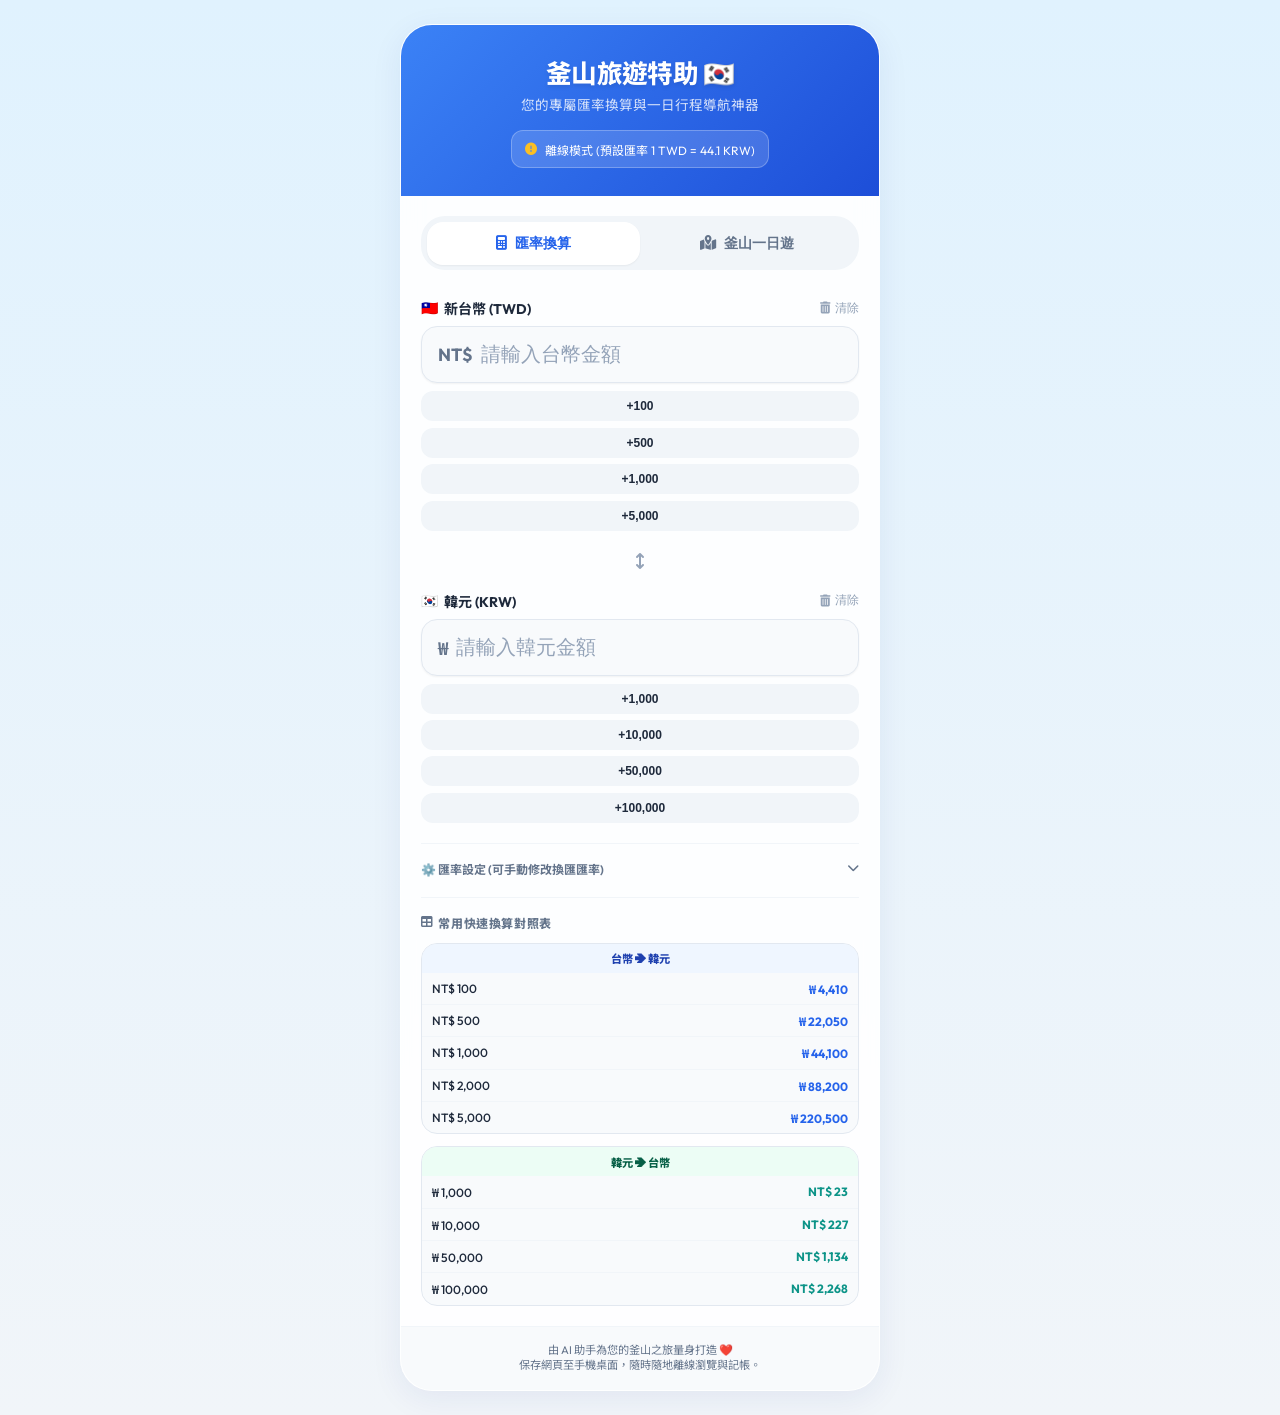
==== index.html @ 14b126e5 "Make itinerary tip box collapsible with expand/collapse toggle" ====
<!DOCTYPE html>
<html lang="zh-TW">
<head>
  <meta charset="UTF-8">
  <meta name="viewport" content="width=device-width, initial-scale=1.0">
  <title>釜山旅遊特助 ⇄ 即時匯率與行程規劃</title>
  <!-- Custom CSS Design System -->
  <link rel="stylesheet" href="index.css">
  <!-- FontAwesome for icons -->
  <link rel="stylesheet" href="https://cdnjs.cloudflare.com/ajax/libs/font-awesome/6.4.0/css/all.min.css">
  <!-- PWA & iOS Mobile Capability -->
  <meta name="apple-mobile-web-app-capable" content="yes">
  <meta name="apple-mobile-web-app-status-bar-style" content="black-translucent">
  <meta name="apple-mobile-web-app-title" content="釜山旅遊特助">
  <meta name="theme-color" content="#0ea5e9">
</head>
<body>

  <!-- App Container -->
  <div class="app-container">
    
    <!-- Header -->
    <header class="app-header">
      <h1>釜山旅遊特助 🇰🇷</h1>
      <p>您的專屬匯率換算與一日行程導航神器</p>
      
      <!-- Quick Info Rate Tag -->
      <div id="rate-status" class="rate-banner">
        <i class="fa-solid fa-spinner fa-spin"></i> 正在獲取即時匯率...
      </div>
    </header>

    <!-- Navigation Tabs -->
    <nav class="app-tabs">
      <button id="tab-calc" class="tab-btn active" onclick="switchTab('calc')">
        <i class="fa-solid fa-calculator"></i> 匯率換算
      </button>
      <button id="tab-itinerary" class="tab-btn" onclick="switchTab('itinerary')">
        <i class="fa-solid fa-map-location-dot"></i> 釜山一日遊
      </button>
    </nav>

    <!-- ================= TAB 1: CURRENCY CALCULATOR ================= -->
    <main id="content-calc" class="tab-content active">
      <!-- TWD Input -->
      <div class="form-group">
        <div class="form-label-row">
          <label for="twd-input" class="form-label">
            <span>🇹🇼</span> 新台幣 (TWD)
          </label>
          <button onclick="clearValue('twd')" class="clear-btn">
            <i class="fa-solid fa-trash-can"></i> 清除
          </button>
        </div>
        <div class="input-wrapper">
          <span class="input-prefix">NT$</span>
          <input 
            type="number" 
            id="twd-input" 
            placeholder="請輸入台幣金額" 
            oninput="updateCalculations('twd')"
            class="main-input"
          >
        </div>
        <!-- Quick add -->
        <div class="quick-btns">
          <button onclick="addValue('twd', 100)" class="quick-btn">+100</button>
          <button onclick="addValue('twd', 500)" class="quick-btn">+500</button>
          <button onclick="addValue('twd', 1000)" class="quick-btn">+1,000</button>
          <button onclick="addValue('twd', 5000)" class="quick-btn">+5,000</button>
        </div>
      </div>

      <!-- Arrow Divider -->
      <div style="text-align: center; margin: 1.25rem 0; color: var(--text-light);">
        <i class="fa-solid fa-arrows-up-down text-lg"></i>
      </div>

      <!-- KRW Input -->
      <div class="form-group">
        <div class="form-label-row">
          <label for="krw-input" class="form-label">
            <span>🇰🇷</span> 韓元 (KRW)
          </label>
          <button onclick="clearValue('krw')" class="clear-btn">
            <i class="fa-solid fa-trash-can"></i> 清除
          </button>
        </div>
        <div class="input-wrapper">
          <span class="input-prefix">₩</span>
          <input 
            type="number" 
            id="krw-input" 
            placeholder="請輸入韓元金額" 
            oninput="updateCalculations('krw')"
            class="main-input"
          >
        </div>
        <!-- Quick add -->
        <div class="quick-btns">
          <button onclick="addValue('krw', 1000)" class="quick-btn">+1,000</button>
          <button onclick="addValue('krw', 10000)" class="quick-btn">+10,000</button>
          <button onclick="addValue('krw', 50000)" class="quick-btn">+50,000</button>
          <button onclick="addValue('krw', 100000)" class="quick-btn">+100,000</button>
        </div>
      </div>

      <!-- Advanced Settings Accordion -->
      <details class="details-dropdown">
        <summary class="details-summary">
          <span>⚙️ 匯率設定 (可手動修改換匯匯率)</span>
          <i class="fa-solid fa-chevron-down"></i>
        </summary>
        <div class="details-content">
          <div class="rate-setter">
            <span>1 TWD = </span>
            <input 
              type="number" 
              step="0.01" 
              id="rate-input" 
              value="44.10" 
              oninput="onRateChange()"
            >
            <span>KRW</span>
          </div>
          <p style="font-size: 0.65rem; color: var(--text-muted); line-height: 1.4;">
            提示：釜山南浦洞民間換錢所（如友利、映真）匯率通常優於刷卡。您可以手動輸入在當地實際換到的匯率，讓計算更精準！
          </p>
        </div>
      </details>

      <!-- Reference Tables -->
      <div class="ref-tables-section">
        <h3 class="ref-section-title">
          <i class="fa-solid fa-table"></i> 常用快速換算對照表
        </h3>
        <div class="ref-tables-grid">
          <!-- TWD -> KRW -->
          <div class="ref-table-box">
            <div class="ref-table-header twd-krw">台幣 ➔ 韓元</div>
            <table class="ref-table">
              <tbody id="twd-ref-body">
                <!-- Dynamic TWD presets -->
              </tbody>
            </table>
          </div>
          <!-- KRW -> TWD -->
          <div class="ref-table-box">
            <div class="ref-table-header krw-twd">韓元 ➔ 台幣</div>
            <table class="ref-table">
              <tbody id="krw-ref-body">
                <!-- Dynamic KRW presets -->
              </tbody>
            </table>
          </div>
        </div>
      </div>
    </main>

    <!-- ================= TAB 2: ITINERARY PLANNER ================= -->
    <main id="content-itinerary" class="tab-content">
      
      <!-- Current Schedule Dashboard -->
      <section class="current-panel">
        <div class="current-tag">
          <span class="pulse-badge"></span> 目前行程狀態
        </div>
        <div id="current-title" class="current-title">載入中...</div>
        <div id="current-next" class="current-next">下個景點: 載入中...</div>
        <div class="progress-bar-container">
          <div id="current-progress" class="progress-bar-fill"></div>
        </div>
      </section>

      <!-- Time Simulation Controls -->
      <section class="sim-controls">
        <div class="sim-header">
          <div class="sim-title">
            <i class="fa-solid fa-clock"></i> 時間模式設定
          </div>
          <button id="sim-toggle-btn" onclick="toggleSimulation()" class="sim-toggle">
            切換模擬時間
          </button>
        </div>
        <div class="sim-slider-row">
          <input 
            type="range" 
            id="sim-slider" 
            min="420" 
            max="1290" 
            step="5" 
            value="480" 
            oninput="onSimulationSliderChange(this.value)"
            class="sim-slider"
            disabled
          >
          <div id="sim-time-display" class="sim-time-display">08:00</div>
        </div>
      </section>

      <!-- Scrollable Itinerary Timeline -->
      <div class="timeline" id="timeline-container">
        <!-- Dynamic timeline events will be generated here -->
      </div>

      <!-- Budget Aggregator Dashboard -->
      <section class="budget-summary-card">
        <h3 class="budget-summary-title">
          <i class="fa-solid fa-sack-dollar"></i> 今日預算執行分析 (KRW/TWD)
        </h3>
        <div class="budget-grid">
          <div class="budget-stat">
            <span class="budget-stat-label">預估總預算</span>
            <span id="budget-estimated" class="budget-stat-val krw">₩ 0</span>
            <span id="budget-estimated-twd" class="budget-stat-label" style="margin-top: 0.1rem;">(NT$ 0)</span>
          </div>
          <div class="budget-stat">
            <span class="budget-stat-label">實際總花費</span>
            <span id="budget-actual" class="budget-stat-val twd">₩ 0</span>
            <span id="budget-actual-twd" class="budget-stat-label" style="margin-top: 0.1rem; color: var(--secondary-color); font-weight: 700;">(NT$ 0)</span>
          </div>
        </div>
        <div class="budget-percentage-bar">
          <div id="budget-fill" class="budget-percentage-fill"></div>
        </div>
        <p class="budget-tips">
          💡 勾選行程右側的核取方塊可標記為「已完成」，輸入實際支出可即時更新帳本。
        </p>
      </section>

    </main>

    <!-- Footer -->
    <footer class="app-footer">
      由 AI 助手為您的釜山之旅量身打造 ❤️<br>
      保存網頁至手機桌面，隨時隨地離線瀏覽與記帳。
    </footer>
  </div>

  <!-- JavaScript Logic -->
  <script>
    // Constants & Global State
    let currentRate = 44.10;
    const apiURL = 'https://open.er-api.com/v6/latest/TWD';
    
    // DOM Elements
    const twdInput = document.getElementById('twd-input');
    const krwInput = document.getElementById('krw-input');
    const rateInput = document.getElementById('rate-input');
    const rateStatus = document.getElementById('rate-status');
    
    // Itinerary Data Array (Addresses sourced from 釜山Naver Map地址.docx)
    const itinerary = [
      {
        id: "spot-1",
        timeStart: "08:00",
        timeEnd: "09:00",
        title: "早餐：ALL SUNDAY 貝果 廣安店 🥯",
        desc: "廣安里必吃超人氣貝果，口感扎實Q彈，起司抹醬大推！",
        address: "부산 수영구 광안로61번길 28 1층",
        note: "【推薦】熱門口味容易完售，建議踩點或提早抵達挑選好口味。",
        mapLinkKakao: "https://map.kakao.com/?q=부산 수영구 광안로61번길 28",
        mapLinkNaver: "https://map.naver.com/v5/search/부산 수영구 광안로61번길 28 1층",
        estimatedCost: 10000,
        costLabel: "貝果早餐費"
      },
      {
        id: "spot-2",
        timeStart: "09:00",
        timeEnd: "09:35",
        title: "轉場：廣安里 ➔ 甘川洞 🚕",
        desc: "搭乘計程車，從廣安里直奔甘川洞文化村。",
        address: "부산廣域市 沙下區 甘內2路 203 (감천문화마을)",
        note: "【交通】建議直達計程車以節省體力 (車程約 35 分鐘，預估車資 ₩18,000)。",
        mapLinkKakao: "https://map.kakao.com/?q=부산광역시 사하구 감내2로 203",
        mapLinkNaver: "https://map.naver.com/v5/search/부산광역시 사하구 감내2로 203",
        estimatedCost: 18000,
        costLabel: "預估計程車資"
      },
      {
        id: "spot-3",
        timeStart: "09:35",
        timeEnd: "11:30",
        title: "景點：甘川洞文化村 🎨",
        desc: "探索彩色壁畫村，尋找小王子與狐狸合照，到景觀咖啡廳俯瞰村落。",
        address: "부산광역시 사하구 감내2로 203",
        note: "【體驗】甘川洞手翻書 Flipbook Studio - Busan pass<br>【提醒】手翻書：8秒鐘的連續動態錄影。建議事先想好 2至3個幅度大且連貫的動作(如：揮手 ➔ 比愛心 ➔ 親一下)，錄製效果最生動！",
        mapLinkKakao: "https://map.kakao.com/?q=부산광역시 사하구 감내2로 203",
        mapLinkNaver: "https://map.naver.com/v5/search/부산광역시 사하구 감내2로 203",
        estimatedCost: 0,
        costLabel: "手翻書 (Busan Pass 免費)"
      },
      {
        id: "spot-4",
        timeStart: "11:30",
        timeEnd: "11:45",
        title: "轉場：甘川洞 ➔ 松島 🚕",
        desc: "前往松島午餐餐廳「海底貝殼王國」。",
        address: "부산 서구 송도해변로 147-1 (바닷속조개왕국)",
        note: "【交通】計程車車程極短，約 12-15 分鐘。預估車資約 ₩6,000。",
        mapLinkKakao: "https://map.kakao.com/?q=부산 서구 송도해변로 147-1",
        mapLinkNaver: "https://map.naver.com/v5/search/부산 서구 송도해변로 147-1",
        estimatedCost: 6000,
        costLabel: "預估計程車資"
      },
      {
        id: "spot-5",
        timeStart: "11:45",
        timeEnd: "13:30",
        title: "午餐：海底貝殼王國（烤扇貝） 🦪",
        desc: "松島經典海邊美味！享用炭火現烤、放滿起司的新鮮扇貝。",
        address: "부산 서구 송도해변로 147-1",
        note: "【推薦】烤扇貝加上起司與洋蔥調味，最後配上海苔炒飯堪稱一絕！",
        mapLinkKakao: "https://map.kakao.com/?q=부산 서구 송도해변로 147-1",
        mapLinkNaver: "https://map.naver.com/v5/search/부산 서구 송도해변로 147-1",
        estimatedCost: 60000,
        costLabel: "雙人烤扇貝餐費"
      },
      {
        id: "spot-6",
        timeStart: "13:30",
        timeEnd: "13:40",
        title: "轉場：步行前往纜車站 🚶",
        desc: "從餐廳出發移動至「松島灣纜車站」。",
        address: "부산 서구 송도해변로 171",
        note: "【交通】可散步慢慢沿海岸走（約 10 分鐘）或搭計程車（3分鐘，基本車資）。",
        mapLinkKakao: "https://map.kakao.com/?q=부산 서구 송도해변로 171",
        mapLinkNaver: "https://map.naver.com/v5/search/부산 서구 송도해변로 171",
        estimatedCost: 0,
        costLabel: "步行前往"
      },
      {
        id: "spot-7",
        timeStart: "13:40",
        timeEnd: "14:20",
        title: "景點：松島開卡與搭纜車 🚠",
        desc: "使用 Busan Pass 兌換松島海上纜車門票，排隊搭乘水晶車廂跨海。",
        address: "부산 서구 송도해변로 171 (송도해상케이블카)",
        note: "【提醒】週日下午排隊搭乘水晶車廂（透明地板）人潮眾多，請務必預留足夠候車排隊時間。",
        mapLinkKakao: "https://map.kakao.com/?q=부산 서구 송도해변로 171",
        mapLinkNaver: "https://map.naver.com/v5/search/부산 서구 송도해변로 171",
        estimatedCost: 0,
        costLabel: "海上纜車 (Busan Pass 免費)"
      },
      {
        id: "spot-8",
        timeStart: "14:20",
        timeEnd: "14:50",
        title: "景點：朝聖松島龍宮雲橋 🌉",
        desc: "行走在網狀鏤空的雲橋上，感受海浪在腳下奔騰的震撼，眺望陡峭懸崖。",
        address: "부산광역시 서구 암남동 620-53",
        note: "【注意】需現場自費 ₩1,000 (不含在Pass)。此處海風強勁，請留意保暖與隨身物品。<br>【路線】纜車下站 (SkyPark站) 出口直走是岩南公園，順著右手邊下坡小路走 5 分鐘即達雲橋售票處。",
        mapLinkKakao: "https://map.kakao.com/?q=부산광역시 서구 암남동 620-53",
        mapLinkNaver: "https://map.naver.com/v5/search/부산광역시 서구 암남동 620-53",
        estimatedCost: 1000,
        costLabel: "雲橋門票 (需自費)"
      },
      {
        id: "spot-9",
        timeStart: "14:50",
        timeEnd: "15:10",
        title: "拍照：岩南公園海岸木棧道 📸",
        desc: "沿著雲橋旁的海岸懸崖木棧道漫步，拍攝極具張力的絕美海景合影。",
        address: "부산광역시 서구 암남동 620-53",
        note: "【推薦】這段路程海景最颯、最開闊！大約走 10 分鐘拍完精華照片後原路折返。",
        mapLinkKakao: "https://map.kakao.com/?q=부산광역시 서구 암남동 620-53",
        mapLinkNaver: "https://map.naver.com/v5/search/부산광역시 서구 암남동 620-53",
        estimatedCost: 0,
        costLabel: "免費參觀"
      },
      {
        id: "spot-10",
        timeStart: "15:10",
        timeEnd: "15:40",
        title: "景點：纜車站頂樓與恐龍廣場 🦖",
        desc: "回到纜車 SkyPark 站，上觀景台與小王子拍照，並在戶外看會發聲的動態恐龍。",
        address: "부산 서구 송도해변로 171",
        note: "【指南】直奔 SkyPark 站 3 樓觀景台拍小王子，之後到 1 樓廣場和高聳的巨大暴龍、翼龍合照。",
        mapLinkKakao: "https://map.kakao.com/?q=부산 서구 송도해변로 171",
        mapLinkNaver: "https://map.naver.com/v5/search/부산 서구 송도해변로 171",
        estimatedCost: 0,
        costLabel: "免費參觀"
      },
      {
        id: "spot-11",
        timeStart: "15:40",
        timeEnd: "16:00",
        title: "回程：搭乘回程纜車 🚠",
        desc: "搭纜車返回松島灣站。在海中央迎接斜陽，欣賞波光粼粼的夕陽海景。",
        address: "부산 서구 송도해변로 171",
        note: "【提醒】同樣需排隊，接近黃昏時的海景搭配落日非常美麗，相機不要收！",
        mapLinkKakao: "https://map.kakao.com/?q=부산 서구 송도해변로 171",
        mapLinkNaver: "https://map.naver.com/v5/search/부산 서구 송도해변로 171",
        estimatedCost: 0,
        costLabel: "回程纜車"
      },
      {
        id: "spot-12",
        timeStart: "16:00",
        timeEnd: "16:15",
        title: "轉場：松島 ➔ 南浦洞 🚕",
        desc: "從松島纜車站搭計程車移防南浦洞繁華商圈。",
        address: "부산광역시 중구 비프광장로 36",
        note: "【交通】計程車車程約 10-15 分鐘，預估車資 ₩7,000。",
        mapLinkKakao: "https://map.kakao.com/?q=부산광역시 중구 비프광장로 36",
        mapLinkNaver: "https://map.naver.com/v5/search/부산광역시 중구 비프광장로 36",
        estimatedCost: 7000,
        costLabel: "預估計程車資"
      },
      {
        id: "spot-13",
        timeStart: "16:20",
        timeEnd: "16:50",
        title: "點心：BIFF 廣場吃黑糖餅 🥞",
        desc: "朝聖釜山招牌點心「元祖黑糖餅」。",
        address: "부산광역시 중구 비프광장로 36",
        note: "【美食】現炸熱騰騰金黃酥脆的黑糖餅塞滿堅果，非常排隊，但速度很快。建議一拿到就熱熱吃，極度美味！",
        mapLinkKakao: "https://map.kakao.com/?q=부산광역시 중구 비프광장로 36",
        mapLinkNaver: "https://map.naver.com/v5/search/부산광역시 중구 비프광장로 36",
        estimatedCost: 4000,
        costLabel: "黑糖餅點心費 (2人份)"
      },
      {
        id: "spot-14",
        timeStart: "16:50",
        timeEnd: "20:00",
        title: "逛街與晚餐：南浦洞精華區 🛍️",
        desc: "大逛光復路、國際市場、樂天百貨光復店(狂逛大創與超市)。晚餐在南浦蔘雞湯享用熱騰騰的雞湯。",
        address: "부산광역시 중구 남포길 16-1 (남포삼계탕)",
        note: "【推薦】樂天百貨 11 樓頂樓有免費花園，是看「影島大橋」的絕佳私房景點！<br>【晚餐】南浦蔘雞湯 (남포삼계탕) 擁有數十年歷史，雞肉軟嫩、糯米香濃，附人蔘酒！",
        mapLinkKakao: "https://map.kakao.com/?q=부산광역시 중구 남포길 16-1",
        mapLinkNaver: "https://map.naver.com/v5/search/부산광역시 중구 남포길 16-1",
        estimatedCost: 45000,
        costLabel: "預估晚餐及逛街花費"
      },
      {
        id: "spot-15",
        timeStart: "20:00",
        timeEnd: "20:30",
        title: "回程：南浦洞 ➔ 廣安里 🚕",
        desc: "搭乘計程車返回廣安里住宿，為一日行程劃下句點。",
        address: "부산 수영구 광안해변로278번길 42 (H Avenue Hotel)",
        note: "【交通】強烈建議直接搭乘計程車直達廣安里 (約 25 分鐘，行經廣安大橋欣賞夜景，預估車資 ₩15,000)。",
        mapLinkKakao: "https://map.kakao.com/?q=부산 수영구 광안해변로278번길 42",
        mapLinkNaver: "https://map.naver.com/v5/search/부산 수영구 광안해변로278번길 42",
        estimatedCost: 15000,
        costLabel: "回程計程車資"
      }
    ];

    // Simulation variables
    let isSimulation = false;
    let simulatedMinutes = 480; // Start at 08:00 (8 * 60)
    let simulationInterval = null;
    let lastActiveSpotId = null;

    // Local Storage State Management
    let userExpenses = {};
    let completedSpots = {};

    // ------------------ INITIALIZE APP ------------------
    window.addEventListener('DOMContentLoaded', () => {
      // 1. Load data from LocalStorage
      loadSavedState();
      
      // 2. Fetch Currency Rate
      fetchLatestRate();
      
      // 3. Render Schedule
      renderItinerary();
      
      // 4. Start Time ticking loop
      startClockTicker();
    });

    // Load Local Storage State
    function loadSavedState() {
      try {
        const expenses = localStorage.getItem('busan_expenses');
        if (expenses) userExpenses = JSON.parse(expenses);

        const completed = localStorage.getItem('busan_completed');
        if (completed) completedSpots = JSON.parse(completed);

        const simSaved = localStorage.getItem('busan_is_sim');
        const simMinSaved = localStorage.getItem('busan_sim_min');
        if (simSaved === 'true') {
          isSimulation = true;
          simulatedMinutes = parseInt(simMinSaved) || 480;
          document.getElementById('sim-slider').disabled = false;
          document.getElementById('sim-slider').value = simulatedMinutes;
          document.getElementById('sim-toggle-btn').classList.add('active');
          document.getElementById('sim-toggle-btn').innerText = '實時時間模式';
        }
      } catch (err) {
        console.warn('LocalStorage error:', err);
      }
    }

    // ------------------ CURRENCY LOGIC ------------------
    async function fetchLatestRate() {
      try {
        const response = await fetch(apiURL);
        if (!response.ok) throw new Error('API request failed');
        const data = await response.json();
        
        if (data && data.rates && data.rates.KRW) {
          currentRate = data.rates.KRW;
          rateInput.value = currentRate.toFixed(2);
          
          const timeStr = new Date().toLocaleTimeString('zh-TW', { hour: '2-digit', minute: '2-digit' });
          rateStatus.innerHTML = `<i class="fa-solid fa-circle-check" style="color: #4ade80;"></i> 即時匯率 (1 TWD = ${currentRate.toFixed(2)} KRW) 更新於 ${timeStr}`;
          
          updateCalculations('twd');
        } else {
          throw new Error('Invalid rate format');
        }
      } catch (error) {
        console.warn('Rate fetch error, using offline default:', error);
        rateInput.value = currentRate.toFixed(2);
        rateStatus.innerHTML = `<i class="fa-solid fa-circle-exclamation" style="color: #fbbf24;"></i> 離線模式 (預設匯率 1 TWD = ${currentRate.toFixed(1)} KRW)`;
        updateCalculations('twd');
      }
    }

    // Tab Switcher
    function switchTab(tabName) {
      document.querySelectorAll('.tab-btn').forEach(btn => btn.classList.remove('active'));
      document.querySelectorAll('.tab-content').forEach(content => content.classList.remove('active'));

      if (tabName === 'calc') {
        document.getElementById('tab-calc').classList.add('active');
        document.getElementById('content-calc').classList.add('active');
      } else {
        document.getElementById('tab-itinerary').classList.add('active');
        document.getElementById('content-itinerary').classList.add('active');
        // Recalculate spending widgets based on current rate
        updateAllExpensesUI();
        recalculateTotals();
        scrollToCurrentActiveEvent();
      }
    }

    // Bidirectional Calculation
    function updateCalculations(source) {
      if (source === 'twd') {
        const twdVal = parseFloat(twdInput.value);
        if (!isNaN(twdVal)) {
          krwInput.value = Math.round(twdVal * currentRate);
        } else {
          krwInput.value = '';
        }
      } else if (source === 'krw') {
        const krwVal = parseFloat(krwInput.value);
        if (!isNaN(krwVal)) {
          twdInput.value = Math.round(krwVal / currentRate);
        } else {
          twdInput.value = '';
        }
      }
      updateReferenceTables();
    }

    // Quick Add TWD/KRW
    function addValue(currency, amount) {
      const input = currency === 'twd' ? twdInput : krwInput;
      const currentVal = parseFloat(input.value) || 0;
      input.value = currentVal + amount;
      updateCalculations(currency);
    }

    // Clear Inputs
    function clearValue(currency) {
      const input = currency === 'twd' ? twdInput : krwInput;
      input.value = '';
      updateCalculations(currency);
    }

    // Manual Rate Edit
    function onRateChange() {
      const manualRate = parseFloat(rateInput.value);
      if (!isNaN(manualRate) && manualRate > 0) {
        currentRate = manualRate;
        rateStatus.innerHTML = `<i class="fa-solid fa-pen-to-square" style="color: #60a5fa;"></i> 手動設定匯率 (1 TWD = ${currentRate.toFixed(4)} KRW)`;
        updateCalculations('twd');
      }
    }

    // Render Quick Exchange Reference Tables
    function updateReferenceTables() {
      const twdPresets = [100, 500, 1000, 2000, 5000];
      const krwPresets = [1000, 10000, 50000, 100000];

      // TWD to KRW table
      let twdHtml = '';
      twdPresets.forEach(amt => {
        twdHtml += `
          <tr>
            <td class="val-col">NT$ ${amt.toLocaleString()}</td>
            <td class="res-col blue">₩ ${(Math.round(amt * currentRate)).toLocaleString()}</td>
          </tr>
        `;
      });
      document.getElementById('twd-ref-body').innerHTML = twdHtml;

      // KRW to TWD table
      let krwHtml = '';
      krwPresets.forEach(amt => {
        krwHtml += `
          <tr>
            <td class="val-col">₩ ${amt.toLocaleString()}</td>
            <td class="res-col green">NT$ ${(Math.round(amt / currentRate)).toLocaleString()}</td>
          </tr>
        `;
      });
      document.getElementById('krw-ref-body').innerHTML = krwHtml;
    }

    // ------------------ ITINERARY RENDERING ------------------
    function renderItinerary() {
      const container = document.getElementById('timeline-container');
      let html = '';

      itinerary.forEach((spot) => {
        const isDone = completedSpots[spot.id] ? 'checked' : '';
        const savedCost = userExpenses[spot.id] !== undefined ? userExpenses[spot.id] : '';
        const cardClass = completedSpots[spot.id] ? 'completed' : '';

        // Clean Korean address & generate official Mobile Kakao/Naver Map search deep links
        const cleanAddr = spot.address ? spot.address.split('(')[0].trim() : '';
        const kakaoUrl = cleanAddr 
          ? `https://map.kakao.com/link/search/${encodeURIComponent(cleanAddr)}` 
          : spot.mapLinkKakao;
        const naverUrl = cleanAddr 
          ? `https://map.naver.com/v5/search/${encodeURIComponent(cleanAddr)}` 
          : spot.mapLinkNaver;

        html += `
          <div class="event-card ${cardClass}" id="card-${spot.id}">
            <div class="timeline-dot"></div>
            
            <div class="event-header">
              <span class="event-time">${spot.timeStart} - ${spot.timeEnd}</span>
              <input 
                type="checkbox" 
                class="event-complete-checkbox" 
                ${isDone} 
                onchange="toggleEventCompletion('${spot.id}', this.checked)"
                title="標記完成"
              >
            </div>
            
            <h4 class="event-title">${spot.title}</h4>
            <p class="event-meta">${spot.desc}</p>

            ${spot.address ? `
            <div class="event-address">
              <div>
                <i class="fa-solid fa-location-dot" style="color: #16a34a;"></i> <strong>韓文地址:</strong> 
                <span class="address-text">${spot.address}</span>
              </div>
              <button onclick="copyAddress('${spot.id}', this)" class="copy-addr-btn">
                <i class="fa-solid fa-copy"></i> 複製地址
              </button>
            </div>
            ` : ''}
            
            <details class="event-note-details">
              <summary class="event-note-summary">
                <span class="event-note-summary-title">
                  <i class="fa-solid fa-circle-info"></i> 景點貼士與提醒
                </span>
                <span class="event-note-toggle-tag">
                  展開貼士 <i class="fa-solid fa-chevron-down"></i>
                </span>
              </summary>
              <div class="event-note-content">
                ${spot.note}
              </div>
            </details>
            
            <div class="event-actions">
              <a href="${kakaoUrl}" target="_blank" class="action-link">
                <i class="fa-solid fa-map-pin"></i> Kakao Map
              </a>
              <a href="${naverUrl}" target="_blank" class="action-link">
                <i class="fa-solid fa-compass"></i> Naver Map
              </a>
            </div>
            
            <div class="expense-widget">
              <div class="expense-row">
                <span class="expense-label">
                  <i class="fa-solid fa-calculator"></i> 預算估計 (${spot.costLabel}):
                </span>
                <span class="expense-value">₩ ${spot.estimatedCost.toLocaleString()}</span>
              </div>
              <div class="expense-row">
                <span class="expense-label">
                  <i class="fa-solid fa-pen-to-square"></i> 實際花費:
                </span>
                <div class="expense-input-group">
                  <span class="expense-symbol">₩</span>
                  <input 
                    type="number" 
                    placeholder="輸入實際金額" 
                    id="cost-input-${spot.id}"
                    value="${savedCost}" 
                    oninput="logExpense('${spot.id}', this.value)"
                    class="expense-input"
                  >
                </div>
              </div>
              <div class="expense-converted" id="converted-twd-${spot.id}">
                折合新台幣: NT$ 0
              </div>
            </div>
          </div>
        `;
      });

      container.innerHTML = html;
      updateAllExpensesUI();
      recalculateTotals();
    }

    // Toggle event card completion state
    function toggleEventCompletion(id, checked) {
      const card = document.getElementById(`card-${id}`);
      if (checked) {
        card.classList.add('completed');
        completedSpots[id] = true;
      } else {
        card.classList.remove('completed');
        delete completedSpots[id];
      }
      localStorage.setItem('busan_completed', JSON.stringify(completedSpots));
    }

    // Copy Korean Address to clipboard with iOS Safari Fallback
    function copyAddress(id, btn) {
      const spot = itinerary.find(s => s.id === id);
      if (spot && spot.address) {
        const cleanAddr = spot.address.split('(')[0].trim();
        
        const showSuccess = () => {
          const originalHTML = btn.innerHTML;
          btn.innerHTML = '<i class="fa-solid fa-check"></i> 已複製!';
          btn.style.background = '#16a34a';
          btn.style.color = '#ffffff';
          setTimeout(() => {
            btn.innerHTML = originalHTML;
            btn.style.background = '';
            btn.style.color = '';
          }, 1500);
        };

        const fallbackCopy = () => {
          try {
            const tempInput = document.createElement('textarea');
            tempInput.value = cleanAddr;
            tempInput.style.position = 'fixed';
            tempInput.style.opacity = '0';
            document.body.appendChild(tempInput);
            tempInput.focus();
            tempInput.select();
            document.execCommand('copy');
            document.body.removeChild(tempInput);
            showSuccess();
          } catch (e) {
            console.error('Copy failed', e);
          }
        };

        if (navigator.clipboard && navigator.clipboard.writeText) {
          navigator.clipboard.writeText(cleanAddr).then(showSuccess).catch(fallbackCopy);
        } else {
          fallbackCopy();
        }
      }
    }

    // Input Actual Spent per spot
    function logExpense(id, val) {
      const cost = parseFloat(val);
      if (!isNaN(cost) && cost >= 0) {
        userExpenses[id] = cost;
      } else {
        delete userExpenses[id];
      }
      
      localStorage.setItem('busan_expenses', JSON.stringify(userExpenses));
      
      // Update specific converted item
      updateSingleExpenseUI(id);
      recalculateTotals();
    }

    // Update TWD conversion label inside single timeline item
    function updateSingleExpenseUI(id) {
      const spot = itinerary.find(s => s.id === id);
      if (!spot) return;

      const input = document.getElementById(`cost-input-${id}`);
      const convertedDisplay = document.getElementById(`converted-twd-${id}`);
      
      const krwVal = parseFloat(input.value);
      if (!isNaN(krwVal)) {
        const twdVal = Math.round(krwVal / currentRate);
        convertedDisplay.innerText = `折合新台幣: NT$ ${twdVal.toLocaleString()}`;
        convertedDisplay.style.visibility = 'visible';
      } else {
        convertedDisplay.innerText = '';
        convertedDisplay.style.visibility = 'hidden';
      }
    }

    // Update all conversions in timeline list
    function updateAllExpensesUI() {
      itinerary.forEach(spot => {
        updateSingleExpenseUI(spot.id);
      });
    }

    // Aggregate budgets vs spent totals
    function recalculateTotals() {
      let estTotalKrw = 0;
      let actTotalKrw = 0;

      itinerary.forEach(spot => {
        estTotalKrw += spot.estimatedCost;
        if (userExpenses[spot.id] !== undefined) {
          actTotalKrw += userExpenses[spot.id];
        }
      });

      const estTotalTwd = Math.round(estTotalKrw / currentRate);
      const actTotalTwd = Math.round(actTotalKrw / currentRate);

      document.getElementById('budget-estimated').innerText = `₩ ${estTotalKrw.toLocaleString()}`;
      document.getElementById('budget-estimated-twd').innerText = `(NT$ ${estTotalTwd.toLocaleString()})`;

      document.getElementById('budget-actual').innerText = `₩ ${actTotalKrw.toLocaleString()}`;
      document.getElementById('budget-actual-twd').innerText = `(NT$ ${actTotalTwd.toLocaleString()})`;

      // Fill budget percentage bar
      const fillBar = document.getElementById('budget-fill');
      if (estTotalKrw > 0) {
        let percent = (actTotalKrw / estTotalKrw) * 100;
        fillBar.style.width = `${Math.min(percent, 100)}%`;
        
        // Color shifts based on limits
        if (percent > 100) {
          fillBar.style.background = 'var(--accent-gradient)';
        } else if (percent > 85) {
          fillBar.style.background = 'var(--warning-gradient)';
        } else {
          fillBar.style.background = 'var(--success-gradient)';
        }
      } else {
        fillBar.style.width = '0%';
      }
    }

    // ------------------ TIME SCHEDULER & TICKER ------------------
    function startClockTicker() {
      // Refresh time checker loop
      setInterval(updateTimelineStates, 10000);
      updateTimelineStates();
    }

    // Get current minutes of day (e.g. 08:30 -> 8 * 60 + 30 = 510)
    function getMinutesOfDay(timeStr) {
      const parts = timeStr.split(':');
      return parseInt(parts[0]) * 60 + parseInt(parts[1]);
    }

    // Render active/completed highlights on timeline cards based on current time
    function updateTimelineStates() {
      let currentMin = 0;

      if (isSimulation) {
        currentMin = simulatedMinutes;
      } else {
        const now = new Date();
        currentMin = now.getHours() * 60 + now.getMinutes();
      }

      // Track active spot
      let activeSpot = null;
      let nextSpot = null;
      let activeCardElement = null;

      // Loop itinerary to classify spot states
      itinerary.forEach((spot, index) => {
        const startMin = getMinutesOfDay(spot.timeStart);
        const endMin = getMinutesOfDay(spot.timeEnd);
        const card = document.getElementById(`card-${spot.id}`);

        if (!card) return;

        card.classList.remove('active');

        if (currentMin >= startMin && currentMin < endMin) {
          // Inside this event
          card.classList.add('active');
          activeSpot = spot;
          activeCardElement = card;
          if (index < itinerary.length - 1) {
            nextSpot = itinerary[index + 1];
          }
        }
      });

      // Update Current Progress Dashboard Header
      const headerTitle = document.getElementById('current-title');
      const headerNext = document.getElementById('current-next');
      const headerProgressFill = document.getElementById('current-progress');

      if (activeSpot) {
        const startMin = getMinutesOfDay(activeSpot.timeStart);
        const endMin = getMinutesOfDay(activeSpot.timeEnd);
        const totalDuration = endMin - startMin;
        const progressMin = currentMin - startMin;
        const progressPercentage = (progressMin / totalDuration) * 100;

        // Render current title
        const minsLeft = endMin - currentMin;
        headerTitle.innerHTML = `<span style="font-weight:900;">進行中:</span> ${activeSpot.title.split('：')[1] || activeSpot.title} <span style="font-size:0.75rem; background:rgba(255,255,255,0.25); padding: 0.1rem 0.35rem; border-radius: 4px; font-weight:700;">剩餘 ${minsLeft} 分鐘</span>`;
        
        // Render next title
        if (nextSpot) {
          headerNext.innerText = `下一站 (${nextSpot.timeStart}): ${nextSpot.title.split('：')[1] || nextSpot.title}`;
        } else {
          headerNext.innerText = `這是今日最後一個行程囉！`;
        }

        headerProgressFill.style.width = `${progressPercentage}%`;

        // Check if active spot changed to perform smooth scroll
        if (activeSpot.id !== lastActiveSpotId) {
          lastActiveSpotId = activeSpot.id;
          scrollToCurrentActiveEvent();
        }
      } else {
        // Outside scheduled range
        const firstStart = getMinutesOfDay(itinerary[0].timeStart);
        const lastEnd = getMinutesOfDay(itinerary[itinerary.length - 1].timeEnd);

        if (currentMin < firstStart) {
          const minsToStart = firstStart - currentMin;
          const hoursToStart = Math.floor(minsToStart / 60);
          const remMins = minsToStart % 60;
          const waitStr = hoursToStart > 0 ? `${hoursToStart} 小時 ${remMins} 分鐘` : `${remMins} 分鐘`;
          
          headerTitle.innerText = `☀️ 今日行程尚未開始！`;
          headerNext.innerText = `首站早餐將在 08:00 開始 (距離還有 ${waitStr})`;
        } else {
          headerTitle.innerText = `🌙 今日行程已圓滿結束！`;
          headerNext.innerText = `願您在釜山玩得愉快，今晚做個好夢～`;
        }
        headerProgressFill.style.width = '0%';
        lastActiveSpotId = null;
      }
    }

    // Scroll to the active timeline item
    function scrollToCurrentActiveEvent() {
      if (lastActiveSpotId) {
        const activeCard = document.getElementById(`card-${lastActiveSpotId}`);
        if (activeCard) {
          // Add micro-delay for DOM tab switches to settle
          setTimeout(() => {
            activeCard.scrollIntoView({ behavior: 'smooth', block: 'center' });
          }, 150);
        }
      }
    }

    // ------------------ TIME SIMULATION ------------------
    function toggleSimulation() {
      isSimulation = !isSimulation;
      const slider = document.getElementById('sim-slider');
      const toggleBtn = document.getElementById('sim-toggle-btn');
      
      slider.disabled = !isSimulation;
      localStorage.setItem('busan_is_sim', isSimulation);

      if (isSimulation) {
        toggleBtn.classList.add('active');
        toggleBtn.innerText = '實時時間模式';
        // Read current slider val
        onSimulationSliderChange(slider.value);
      } else {
        toggleBtn.classList.remove('active');
        toggleBtn.innerText = '切換模擬時間';
        // Get actual system time
        const now = new Date();
        const curMin = now.getHours() * 60 + now.getMinutes();
        document.getElementById('sim-time-display').innerText = formatMinutesToTimeString(curMin);
        updateTimelineStates();
      }
    }

    // Triggered when slider moves
    function onSimulationSliderChange(val) {
      simulatedMinutes = parseInt(val);
      localStorage.setItem('busan_sim_min', simulatedMinutes);
      document.getElementById('sim-time-display').innerText = formatMinutesToTimeString(simulatedMinutes);
      updateTimelineStates();
    }

    // Helper format minutes to HH:MM
    function formatMinutesToTimeString(min) {
      const hh = Math.floor(min / 60).toString().padStart(2, '0');
      const mm = (min % 60).toString().padStart(2, '0');
      return `${hh}:${mm}`;
    }

    // Register Service Worker for Offline PWA Support
    if ('serviceWorker' in navigator) {
      window.addEventListener('load', () => {
        navigator.serviceWorker.register('./sw.js')
          .then(reg => console.log('Service Worker registered successfully:', reg.scope))
          .catch(err => console.log('Service Worker registration failed:', err));
      });
    }
  </script>
</body>
</html>
---- index.css ----
/* Design System & Custom Styles for Busan Travel Assistant */

@import url('https://fonts.googleapis.com/css2?family=Noto+Sans+TC:wght@300;400;500;700;900&family=Outfit:wght@300;400;500;600;700;800&display=swap');

:root {
  /* Colors */
  --primary-gradient: linear-gradient(135deg, #3b82f6 0%, #1d4ed8 100%); /* Ocean blue */
  --accent-gradient: linear-gradient(135deg, #ec4899 0%, #be185d 100%);  /* Sunset pink */
  --success-gradient: linear-gradient(135deg, #10b981 0%, #047857 100%); /* Emerald green */
  --warning-gradient: linear-gradient(135deg, #f59e0b 0%, #b45309 100%); /* Warm orange */
  
  --primary-color: #2563eb;
  --secondary-color: #0d9488;
  --accent-color: #db2777;
  
  --bg-color: #f0f4f8;
  --body-gradient: linear-gradient(180deg, #e0f2fe 0%, #f1f5f9 100%);
  
  --text-main: #1e293b;
  --text-muted: #64748b;
  --text-light: #94a3b8;
  
  --white: #ffffff;
  --card-bg: rgba(255, 255, 255, 0.9);
  --card-border: rgba(255, 255, 255, 0.6);
  --input-bg: #f8fafc;
  
  /* System font stack */
  --font-family: 'Outfit', 'Noto Sans TC', -apple-system, BlinkMacSystemFont, "Segoe UI", Roboto, Helvetica, Arial, sans-serif;
  
  /* Shadows & Effects */
  --shadow-sm: 0 1px 2px 0 rgba(0, 0, 0, 0.05);
  --shadow-md: 0 4px 6px -1px rgba(0, 0, 0, 0.1), 0 2px 4px -1px rgba(0, 0, 0, 0.06);
  --shadow-lg: 0 10px 15px -3px rgba(0, 0, 0, 0.1), 0 4px 6px -2px rgba(0, 0, 0, 0.05);
  --shadow-xl: 0 20px 25px -5px rgba(0, 0, 0, 0.1), 0 10px 10px -5px rgba(0, 0, 0, 0.04);
  --shadow-inner: inset 0 2px 4px 0 rgba(0, 0, 0, 0.06);
  
  --glass-shadow: 0 8px 32px 0 rgba(31, 38, 135, 0.07);
  --glass-border: 1px solid rgba(255, 255, 255, 0.18);
  
  --transition-fast: 0.15s ease;
  --transition-normal: 0.25s cubic-bezier(0.4, 0, 0.2, 1);
  
  --radius-sm: 0.5rem;
  --radius-md: 0.75rem;
  --radius-lg: 1rem;
  --radius-xl: 1.5rem;
  --radius-2xl: 2rem;
}

/* Custom Scrollbar */
::-webkit-scrollbar {
  width: 6px;
}
::-webkit-scrollbar-track {
  background: transparent;
}
::-webkit-scrollbar-thumb {
  background: var(--text-light);
  border-radius: 10px;
}
::-webkit-scrollbar-thumb:hover {
  background: var(--text-muted);
}

/* Base resets */
* {
  box-sizing: border-box;
  margin: 0;
  padding: 0;
}

body {
  font-family: var(--font-family);
  background: var(--body-gradient);
  color: var(--text-main);
  min-height: 100vh;
  display: flex;
  flex-direction: column;
  align-items: center;
  padding: 1.5rem 1rem;
  overflow-x: hidden;
}

/* App Container */
.app-container {
  width: 100%;
  max-width: 480px;
  background: var(--card-bg);
  backdrop-filter: blur(10px);
  -webkit-backdrop-filter: blur(10px);
  border: var(--glass-border);
  border-radius: var(--radius-2xl);
  box-shadow: var(--glass-shadow);
  overflow: hidden;
  display: flex;
  flex-direction: column;
  position: relative;
  transition: all var(--transition-normal);
}

/* Header */
.app-header {
  background: var(--primary-gradient);
  color: var(--white);
  padding: 1.75rem 1.5rem;
  text-align: center;
  position: relative;
}
.app-header h1 {
  font-size: 1.6rem;
  font-weight: 800;
  letter-spacing: -0.025em;
  margin-bottom: 0.25rem;
  text-shadow: 0 2px 4px rgba(0,0,0,0.1);
}
.app-header p {
  color: rgba(255, 255, 255, 0.8);
  font-size: 0.85rem;
  font-weight: 400;
}

/* Exchange Rate Banner */
.rate-banner {
  margin-top: 1rem;
  background: rgba(255, 255, 255, 0.15);
  border: 1px solid rgba(255, 255, 255, 0.25);
  padding: 0.6rem 0.8rem;
  border-radius: var(--radius-md);
  font-size: 0.75rem;
  display: inline-flex;
  align-items: center;
  justify-content: center;
  gap: 0.5rem;
  color: var(--white);
  backdrop-blur: 4px;
}

/* Navigation Tabs */
.app-tabs {
  display: flex;
  background: #f1f5f9;
  padding: 0.35rem;
  border-radius: var(--radius-xl);
  margin: 1.25rem 1.25rem 0.5rem 1.25rem;
  position: relative;
}
.tab-btn {
  flex: 1;
  border: none;
  background: transparent;
  padding: 0.75rem 1rem;
  font-size: 0.9rem;
  font-weight: 600;
  color: var(--text-muted);
  cursor: pointer;
  border-radius: var(--radius-lg);
  transition: all var(--transition-normal);
  display: flex;
  align-items: center;
  justify-content: center;
  gap: 0.5rem;
  z-index: 2;
}
.tab-btn.active {
  color: var(--primary-color);
  background: var(--white);
  box-shadow: var(--shadow-sm);
}

/* Content Sections */
.tab-content {
  display: none;
  padding: 1.25rem;
  flex: 1;
  animation: fadeIn var(--transition-normal) forwards;
}
.tab-content.active {
  display: block;
}

@keyframes fadeIn {
  from { opacity: 0; transform: translateY(8px); }
  to { opacity: 1; transform: translateY(0); }
}

/* Form Styles */
.form-group {
  margin-bottom: 1.25rem;
}
.form-label-row {
  display: flex;
  justify-content: space-between;
  align-items: center;
  margin-bottom: 0.5rem;
}
.form-label {
  font-size: 0.875rem;
  font-weight: 700;
  color: var(--text-main);
  display: flex;
  align-items: center;
  gap: 0.4rem;
}
.clear-btn {
  background: none;
  border: none;
  color: var(--text-light);
  font-size: 0.75rem;
  cursor: pointer;
  transition: color var(--transition-fast);
  display: flex;
  align-items: center;
  gap: 0.25rem;
}
.clear-btn:hover {
  color: var(--accent-color);
}
.input-wrapper {
  position: relative;
  border-radius: var(--radius-lg);
  box-shadow: var(--shadow-sm);
  background: var(--input-bg);
  border: 1px solid #e2e8f0;
  transition: all var(--transition-fast);
  display: flex;
  align-items: center;
}
.input-wrapper:focus-within {
  border-color: var(--primary-color);
  background: var(--white);
  box-shadow: 0 0 0 3px rgba(37, 99, 235, 0.15);
}
.input-prefix {
  padding-left: 1rem;
  font-weight: 700;
  color: var(--text-muted);
  font-size: 1.1rem;
  user-select: none;
}
.main-input {
  width: 100%;
  border: none;
  background: transparent;
  padding: 1rem 1rem 1rem 0.5rem;
  font-size: 1.25rem;
  font-weight: 700;
  color: var(--text-main);
  outline: none;
}
.main-input::placeholder {
  color: var(--text-light);
  font-weight: 400;
}

/* Quick Add Buttons */
.quick-btns {
  display: grid;
  grid-template-cols: repeat(4, 1fr);
  gap: 0.4rem;
  margin-top: 0.5rem;
}
.quick-btn {
  background: #f1f5f9;
  border: none;
  padding: 0.5rem 0.25rem;
  font-size: 0.75rem;
  font-weight: 600;
  color: var(--text-main);
  border-radius: var(--radius-md);
  cursor: pointer;
  transition: all var(--transition-fast);
}
.quick-btn:hover {
  background: #e2e8f0;
}
.quick-btn:active {
  transform: scale(0.95);
}

/* Exchange Rate Config */
.details-dropdown {
  border-top: 1px solid #f1f5f9;
  padding-top: 1rem;
  margin-top: 1.25rem;
}
.details-summary {
  display: flex;
  justify-content: space-between;
  align-items: center;
  font-size: 0.75rem;
  font-weight: 700;
  color: var(--text-muted);
  cursor: pointer;
  user-select: none;
  list-style: none;
}
.details-summary::-webkit-details-marker {
  display: none;
}
.details-summary i {
  transition: transform var(--transition-normal);
}
details[open] .details-summary i {
  transform: rotate(180deg);
}
.details-content {
  margin-top: 0.75rem;
  background: #f8fafc;
  padding: 1rem;
  border-radius: var(--radius-lg);
  border: 1px solid #e2e8f0;
}
.rate-setter {
  display: flex;
  align-items: center;
  gap: 0.5rem;
  margin-bottom: 0.5rem;
  font-size: 0.8rem;
  font-weight: 600;
  color: var(--text-muted);
}
.rate-setter input {
  width: 90px;
  padding: 0.35rem 0.5rem;
  border: 1px solid #e2e8f0;
  border-radius: var(--radius-sm);
  font-weight: 700;
  text-align: center;
  outline: none;
  color: var(--text-main);
}
.rate-setter input:focus {
  border-color: var(--primary-color);
}

/* Reference Tables */
.ref-tables-section {
  border-top: 1px solid #f1f5f9;
  padding-top: 1rem;
  margin-top: 1.25rem;
}
.ref-section-title {
  font-size: 0.75rem;
  font-weight: 800;
  color: var(--text-muted);
  letter-spacing: 0.05em;
  text-transform: uppercase;
  margin-bottom: 0.75rem;
  display: flex;
  align-items: center;
  gap: 0.3rem;
}
.ref-tables-grid {
  display: grid;
  grid-template-cols: 1fr 1fr;
  gap: 0.75rem;
}
.ref-table-box {
  background: #f8fafc;
  border-radius: var(--radius-lg);
  overflow: hidden;
  border: 1px solid #e2e8f0;
}
.ref-table-header {
  font-size: 0.7rem;
  font-weight: 800;
  text-align: center;
  padding: 0.4rem;
}
.ref-table-header.twd-krw {
  background: #eff6ff;
  color: #1e40af;
}
.ref-table-header.krw-twd {
  background: #ecfdf5;
  color: #065f46;
}
.ref-table {
  width: 100%;
  border-collapse: collapse;
  font-size: 0.75rem;
}
.ref-table tr {
  border-bottom: 1px solid #f1f5f9;
  transition: background-color var(--transition-fast);
}
.ref-table tr:hover {
  background-color: #f1f5f9;
}
.ref-table tr:last-child {
  border-bottom: none;
}
.ref-table td {
  padding: 0.45rem 0.6rem;
}
.ref-table td.val-col {
  font-weight: 500;
  color: var(--text-main);
}
.ref-table td.res-col {
  text-align: right;
  font-weight: 700;
}
.ref-table td.res-col.blue {
  color: var(--primary-color);
}
.ref-table td.res-col.green {
  color: var(--secondary-color);
}

/* footer */
.app-footer {
  text-align: center;
  padding: 1rem;
  background: #f8fafc;
  border-top: 1px solid #f1f5f9;
  font-size: 0.7rem;
  color: var(--text-muted);
  line-height: 1.4;
}

/* ======================================================== */
/* ITINERARY STYLES                                         */
/* ======================================================== */

/* Current Progress Panel */
.current-panel {
  background: var(--primary-gradient);
  color: var(--white);
  padding: 1.25rem;
  border-radius: var(--radius-xl);
  margin-bottom: 1.5rem;
  position: relative;
  box-shadow: var(--shadow-md);
  overflow: hidden;
}
.current-panel::before {
  content: '';
  position: absolute;
  top: -50%;
  right: -20%;
  width: 150px;
  height: 150px;
  background: rgba(255, 255, 255, 0.08);
  border-radius: 50%;
  pointer-events: none;
}
.current-tag {
  font-size: 0.65rem;
  font-weight: 800;
  text-transform: uppercase;
  background: rgba(255, 255, 255, 0.2);
  padding: 0.25rem 0.5rem;
  border-radius: 20px;
  display: inline-block;
  margin-bottom: 0.5rem;
  letter-spacing: 0.05em;
}
.current-title {
  font-size: 1.15rem;
  font-weight: 700;
  margin-bottom: 0.25rem;
}
.current-next {
  font-size: 0.75rem;
  color: rgba(255, 255, 255, 0.75);
  margin-bottom: 0.75rem;
}
.progress-bar-container {
  height: 6px;
  background: rgba(255, 255, 255, 0.2);
  border-radius: 10px;
  overflow: hidden;
}
.progress-bar-fill {
  height: 100%;
  background: #38bdf8;
  width: 0%;
  border-radius: 10px;
  transition: width 0.5s ease-out;
}

/* Time Simulation Bar */
.sim-controls {
  background: #f8fafc;
  border: 1px solid #e2e8f0;
  border-radius: var(--radius-lg);
  padding: 0.75rem 1rem;
  margin-bottom: 1.5rem;
}
.sim-header {
  display: flex;
  justify-content: space-between;
  align-items: center;
  margin-bottom: 0.5rem;
}
.sim-title {
  font-size: 0.75rem;
  font-weight: 700;
  color: var(--text-main);
  display: flex;
  align-items: center;
  gap: 0.25rem;
}
.sim-toggle {
  font-size: 0.7rem;
  font-weight: 700;
  color: var(--white);
  background: var(--text-muted);
  border: none;
  padding: 0.25rem 0.5rem;
  border-radius: var(--radius-sm);
  cursor: pointer;
  transition: all var(--transition-fast);
}
.sim-toggle.active {
  background: var(--secondary-color);
}
.sim-slider-row {
  display: flex;
  align-items: center;
  gap: 0.75rem;
}
.sim-slider {
  flex: 1;
  height: 6px;
  background: #cbd5e1;
  border-radius: 10px;
  outline: none;
  -webkit-appearance: none;
  cursor: pointer;
}
.sim-slider::-webkit-slider-thumb {
  -webkit-appearance: none;
  width: 16px;
  height: 16px;
  border-radius: 50%;
  background: var(--primary-color);
  box-shadow: var(--shadow-sm);
  cursor: pointer;
  transition: transform 0.1s ease;
}
.sim-slider::-webkit-slider-thumb:hover {
  transform: scale(1.2);
}
.sim-time-display {
  font-size: 0.85rem;
  font-weight: 700;
  color: var(--primary-color);
  min-width: 45px;
  text-align: right;
}

/* Timeline Container */
.timeline {
  position: relative;
  padding-left: 1.75rem;
  margin-bottom: 1.5rem;
}
.timeline::before {
  content: '';
  position: absolute;
  left: 6px;
  top: 8px;
  bottom: 8px;
  width: 2px;
  background: #cbd5e1;
  z-index: 1;
}

/* Timeline Event Card */
.event-card {
  position: relative;
  background: var(--white);
  border: 1px solid #e2e8f0;
  border-radius: var(--radius-lg);
  padding: 1rem;
  margin-bottom: 1.25rem;
  z-index: 2;
  transition: all var(--transition-normal);
  box-shadow: var(--shadow-sm);
}
.event-card:hover {
  transform: translateY(-2px);
  box-shadow: var(--shadow-md);
}
.event-card.active {
  border-color: var(--primary-color);
  box-shadow: 0 4px 15px rgba(37, 99, 235, 0.15);
  background: #fcfdfe;
}
.event-card.completed {
  border-color: #cbd5e1;
  background: #f8fafc;
}
.event-card.completed .event-title {
  text-decoration: line-through;
  color: var(--text-light);
}

/* Timeline Node Dot */
.timeline-dot {
  position: absolute;
  left: -26px;
  top: 14px;
  width: 14px;
  height: 14px;
  border-radius: 50%;
  background: #cbd5e1;
  border: 3px solid var(--white);
  box-shadow: var(--shadow-sm);
  z-index: 3;
  transition: all var(--transition-normal);
}
.event-card.active .timeline-dot {
  background: var(--primary-color);
  transform: scale(1.2);
  box-shadow: 0 0 0 4px rgba(37, 99, 235, 0.2);
}
.event-card.completed .timeline-dot {
  background: var(--secondary-color);
  content: '✓';
  display: flex;
  align-items: center;
  justify-content: center;
}

/* Event Info Layout */
.event-header {
  display: flex;
  justify-content: space-between;
  align-items: flex-start;
  margin-bottom: 0.5rem;
}
.event-time {
  font-size: 0.75rem;
  font-weight: 700;
  color: var(--text-muted);
  background: #f1f5f9;
  padding: 0.15rem 0.4rem;
  border-radius: var(--radius-sm);
}
.event-card.active .event-time {
  background: rgba(37, 99, 235, 0.1);
  color: var(--primary-color);
}
.event-complete-checkbox {
  cursor: pointer;
  width: 16px;
  height: 16px;
  border-radius: 4px;
  accent-color: var(--secondary-color);
}

.event-title {
  font-size: 0.95rem;
  font-weight: 700;
  color: var(--text-main);
  margin-bottom: 0.5rem;
  display: flex;
  align-items: center;
  gap: 0.35rem;
}

.event-meta {
  font-size: 0.75rem;
  color: var(--text-muted);
  margin-bottom: 0.75rem;
  line-height: 1.4;
}

/* Collapsible Special Note Alert inside Timeline Event */
.event-note-details {
  background: #fffbeb;
  border-left: 3px solid #f59e0b;
  border-radius: 0 var(--radius-md) var(--radius-md) 0;
  margin-bottom: 0.75rem;
  font-size: 0.7rem;
  color: #78350f;
  overflow: hidden;
  transition: all var(--transition-fast);
}

.event-note-summary {
  display: flex;
  justify-content: space-between;
  align-items: center;
  padding: 0.45rem 0.75rem;
  font-weight: 700;
  cursor: pointer;
  user-select: none;
  list-style: none;
}
.event-note-summary::-webkit-details-marker {
  display: none;
}

.event-note-summary-title {
  display: flex;
  align-items: center;
  gap: 0.35rem;
  color: #92400e;
}

.event-note-toggle-tag {
  font-size: 0.65rem;
  font-weight: 700;
  color: #d97706;
  background: #fef3c7;
  padding: 0.15rem 0.45rem;
  border-radius: 12px;
  display: inline-flex;
  align-items: center;
  gap: 0.25rem;
  transition: all 0.2s ease;
}

.event-note-details[open] .event-note-toggle-tag i {
  transform: rotate(180deg);
}

.event-note-content {
  padding: 0.5rem 0.75rem 0.6rem 0.75rem;
  border-top: 1px dashed #fde68a;
  line-height: 1.45;
  color: #78350f;
  background: #fffdf5;
}

/* Korean Address Block */
.event-address {
  background: #f0fdf4;
  border-left: 3px solid #16a34a;
  padding: 0.5rem 0.75rem;
  border-radius: 0 var(--radius-md) var(--radius-md) 0;
  font-size: 0.7rem;
  color: #14532d;
  margin-bottom: 0.75rem;
  display: flex;
  justify-content: space-between;
  align-items: center;
  gap: 0.5rem;
  flex-wrap: wrap;
}
.address-text {
  font-family: monospace, sans-serif;
  font-weight: 600;
  word-break: break-all;
}
.copy-addr-btn {
  font-size: 0.65rem;
  font-weight: 700;
  color: #15803d;
  background: #dcfce7;
  border: 1px solid #86efac;
  padding: 0.2rem 0.45rem;
  border-radius: var(--radius-sm);
  cursor: pointer;
  white-space: nowrap;
  transition: all var(--transition-fast);
}
.copy-addr-btn:hover {
  background: #16a34a;
  color: var(--white);
}

/* Map Action Buttons */
.event-actions {
  display: flex;
  gap: 0.5rem;
  margin-bottom: 0.5rem;
}
.action-link {
  font-size: 0.7rem;
  font-weight: 600;
  text-decoration: none;
  color: var(--primary-color);
  background: #eff6ff;
  padding: 0.35rem 0.6rem;
  border-radius: var(--radius-sm);
  display: inline-flex;
  align-items: center;
  gap: 0.25rem;
  transition: all var(--transition-fast);
}
.action-link:hover {
  background: var(--primary-color);
  color: var(--white);
}

/* Expense Card inside Timeline Item */
.expense-widget {
  background: #f8fafc;
  border: 1px dashed #cbd5e1;
  border-radius: var(--radius-md);
  padding: 0.6rem 0.75rem;
  margin-top: 0.5rem;
  display: flex;
  flex-direction: column;
  gap: 0.4rem;
}
.expense-row {
  display: flex;
  justify-content: space-between;
  align-items: center;
  font-size: 0.75rem;
}
.expense-label {
  color: var(--text-muted);
  font-weight: 500;
  display: flex;
  align-items: center;
  gap: 0.2;
}
.expense-value {
  font-weight: 700;
  color: var(--text-main);
}
.expense-input-group {
  display: flex;
  align-items: center;
  background: var(--white);
  border: 1px solid #cbd5e1;
  border-radius: var(--radius-sm);
  padding: 0.15rem 0.4rem;
  width: 120px;
}
.expense-symbol {
  font-size: 0.7rem;
  font-weight: 700;
  color: var(--text-muted);
  margin-right: 0.2rem;
}
.expense-input {
  width: 100%;
  border: none;
  background: transparent;
  outline: none;
  font-size: 0.75rem;
  font-weight: 700;
  text-align: right;
  color: var(--text-main);
}
.expense-input::-webkit-inner-spin-button,
.expense-input::-webkit-outer-spin-button {
  -webkit-appearance: none;
  margin: 0;
}
.expense-converted {
  font-size: 0.65rem;
  color: var(--accent-color);
  text-align: right;
  font-weight: 600;
  margin-top: -0.2rem;
}

/* Budget Aggregator Card (Floating/Sticky Summary) */
.budget-summary-card {
  background: var(--white);
  border: 1px solid #cbd5e1;
  border-radius: var(--radius-xl);
  padding: 1.25rem;
  box-shadow: var(--shadow-lg);
  margin-top: 1.5rem;
  border-top: 4px solid var(--secondary-color);
}
.budget-summary-title {
  font-size: 0.85rem;
  font-weight: 800;
  color: var(--text-main);
  margin-bottom: 0.75rem;
  display: flex;
  align-items: center;
  gap: 0.35rem;
}
.budget-grid {
  display: grid;
  grid-template-cols: 1fr 1fr;
  gap: 1rem;
  margin-bottom: 0.75rem;
}
.budget-stat {
  display: flex;
  flex-direction: column;
}
.budget-stat-label {
  font-size: 0.65rem;
  color: var(--text-muted);
  font-weight: 600;
  margin-bottom: 0.15rem;
}
.budget-stat-val {
  font-size: 1.1rem;
  font-weight: 800;
}
.budget-stat-val.krw {
  color: var(--text-main);
}
.budget-stat-val.twd {
  color: var(--secondary-color);
}
.budget-percentage-bar {
  height: 5px;
  background: #f1f5f9;
  border-radius: 10px;
  overflow: hidden;
}
.budget-percentage-fill {
  height: 100%;
  background: var(--secondary-color);
  width: 0%;
  transition: width 0.5s ease-out;
}
.budget-tips {
  font-size: 0.65rem;
  color: var(--text-muted);
  margin-top: 0.5rem;
  text-align: center;
  border-top: 1px solid #f1f5f9;
  padding-top: 0.5rem;
}

/* Micro-animations */
.pulse-badge {
  display: inline-block;
  width: 8px;
  height: 8px;
  background-color: #38bdf8;
  border-radius: 50%;
  position: relative;
  margin-right: 0.25rem;
}
.pulse-badge::after {
  content: '';
  width: 100%;
  height: 100%;
  background-color: #38bdf8;
  border-radius: 50%;
  position: absolute;
  left: 0;
  top: 0;
  animation: pulse 1.5s infinite;
}
@keyframes pulse {
  0% { transform: scale(1); opacity: 0.8; }
  100% { transform: scale(2.5); opacity: 0; }
}
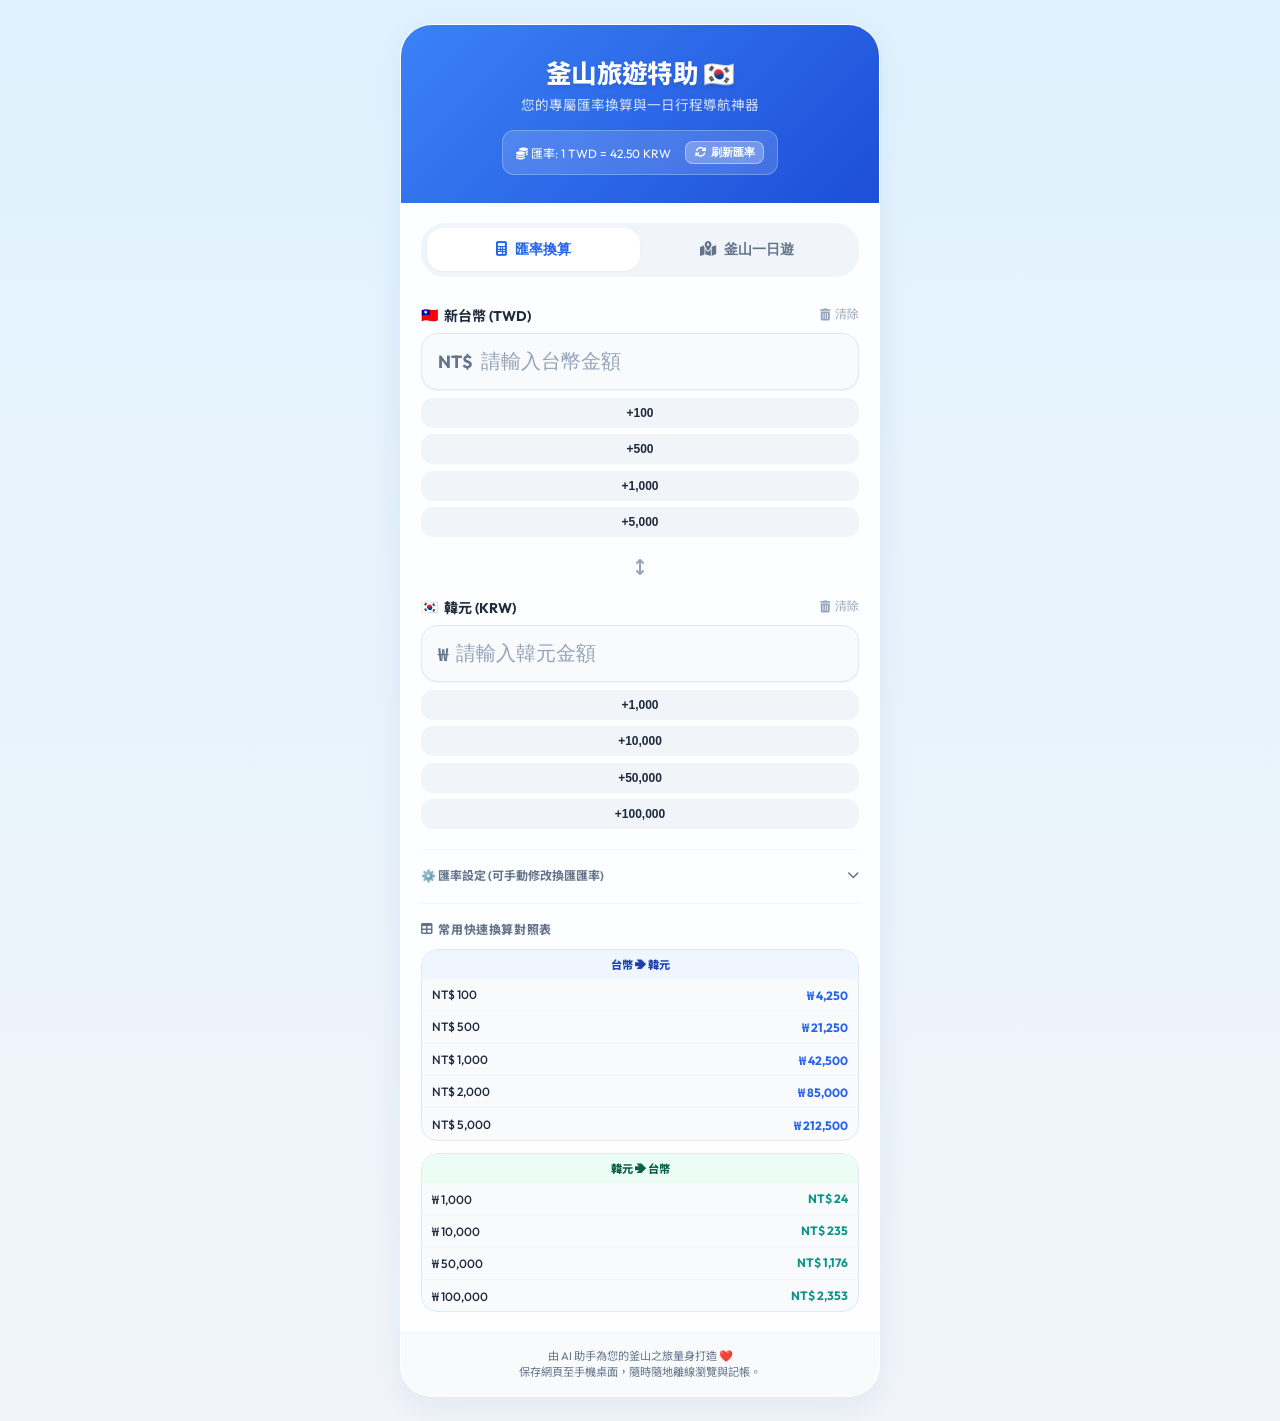
==== commit 2386f3c4: "Add 6-day itinerary, hotel cards, total budget aggregator, and manual exchange rate refresh button" ====
--- a/index.html
+++ b/index.html
@@ -26,7 +26,10 @@
       
       <!-- Quick Info Rate Tag -->
       <div id="rate-status" class="rate-banner">
-        <i class="fa-solid fa-spinner fa-spin"></i> 正在獲取即時匯率...
+        <span><i class="fa-solid fa-coins"></i> 匯率: 1 TWD = <span id="banner-rate-display">42.50</span> KRW</span>
+        <button id="refresh-rate-btn" onclick="fetchLatestRate()" class="refresh-rate-btn" title="點擊手動刷新最新即時匯率">
+          <i class="fa-solid fa-rotate"></i> 刷新匯率
+        </button>
       </div>
     </header>
 
@@ -160,6 +163,28 @@
     <!-- ================= TAB 2: ITINERARY PLANNER ================= -->
     <main id="content-itinerary" class="tab-content">
       
+      <!-- Day Selector Dropdown Bar -->
+      <section class="day-selector-panel">
+        <div class="day-selector-header">
+          <label for="day-select-dropdown" class="day-selector-label">
+            <i class="fa-solid fa-calendar-days"></i> 選擇釜山行程天數 (9/11 ~ 9/16):
+          </label>
+          <select id="day-select-dropdown" onchange="switchDay(this.value)" class="day-select-dropdown">
+            <option value="day1">9/11 (週四) Day 1: 西面商圈 & 馬鈴薯排骨湯</option>
+            <option value="day2">9/12 (週五) Day 2: 影島海女村 & 白淺灘文化村</option>
+            <option value="day3" selected>9/13 (週六) Day 3: 甘川洞、松島纜車 & 南浦洞</option>
+            <option value="day4">9/14 (週日) Day 4: 海東龍宮寺、Luge & 海雲台</option>
+            <option value="day5">9/15 (週一) Day 5: 膠囊列車、青沙浦 & 汗蒸幕</option>
+            <option value="day6">9/16 (週二) Day 6: 廣安里海鮮釜飯 & 歸賦</option>
+          </select>
+        </div>
+      </section>
+
+      <!-- Hotel Accommodation Card (Dynamic per day) -->
+      <section id="hotel-card-container" class="hotel-card">
+        <!-- Rendered dynamically -->
+      </section>
+
       <!-- Current Schedule Dashboard -->
       <section class="current-panel">
         <div class="current-tag">
@@ -203,19 +228,19 @@
         <!-- Dynamic timeline events will be generated here -->
       </div>
 
-      <!-- Budget Aggregator Dashboard -->
+      <!-- Daily Budget Summary Card -->
       <section class="budget-summary-card">
         <h3 class="budget-summary-title">
-          <i class="fa-solid fa-sack-dollar"></i> 今日預算執行分析 (KRW/TWD)
+          <i class="fa-solid fa-sack-dollar"></i> 當日預算執行分析 (KRW/TWD)
         </h3>
         <div class="budget-grid">
           <div class="budget-stat">
-            <span class="budget-stat-label">預估總預算</span>
+            <span class="budget-stat-label">當日預估預算</span>
             <span id="budget-estimated" class="budget-stat-val krw">₩ 0</span>
             <span id="budget-estimated-twd" class="budget-stat-label" style="margin-top: 0.1rem;">(NT$ 0)</span>
           </div>
           <div class="budget-stat">
-            <span class="budget-stat-label">實際總花費</span>
+            <span class="budget-stat-label">當日實際花費</span>
             <span id="budget-actual" class="budget-stat-val twd">₩ 0</span>
             <span id="budget-actual-twd" class="budget-stat-label" style="margin-top: 0.1rem; color: var(--secondary-color); font-weight: 700;">(NT$ 0)</span>
           </div>
@@ -227,6 +252,28 @@
           💡 勾選行程右側的核取方塊可標記為「已完成」，輸入實際支出可即時更新帳本。
         </p>
       </section>
+
+      <!-- Collapsible 6-Day Accumulated Budget Dashboard -->
+      <details class="total-budget-details">
+        <summary class="total-budget-summary">
+          <span><i class="fa-solid fa-calculator"></i> 📊 查看 6 天整趟旅程累積總帳本</span>
+          <i class="fa-solid fa-chevron-down"></i>
+        </summary>
+        <div class="total-budget-content">
+          <div class="budget-grid">
+            <div class="budget-stat">
+              <span class="budget-stat-label">6天 總預算</span>
+              <span id="trip-estimated" class="budget-stat-val krw">₩ 0</span>
+              <span id="trip-estimated-twd" class="budget-stat-label" style="margin-top: 0.1rem;">(NT$ 0)</span>
+            </div>
+            <div class="budget-stat">
+              <span class="budget-stat-label">6天 累積實際花費</span>
+              <span id="trip-actual" class="budget-stat-val twd">₩ 0</span>
+              <span id="trip-actual-twd" class="budget-stat-label" style="margin-top: 0.1rem; color: var(--secondary-color); font-weight: 700;">(NT$ 0)</span>
+            </div>
+          </div>
+        </div>
+      </details>
 
     </main>
 
@@ -239,224 +286,481 @@
 
   <!-- JavaScript Logic -->
   <script>
-    // Constants & Global State
-    let currentRate = 44.10;
+    // Current Selected Day State
+    let currentDay = 'day3';
+
+    // Hotel Accommodation Data per day (sourced from 釜山Naver Map地址.docx)
+    const hotelData = {
+      day1: {
+        name: "西面：Arban Hotel 阿班飯店 🏨",
+        address: "부산 부산진구 중앙대로691번길 32",
+        note: "【住宿提醒】9/11 入住 1 晚。位於西面站 6/7 號出口步行 3-5 分鐘，生活機能極佳！"
+      },
+      day2: {
+        name: "廣安里：H Avenue Gwangalli Beach 廣安里海灘飯店 🏨",
+        address: "부산 수영구 광안해변로278번길 42 B동 9층",
+        note: "【換飯店提醒】今日從西面 Arban 退房，移防至廣安里海灘飯店（連住 4 晚至 9/16）！"
+      },
+      day3: {
+        name: "廣安里：H Avenue Gwangalli Beach 廣安里海灘飯店 🏨",
+        address: "부산 수영구 광안해변로278번길 42 B동 9층",
+        note: "【住宿】連住第 2 晚。飯店位於廣安海灘旁，出門即達水邊公園與沙灘。"
+      },
+      day4: {
+        name: "廣安里：H Avenue Gwangalli Beach 廣安里海灘飯店 🏨",
+        address: "부산 수영구 광안해변로278번길 42 B동 9층",
+        note: "【住宿】連住第 3 晚。今日遊覽海東龍宮寺與海雲台，晚間返回廣安里。"
+      },
+      day5: {
+        name: "廣安里：H Avenue Gwangalli Beach 廣安里海灘飯店 🏨",
+        address: "부산 수영구 광안해변로278번길 42 B동 9층",
+        note: "【住宿】連住第 4 晚（最後一晚）。今日體驗海雲台膠囊列車與 Club D Oasis 汗蒸幕。"
+      },
+      day6: {
+        name: "廣安里 ➔ 韓國金海國際機場 ✈️",
+        address: "부산광역시 강서구 공항진입로 108",
+        note: "【歸賦】辦理退房歸賦前往金海機場，搭機返台結束美好行程！"
+      }
+    };
+
+    // Full 6-Day Itinerary Data Object (9/11 ~ 9/16)
+    const itineraryData = {
+      day1: [
+        {
+          id: "d1-spot-1",
+          timeStart: "15:00",
+          timeEnd: "17:30",
+          title: "飯店 Check-in：西面 Arban Hotel 🏨",
+          desc: "辦理飯店入住放置行李，在西面商圈稍微休整漫步。",
+          address: "부산 부산진구 중앙대로691번길 32",
+          note: "【生活機能】周邊有便利商店、換錢所與地鐵站出口，地理位置極為方便。",
+          mapLinkKakao: "https://map.kakao.com/?q=부산 부산진구 중앙대로691번길 32",
+          mapLinkNaver: "https://map.naver.com/v5/search/부산 부산진구 중앙대로691번길 32",
+          estimatedCost: 0,
+          costLabel: "飯店辦理入住"
+        },
+        {
+          id: "d1-spot-2",
+          timeStart: "17:30",
+          timeEnd: "19:00",
+          title: "晚餐：山莊 1988 서면본점 (馬鈴薯排骨湯) 🍲",
+          desc: "享用釜山西面人氣名店「馬鈴薯排骨湯」，湯頭濃郁香辣！",
+          address: "부산 부산진구 동천로 97-6",
+          note: "【推薦】肉質燉煮至軟嫩一撥即離骨，吸飽湯汁的馬鈴薯與大骨令人大呼過癮！",
+          mapLinkKakao: "https://map.kakao.com/?q=부산 부산진구 동천로 97-6",
+          mapLinkNaver: "https://map.naver.com/v5/search/부산 부산진구 동천로 97-6",
+          estimatedCost: 35000,
+          costLabel: "雙人馬鈴薯排骨湯餐費"
+        },
+        {
+          id: "d1-spot-3",
+          timeStart: "19:00",
+          timeEnd: "21:00",
+          title: "購物：Olive Young 西面總店 🛍️",
+          desc: "大逛西面兩層樓超大 Olive Young 旗艦店採買美妝與護膚品。",
+          address: "부산광역시 부산진구 중앙대로 704-1 1층-2층",
+          note: "【營業時間】10:00～23:00。出示護照可直接現場辦理免稅退稅！",
+          mapLinkKakao: "https://map.kakao.com/?q=부산광역시 부산진구 중앙대로 704-1",
+          mapLinkNaver: "https://map.naver.com/v5/search/부산광역시 부산진구 중앙대로 704-1",
+          estimatedCost: 50000,
+          costLabel: "預估購物採買花費"
+        }
+      ],
+
+      day2: [
+        {
+          id: "d2-spot-1",
+          timeStart: "08:30",
+          timeEnd: "09:30",
+          title: "早餐：Egg Drop 西面樂天後門店 🥪",
+          desc: "享用經典現烤奶油吐司，搭配爆漿滑嫩歐姆蛋與火腿起司。",
+          address: "부산 부산진구 부전로66번길 12",
+          note: "【推薦】熱騰騰的蒜香培根起司吐司非常推，搭配冰美式咖啡超讚！",
+          mapLinkKakao: "https://map.kakao.com/?q=부산 부산진구 부전로66번길 12",
+          mapLinkNaver: "https://map.naver.com/v5/search/부산 부산진구 부전로66번길 12",
+          estimatedCost: 12000,
+          costLabel: "Egg Drop 早餐費"
+        },
+        {
+          id: "d2-spot-2",
+          timeStart: "09:30",
+          timeEnd: "10:30",
+          title: "換飯店：西面 Arban 退房 ➔ 影島/廣安里 🚕",
+          desc: "辦理退房，準備移防至廣安里飯店 Check-in 或寄放行李。",
+          address: "부산 수영구 광안해변로278번길 42",
+          note: "【交通】搭計程車移防（預估車資 ₩15,000），輕鬆開啟影島海景之旅。",
+          mapLinkKakao: "https://map.kakao.com/?q=부산 수영구 광안해변로278번길 42",
+          mapLinkNaver: "https://map.naver.com/v5/search/부산 수영구 광안해변로278번길 42",
+          estimatedCost: 15000,
+          costLabel: "移防計程車資"
+        },
+        {
+          id: "d2-spot-3",
+          timeStart: "10:30",
+          timeEnd: "12:00",
+          title: "景點：影島海女村 (영도해녀촌) 🌊",
+          desc: "坐在海邊海岸岩石上，享用海女現撈新鮮海膽、拉麵與紫菜飯捲。",
+          address: "부산광역시 영도구 중리남로 2-36",
+          note: "【美味秘訣】一定要點海膽＋海膽拉麵＋飯捲！把新鮮海膽放在飯捲上一口吞下，極致鮮美！",
+          mapLinkKakao: "https://map.kakao.com/?q=부산광역시 영도구 중리남로 2-36",
+          mapLinkNaver: "https://map.naver.com/v5/search/부산광역시 영도구 중리남로 2-36",
+          estimatedCost: 35000,
+          costLabel: "海鮮海膽拉麵餐費"
+        },
+        {
+          id: "d2-spot-4",
+          timeStart: "12:00",
+          timeEnd: "13:30",
+          title: "景點：國立海洋博物館 (국립해양박물관) 🏛️",
+          desc: "免門票參觀超壯觀國家級海洋博物館，裡面有巨大圓柱海底隧道水族館！",
+          address: "부산광역시 영도구 해양로301번길 45",
+          note: "【亮點】冷氣涼爽，可近距離觀賞企鵝、魟魚與各式海龜，免費參觀！",
+          mapLinkKakao: "https://map.kakao.com/?q=부산광역시 영도구 해양로301번길 45",
+          mapLinkNaver: "https://map.naver.com/v5/search/부산광역시 영도구 해양로301번길 45",
+          estimatedCost: 0,
+          costLabel: "免費參觀"
+        },
+        {
+          id: "d2-spot-5",
+          timeStart: "13:30",
+          timeEnd: "15:30",
+          title: "景點：影島海景咖啡廳 P.ARK (피아크) ☕",
+          desc: "朝聖超巨型海景複合式咖啡廳，享受無敵面海大草皮與精緻甜點麵包。",
+          address: "부산광역시 영도구 해양로195번길 180",
+          note: "【體驗】4樓景色最開闊，採光極佳，看大船進出釜山港非常療癒。",
+          mapLinkKakao: "https://map.kakao.com/?q=부산광역시 영도구 해양로195번길 180",
+          mapLinkNaver: "https://map.naver.com/v5/search/부산광역시 영도구 해양로195번길 180",
+          estimatedCost: 20000,
+          costLabel: "海景下午茶點心"
+        },
+        {
+          id: "d2-spot-6",
+          timeStart: "15:30",
+          timeEnd: "17:30",
+          title: "景點：白淺灘文化村 (흰여울문화마을) 🎨",
+          desc: "沿海邊懸崖步道漫步藍白彩繪村落，拍海景隧道與幾何階梯大片。",
+          address: "부산광역시 영도구 절영로 194",
+          note: "【路線】順著彩虹階梯向下可走到絕壁海岸隧道，傍晚海景夕陽超迷人！",
+          mapLinkKakao: "https://map.kakao.com/?q=부산광역시 영도구 절영로 194",
+          mapLinkNaver: "https://map.naver.com/v5/search/부산광역시 영도구 절영로 194",
+          estimatedCost: 10000,
+          costLabel: "文化村文創小物"
+        },
+        {
+          id: "d2-spot-7",
+          timeStart: "17:30",
+          timeEnd: "19:00",
+          title: "晚餐：水邊最高豬肉湯飯 (수변최고돼지국밥) 🍲",
+          desc: "朝聖釜山豬肉湯飯排名第一名名店！鮮美濃郁無腥味。",
+          address: "부산 수영구 광안해변로370번길 9-32",
+          note: "【美食】加入韭菜、蝦醬調味，搭配金黃酥脆的抗生素豬五花，湯頭濃郁令人回味無窮。",
+          mapLinkKakao: "https://map.kakao.com/?q=부산 수영구 광안해변로370번길 9-32",
+          mapLinkNaver: "https://map.naver.com/v5/search/부산 수영구 광안해변로370번길 9-32",
+          estimatedCost: 24000,
+          costLabel: "豬肉湯飯晚餐費"
+        },
+        {
+          id: "d2-spot-8",
+          timeStart: "19:00",
+          timeEnd: "20:00",
+          title: "飯店 Check-in：H Avenue 廣安里海灘飯店 🏨",
+          desc: "辦理入住（廣安里連住 4 晚），在房間與海灘欣賞廣安大橋浪漫夜景。",
+          address: "부산 수영구 광안해변로278번길 42 B동 9층",
+          note: "【飯店】房間面海第一排，晚上放鬆欣賞海灘與燈光秀。",
+          mapLinkKakao: "https://map.kakao.com/?q=부산 수영구 광안해변로278번길 42",
+          mapLinkNaver: "https://map.naver.com/v5/search/부산 수영구 광안해변로278번길 42",
+          estimatedCost: 0,
+          costLabel: "入住 Check-in"
+        }
+      ],
+
+      day3: [
+        {
+          id: "spot-1",
+          timeStart: "08:00",
+          timeEnd: "09:00",
+          title: "早餐：ALL SUNDAY 貝果 廣安店 🥯",
+          desc: "廣安里必吃超人氣貝果，口感扎實Q彈，起司抹醬大推！",
+          address: "부산 수영구 광안로61번길 28 1층",
+          note: "【推薦】熱門口味容易完售，建議踩點或提早抵達挑選好口味。",
+          mapLinkKakao: "https://map.kakao.com/?q=부산 수영구 광안로61번길 28",
+          mapLinkNaver: "https://map.naver.com/v5/search/부산 수영구 광안로61번길 28 1층",
+          estimatedCost: 10000,
+          costLabel: "貝果早餐費"
+        },
+        {
+          id: "spot-2",
+          timeStart: "09:00",
+          timeEnd: "09:35",
+          title: "轉場：廣安里 ➔ 甘川洞 🚕",
+          desc: "搭乘計程車，從廣安里直奔甘川洞文化村。",
+          address: "부산광역시 사하구 감내2로 203 (감천문화마을)",
+          note: "【交通】建議直達計程車以節省體力 (車程約 35 分鐘，預估車資 ₩18,000)。",
+          mapLinkKakao: "https://map.kakao.com/?q=부산광역시 사하구 감내2로 203",
+          mapLinkNaver: "https://map.naver.com/v5/search/부산광역시 사하구 감내2로 203",
+          estimatedCost: 18000,
+          costLabel: "預估計程車資"
+        },
+        {
+          id: "spot-3",
+          timeStart: "09:35",
+          timeEnd: "11:30",
+          title: "景點：甘川洞文化村 🎨",
+          desc: "探索彩色壁畫村，尋找小王子與狐狸合照，到景觀咖啡廳俯瞰村落。",
+          address: "부산광역시 사하구 감내2로 203",
+          note: "【體驗】甘川洞手翻書 Flipbook Studio - Busan pass<br>【提醒】手翻書：8秒鐘的連續動態錄影。建議事先想好 2至3個動作(如：揮手 ➔ 比愛心 ➔ 親一下)，錄製效果最生動！",
+          mapLinkKakao: "https://map.kakao.com/?q=부산광역시 사하구 감내2로 203",
+          mapLinkNaver: "https://map.naver.com/v5/search/부산광역시 사하구 감내2로 203",
+          estimatedCost: 0,
+          costLabel: "手翻書 (Busan Pass 免費)"
+        },
+        {
+          id: "spot-4",
+          timeStart: "11:30",
+          timeEnd: "11:45",
+          title: "轉場：甘川洞 ➔ 松島 🚕",
+          desc: "前往松島午餐餐廳「海底貝殼王國」。",
+          address: "부산 서구 송도해변로 147-1 (바닷속조개왕국)",
+          note: "【交通】計程車車程極短，約 12-15 分鐘。預估車資約 ₩6,000。",
+          mapLinkKakao: "https://map.kakao.com/?q=부산 서구 송도해변로 147-1",
+          mapLinkNaver: "https://map.naver.com/v5/search/부산 서구 송도해변로 147-1",
+          estimatedCost: 6000,
+          costLabel: "預估計程車資"
+        },
+        {
+          id: "spot-5",
+          timeStart: "11:45",
+          timeEnd: "13:30",
+          title: "午餐：海底貝殼王國（烤扇貝） 🦪",
+          desc: "松島經典海邊美味！享用炭火現烤、放滿起司的新鮮扇貝。",
+          address: "부산 서구 송도해변로 147-1",
+          note: "【推薦】烤扇貝加上起司與洋蔥調味，最後配上海苔炒飯堪稱一絕！",
+          mapLinkKakao: "https://map.kakao.com/?q=부산 서구 송도해변로 147-1",
+          mapLinkNaver: "https://map.naver.com/v5/search/부산 서구 송도해변로 147-1",
+          estimatedCost: 60000,
+          costLabel: "雙人烤扇貝餐費"
+        },
+        {
+          id: "spot-6",
+          timeStart: "13:30",
+          timeEnd: "13:40",
+          title: "轉場：步行前往纜車站 🚶",
+          desc: "從餐廳出發移動至「松島灣纜車站」。",
+          address: "부산 서구 송도해변로 171",
+          note: "【交通】可散步慢慢沿海岸走（約 10 分鐘）或搭計程車（3分鐘，基本車資）。",
+          mapLinkKakao: "https://map.kakao.com/?q=부산 서구 송도해변로 171",
+          mapLinkNaver: "https://map.naver.com/v5/search/부산 서구 송도해변로 171",
+          estimatedCost: 0,
+          costLabel: "步行前往"
+        },
+        {
+          id: "spot-7",
+          timeStart: "13:40",
+          timeEnd: "14:20",
+          title: "景點：松島開卡與搭纜車 🚠",
+          desc: "使用 Busan Pass 兌換松島海上纜車門票，排隊搭乘水晶車廂跨海。",
+          address: "부산 서구 송도해변로 171 (송도해상케이블카)",
+          note: "【提醒】週日下午排隊搭乘水晶車廂（透明地板）人潮眾多，請務必預留足夠候車排隊時間。",
+          mapLinkKakao: "https://map.kakao.com/?q=부산 서구 송도해변로 171",
+          mapLinkNaver: "https://map.naver.com/v5/search/부산 서구 송도해변로 171",
+          estimatedCost: 0,
+          costLabel: "海上纜車 (Busan Pass 免費)"
+        },
+        {
+          id: "spot-8",
+          timeStart: "14:20",
+          timeEnd: "14:50",
+          title: "景點：朝聖松島龍宮雲橋 🌉",
+          desc: "行走在網狀鏤空的雲橋上，感受海浪在腳下奔騰的震撼，眺望陡峭懸崖。",
+          address: "부산광역시 서구 암남동 620-53",
+          note: "【注意】需現場自費 ₩1,000 (不含在Pass)。此處海風強勁，請留意保暖與隨身物品。<br>【路線】纜車下站 (SkyPark站) 出口直走是岩南公園，順著右手邊下坡小路走 5 分鐘即達雲橋售票處。",
+          mapLinkKakao: "https://map.kakao.com/?q=부산광역시 서구 암남동 620-53",
+          mapLinkNaver: "https://map.naver.com/v5/search/부산광역시 서구 암남동 620-53",
+          estimatedCost: 1000,
+          costLabel: "雲橋門票 (需自費)"
+        },
+        {
+          id: "spot-9",
+          timeStart: "14:50",
+          timeEnd: "15:10",
+          title: "拍照：岩南公園海岸木棧道 📸",
+          desc: "沿著雲橋旁的海岸懸崖木棧道漫步，拍攝極具張力的絕美海景合影。",
+          address: "부산광역시 서구 암남동 620-53",
+          note: "【推薦】這段路程海景最颯、最開闊！大約走 10 分鐘拍完精華照片後原路折返。",
+          mapLinkKakao: "https://map.kakao.com/?q=부산광역시 서구 암남동 620-53",
+          mapLinkNaver: "https://map.naver.com/v5/search/부산광역시 서구 암남동 620-53",
+          estimatedCost: 0,
+          costLabel: "免費參觀"
+        },
+        {
+          id: "spot-10",
+          timeStart: "15:10",
+          timeEnd: "15:40",
+          title: "景點：纜車站頂樓與恐龍廣場 🦖",
+          desc: "回到纜車 SkyPark 站，上觀景台與小王子拍照，並在戶外看會發聲的動態恐龍。",
+          address: "부산 서구 송도해변로 171",
+          note: "【指南】直奔 SkyPark 站 3 樓觀景台拍小王子，之後到 1 樓廣場和高聳的巨大暴龍、翼龍合照。",
+          mapLinkKakao: "https://map.kakao.com/?q=부산 서구 송도해변로 171",
+          mapLinkNaver: "https://map.naver.com/v5/search/부산 서구 송도해변로 171",
+          estimatedCost: 0,
+          costLabel: "免費參觀"
+        },
+        {
+          id: "spot-11",
+          timeStart: "15:40",
+          timeEnd: "16:00",
+          title: "回程：搭乘回程纜車 🚠",
+          desc: "搭纜車返回松島灣站。在海中央迎接斜陽，欣賞波光粼粼的夕陽海景。",
+          address: "부산 서구 송도해변로 171",
+          note: "【提醒】同樣需排隊，接近黃昏時的海景搭配落日非常美麗，相機不要收！",
+          mapLinkKakao: "https://map.kakao.com/?q=부산 서구 송도해변로 171",
+          mapLinkNaver: "https://map.naver.com/v5/search/부산 서구 송도해변로 171",
+          estimatedCost: 0,
+          costLabel: "回程纜車"
+        },
+        {
+          id: "spot-12",
+          timeStart: "16:00",
+          timeEnd: "16:15",
+          title: "轉場：松島 ➔ 南浦洞 🚕",
+          desc: "從松島纜車站搭計程車移防南浦洞繁華商圈。",
+          address: "부산광역시 중구 비프광장로 36",
+          note: "【交通】計程車車程約 10-15 分鐘，預估車資 ₩7,000。",
+          mapLinkKakao: "https://map.kakao.com/?q=부산광역시 중구 비프광장로 36",
+          mapLinkNaver: "https://map.naver.com/v5/search/부산광역시 중구 비프광장로 36",
+          estimatedCost: 7000,
+          costLabel: "預估計程車資"
+        },
+        {
+          id: "spot-13",
+          timeStart: "16:20",
+          timeEnd: "16:50",
+          title: "點心：BIFF 廣場吃黑糖餅 🥞",
+          desc: "朝聖釜山招牌點心「元祖黑糖餅」。",
+          address: "부산광역시 중구 비프광장로 36",
+          note: "【美食】現炸熱騰騰金黃酥脆的黑糖餅塞滿堅果，非常排隊，但速度很快。建議一拿到就熱熱吃，極度美味！",
+          mapLinkKakao: "https://map.kakao.com/?q=부산광역시 중구 비프광장로 36",
+          mapLinkNaver: "https://map.naver.com/v5/search/부산광역시 중구 비프광장로 36",
+          estimatedCost: 4000,
+          costLabel: "黑糖餅點心費 (2人份)"
+        },
+        {
+          id: "spot-14",
+          timeStart: "16:50",
+          timeEnd: "20:00",
+          title: "逛街與晚餐：南浦洞精華區 🛍️",
+          desc: "大逛光復路、國際市場、樂天百貨光復店(狂逛大創與超市)。晚餐在南浦蔘雞湯享用熱騰騰的雞湯。",
+          address: "부산광역시 중구 남포길 16-1 (남포삼계탕)",
+          note: "【推薦】樂天百貨 11 樓頂樓有免費花園，是看「影島大橋」的絕佳私房景點！<br>【晚餐】南浦蔘雞湯 (남포삼계탕) 擁有數十年歷史，雞肉軟嫩、糯米香濃，附人蔘酒！",
+          mapLinkKakao: "https://map.kakao.com/?q=부산광역시 중구 남포길 16-1",
+          mapLinkNaver: "https://map.naver.com/v5/search/부산광역시 중구 남포길 16-1",
+          estimatedCost: 45000,
+          costLabel: "預估晚餐及逛街花費"
+        },
+        {
+          id: "spot-15",
+          timeStart: "20:00",
+          timeEnd: "20:30",
+          title: "回程：南浦洞 ➔ 廣安里 🚕",
+          desc: "搭乘計程車返回廣安里住宿，為一日行程劃下句點。",
+          address: "부산 수영구 광안해변로278번길 42 (H Avenue Hotel)",
+          note: "【交通】強烈建議直接搭乘計程車直達廣安里 (約 25 分鐘，行經廣安大橋欣賞夜景，預估車資 ₩15,000)。",
+          mapLinkKakao: "https://map.kakao.com/?q=부산 수영구 광안해변로278번길 42",
+          mapLinkNaver: "https://map.naver.com/v5/search/부산 수영구 광안해변로278번길 42",
+          estimatedCost: 15000,
+          costLabel: "回程計程車資"
+        }
+      ],
+
+      day4: [
+        {
+          id: "d4-spot-1",
+          timeStart: "08:30",
+          timeEnd: "11:00",
+          title: "景點：海東龍宮寺 (해동 용궁사) 🐉",
+          desc: "朝聖韓國唯一建在海邊海蝕崖上的古剎，聽濤觀海景致氣勢磅礡！",
+          address: "부산광역시 기장군 기장읍 용궁길 86",
+          note: "【注意事項】入口處有十二生肖雕像，寺內洗手間設備完善。",
+          mapLinkKakao: "https://map.kakao.com/?q=부산광역시 기장군 기장읍 용궁길 86",
+          mapLinkNaver: "https://map.naver.com/v5/search/부산광역시 기장군 기장읍 용궁길 86",
+          estimatedCost: 0,
+          costLabel: "免費參觀"
+        },
+        {
+          id: "d4-spot-2",
+          timeStart: "11:00",
+          timeEnd: "12:30",
+          title: "午餐：龍宮海鮮托盤炸醬 (용궁해물야채쟁반짜장) 🍜",
+          desc: "享用滿滿魷魚、蝦仁與蔬菜現炒的超狂托盤海鮮炸醬麵。",
+          address: "부산광역시 기장군 기장읍 시랑리 393-6",
+          note: "【美食】大份量炸醬麵微辣香濃，搭配海鮮糖醋肉簡直絕配！",
+          mapLinkKakao: "https://map.kakao.com/?q=부산광역시 기장군 기장읍 시랑리 393-6",
+          mapLinkNaver: "https://map.naver.com/v5/search/부산광역시 기장군 기장읍 시랑리 393-6",
+          estimatedCost: 22000,
+          costLabel: "海鮮托盤炸醬麵餐費"
+        },
+        {
+          id: "d4-spot-3",
+          timeStart: "12:30",
+          timeEnd: "15:30",
+          title: "體驗：釜山 Skyline Luge 斜坡滑車 🏎️",
+          desc: "搭乘纜車攻頂，駕駛無動力賽車從蜿蜒斜坡賽道一路俯衝疾馳！",
+          address: "부산 기장군 기장읍 기장해안로 205",
+          note: "【重要提醒】換好的實體門票請務必妥善收好！每次玩都需要出示掃 QR Code。<br>自備拋棄式浴帽戴在頭盔內更乾淨衛生。",
+          mapLinkKakao: "https://map.kakao.com/?q=부산 기장군 기장읍 기장해안로 205",
+          mapLinkNaver: "https://map.naver.com/v5/search/부산 기장군 기장읍 기장해안로 205",
+          estimatedCost: 35000,
+          costLabel: "Luge 滑車門票 (Busan Pass)"
+        },
+        {
+          id: "d4-spot-4",
+          timeStart: "16:00",
+          timeEnd: "18:00",
+          title: "景點：海雲台傳統市場 (해운대시장) 🍢",
+          desc: "漫步海雲台熱鬧老街市場，品嚐炸物、辣炒年糕與炭烤盲鰻。",
+          address: "부산광역시 해운대구 구남로41번길 22-1",
+          note: "【美食推薦】尚浩家辣炒年糕、炭烤盲鰻一條街美食雲集！",
+          mapLinkKakao: "https://map.kakao.com/?q=부산광역시 해운대구 구남로41번길 22-1",
+          mapLinkNaver: "https://map.naver.com/v5/search/부산광역시 해운대구 구남로41번길 22-1",
+          estimatedCost: 15000,
+          costLabel: "海雲台市場小吃費"
+        },
+        {
+          id: "d4-spot-5",
+          timeStart: "18:00",
+          timeEnd: "19:30",
+          title: "晚餐：名品海雲台蔘雞湯 (해운대소문난삼계탕) 🍲",
+          desc: "品嚐海雲台知名數十年古法蔘雞湯，雞肉嫩滑、糯米綿密。",
+          address: "부산광역시 해운대구 중동2로 6",
+          note: "【營業時間】10:30~21:00 (最後點餐 20:20)。隨湯附贈人蔘酒小瓶，可直接飲用或加入湯中提味！",
+          mapLinkKakao: "https://map.kakao.com/?q=부산광역시 해운대구 중동2로 6",
+          mapLinkNaver: "https://map.naver.com/v5/search/부산광역시 해운대구 중동2로 6",
+          estimatedCost: 36000,
+          costLabel: "雙人蔘雞湯晚餐費"
+        },
+        {
+          id: "d4-spot-6",
+          timeStart: "19:30",
+          timeEnd: "21:00",
+          title: "夜景：The Bay 101 (더베이101) 🌃",
+          desc: "拍攝釜山最著名稱霸 IG 的「摩天大樓海面倒影夢幻夜景」。",
+          address: "부산광역시 해운대구 동백로 52",
+          note: "【打卡攻略】在旁邊空地倒水創造鏡面倒影，搭配身後海雲台高樓群燈光極具張力！",
+          mapLinkKakao: "https://map.kakao.com/?q=부산광역시 해운대구 동백로 52",
+          mapLinkNaver: "https://map.naver.com/v5/search/부산광역시 해운대구 동백로 52",
+          estimatedCost: 10000,
+          costLabel: "夜景飲料點心"
+        }
+      ]
+    };
+
+    let currentRate = 42.50;
     const apiURL = 'https://open.er-api.com/v6/latest/TWD';
-    
+
     // DOM Elements
     const twdInput = document.getElementById('twd-input');
     const krwInput = document.getElementById('krw-input');
     const rateInput = document.getElementById('rate-input');
-    const rateStatus = document.getElementById('rate-status');
-    
-    // Itinerary Data Array (Addresses sourced from 釜山Naver Map地址.docx)
-    const itinerary = [
-      {
-        id: "spot-1",
-        timeStart: "08:00",
-        timeEnd: "09:00",
-        title: "早餐：ALL SUNDAY 貝果 廣安店 🥯",
-        desc: "廣安里必吃超人氣貝果，口感扎實Q彈，起司抹醬大推！",
-        address: "부산 수영구 광안로61번길 28 1층",
-        note: "【推薦】熱門口味容易完售，建議踩點或提早抵達挑選好口味。",
-        mapLinkKakao: "https://map.kakao.com/?q=부산 수영구 광안로61번길 28",
-        mapLinkNaver: "https://map.naver.com/v5/search/부산 수영구 광안로61번길 28 1층",
-        estimatedCost: 10000,
-        costLabel: "貝果早餐費"
-      },
-      {
-        id: "spot-2",
-        timeStart: "09:00",
-        timeEnd: "09:35",
-        title: "轉場：廣安里 ➔ 甘川洞 🚕",
-        desc: "搭乘計程車，從廣安里直奔甘川洞文化村。",
-        address: "부산廣域市 沙下區 甘內2路 203 (감천문화마을)",
-        note: "【交通】建議直達計程車以節省體力 (車程約 35 分鐘，預估車資 ₩18,000)。",
-        mapLinkKakao: "https://map.kakao.com/?q=부산광역시 사하구 감내2로 203",
-        mapLinkNaver: "https://map.naver.com/v5/search/부산광역시 사하구 감내2로 203",
-        estimatedCost: 18000,
-        costLabel: "預估計程車資"
-      },
-      {
-        id: "spot-3",
-        timeStart: "09:35",
-        timeEnd: "11:30",
-        title: "景點：甘川洞文化村 🎨",
-        desc: "探索彩色壁畫村，尋找小王子與狐狸合照，到景觀咖啡廳俯瞰村落。",
-        address: "부산광역시 사하구 감내2로 203",
-        note: "【體驗】甘川洞手翻書 Flipbook Studio - Busan pass<br>【提醒】手翻書：8秒鐘的連續動態錄影。建議事先想好 2至3個幅度大且連貫的動作(如：揮手 ➔ 比愛心 ➔ 親一下)，錄製效果最生動！",
-        mapLinkKakao: "https://map.kakao.com/?q=부산광역시 사하구 감내2로 203",
-        mapLinkNaver: "https://map.naver.com/v5/search/부산광역시 사하구 감내2로 203",
-        estimatedCost: 0,
-        costLabel: "手翻書 (Busan Pass 免費)"
-      },
-      {
-        id: "spot-4",
-        timeStart: "11:30",
-        timeEnd: "11:45",
-        title: "轉場：甘川洞 ➔ 松島 🚕",
-        desc: "前往松島午餐餐廳「海底貝殼王國」。",
-        address: "부산 서구 송도해변로 147-1 (바닷속조개왕국)",
-        note: "【交通】計程車車程極短，約 12-15 分鐘。預估車資約 ₩6,000。",
-        mapLinkKakao: "https://map.kakao.com/?q=부산 서구 송도해변로 147-1",
-        mapLinkNaver: "https://map.naver.com/v5/search/부산 서구 송도해변로 147-1",
-        estimatedCost: 6000,
-        costLabel: "預估計程車資"
-      },
-      {
-        id: "spot-5",
-        timeStart: "11:45",
-        timeEnd: "13:30",
-        title: "午餐：海底貝殼王國（烤扇貝） 🦪",
-        desc: "松島經典海邊美味！享用炭火現烤、放滿起司的新鮮扇貝。",
-        address: "부산 서구 송도해변로 147-1",
-        note: "【推薦】烤扇貝加上起司與洋蔥調味，最後配上海苔炒飯堪稱一絕！",
-        mapLinkKakao: "https://map.kakao.com/?q=부산 서구 송도해변로 147-1",
-        mapLinkNaver: "https://map.naver.com/v5/search/부산 서구 송도해변로 147-1",
-        estimatedCost: 60000,
-        costLabel: "雙人烤扇貝餐費"
-      },
-      {
-        id: "spot-6",
-        timeStart: "13:30",
-        timeEnd: "13:40",
-        title: "轉場：步行前往纜車站 🚶",
-        desc: "從餐廳出發移動至「松島灣纜車站」。",
-        address: "부산 서구 송도해변로 171",
-        note: "【交通】可散步慢慢沿海岸走（約 10 分鐘）或搭計程車（3分鐘，基本車資）。",
-        mapLinkKakao: "https://map.kakao.com/?q=부산 서구 송도해변로 171",
-        mapLinkNaver: "https://map.naver.com/v5/search/부산 서구 송도해변로 171",
-        estimatedCost: 0,
-        costLabel: "步行前往"
-      },
-      {
-        id: "spot-7",
-        timeStart: "13:40",
-        timeEnd: "14:20",
-        title: "景點：松島開卡與搭纜車 🚠",
-        desc: "使用 Busan Pass 兌換松島海上纜車門票，排隊搭乘水晶車廂跨海。",
-        address: "부산 서구 송도해변로 171 (송도해상케이블카)",
-        note: "【提醒】週日下午排隊搭乘水晶車廂（透明地板）人潮眾多，請務必預留足夠候車排隊時間。",
-        mapLinkKakao: "https://map.kakao.com/?q=부산 서구 송도해변로 171",
-        mapLinkNaver: "https://map.naver.com/v5/search/부산 서구 송도해변로 171",
-        estimatedCost: 0,
-        costLabel: "海上纜車 (Busan Pass 免費)"
-      },
-      {
-        id: "spot-8",
-        timeStart: "14:20",
-        timeEnd: "14:50",
-        title: "景點：朝聖松島龍宮雲橋 🌉",
-        desc: "行走在網狀鏤空的雲橋上，感受海浪在腳下奔騰的震撼，眺望陡峭懸崖。",
-        address: "부산광역시 서구 암남동 620-53",
-        note: "【注意】需現場自費 ₩1,000 (不含在Pass)。此處海風強勁，請留意保暖與隨身物品。<br>【路線】纜車下站 (SkyPark站) 出口直走是岩南公園，順著右手邊下坡小路走 5 分鐘即達雲橋售票處。",
-        mapLinkKakao: "https://map.kakao.com/?q=부산광역시 서구 암남동 620-53",
-        mapLinkNaver: "https://map.naver.com/v5/search/부산광역시 서구 암남동 620-53",
-        estimatedCost: 1000,
-        costLabel: "雲橋門票 (需自費)"
-      },
-      {
-        id: "spot-9",
-        timeStart: "14:50",
-        timeEnd: "15:10",
-        title: "拍照：岩南公園海岸木棧道 📸",
-        desc: "沿著雲橋旁的海岸懸崖木棧道漫步，拍攝極具張力的絕美海景合影。",
-        address: "부산광역시 서구 암남동 620-53",
-        note: "【推薦】這段路程海景最颯、最開闊！大約走 10 分鐘拍完精華照片後原路折返。",
-        mapLinkKakao: "https://map.kakao.com/?q=부산광역시 서구 암남동 620-53",
-        mapLinkNaver: "https://map.naver.com/v5/search/부산광역시 서구 암남동 620-53",
-        estimatedCost: 0,
-        costLabel: "免費參觀"
-      },
-      {
-        id: "spot-10",
-        timeStart: "15:10",
-        timeEnd: "15:40",
-        title: "景點：纜車站頂樓與恐龍廣場 🦖",
-        desc: "回到纜車 SkyPark 站，上觀景台與小王子拍照，並在戶外看會發聲的動態恐龍。",
-        address: "부산 서구 송도해변로 171",
-        note: "【指南】直奔 SkyPark 站 3 樓觀景台拍小王子，之後到 1 樓廣場和高聳的巨大暴龍、翼龍合照。",
-        mapLinkKakao: "https://map.kakao.com/?q=부산 서구 송도해변로 171",
-        mapLinkNaver: "https://map.naver.com/v5/search/부산 서구 송도해변로 171",
-        estimatedCost: 0,
-        costLabel: "免費參觀"
-      },
-      {
-        id: "spot-11",
-        timeStart: "15:40",
-        timeEnd: "16:00",
-        title: "回程：搭乘回程纜車 🚠",
-        desc: "搭纜車返回松島灣站。在海中央迎接斜陽，欣賞波光粼粼的夕陽海景。",
-        address: "부산 서구 송도해변로 171",
-        note: "【提醒】同樣需排隊，接近黃昏時的海景搭配落日非常美麗，相機不要收！",
-        mapLinkKakao: "https://map.kakao.com/?q=부산 서구 송도해변로 171",
-        mapLinkNaver: "https://map.naver.com/v5/search/부산 서구 송도해변로 171",
-        estimatedCost: 0,
-        costLabel: "回程纜車"
-      },
-      {
-        id: "spot-12",
-        timeStart: "16:00",
-        timeEnd: "16:15",
-        title: "轉場：松島 ➔ 南浦洞 🚕",
-        desc: "從松島纜車站搭計程車移防南浦洞繁華商圈。",
-        address: "부산광역시 중구 비프광장로 36",
-        note: "【交通】計程車車程約 10-15 分鐘，預估車資 ₩7,000。",
-        mapLinkKakao: "https://map.kakao.com/?q=부산광역시 중구 비프광장로 36",
-        mapLinkNaver: "https://map.naver.com/v5/search/부산광역시 중구 비프광장로 36",
-        estimatedCost: 7000,
-        costLabel: "預估計程車資"
-      },
-      {
-        id: "spot-13",
-        timeStart: "16:20",
-        timeEnd: "16:50",
-        title: "點心：BIFF 廣場吃黑糖餅 🥞",
-        desc: "朝聖釜山招牌點心「元祖黑糖餅」。",
-        address: "부산광역시 중구 비프광장로 36",
-        note: "【美食】現炸熱騰騰金黃酥脆的黑糖餅塞滿堅果，非常排隊，但速度很快。建議一拿到就熱熱吃，極度美味！",
-        mapLinkKakao: "https://map.kakao.com/?q=부산광역시 중구 비프광장로 36",
-        mapLinkNaver: "https://map.naver.com/v5/search/부산광역시 중구 비프광장로 36",
-        estimatedCost: 4000,
-        costLabel: "黑糖餅點心費 (2人份)"
-      },
-      {
-        id: "spot-14",
-        timeStart: "16:50",
-        timeEnd: "20:00",
-        title: "逛街與晚餐：南浦洞精華區 🛍️",
-        desc: "大逛光復路、國際市場、樂天百貨光復店(狂逛大創與超市)。晚餐在南浦蔘雞湯享用熱騰騰的雞湯。",
-        address: "부산광역시 중구 남포길 16-1 (남포삼계탕)",
-        note: "【推薦】樂天百貨 11 樓頂樓有免費花園，是看「影島大橋」的絕佳私房景點！<br>【晚餐】南浦蔘雞湯 (남포삼계탕) 擁有數十年歷史，雞肉軟嫩、糯米香濃，附人蔘酒！",
-        mapLinkKakao: "https://map.kakao.com/?q=부산광역시 중구 남포길 16-1",
-        mapLinkNaver: "https://map.naver.com/v5/search/부산광역시 중구 남포길 16-1",
-        estimatedCost: 45000,
-        costLabel: "預估晚餐及逛街花費"
-      },
-      {
-        id: "spot-15",
-        timeStart: "20:00",
-        timeEnd: "20:30",
-        title: "回程：南浦洞 ➔ 廣安里 🚕",
-        desc: "搭乘計程車返回廣安里住宿，為一日行程劃下句點。",
-        address: "부산 수영구 광안해변로278번길 42 (H Avenue Hotel)",
-        note: "【交通】強烈建議直接搭乘計程車直達廣安里 (約 25 分鐘，行經廣安大橋欣賞夜景，預估車資 ₩15,000)。",
-        mapLinkKakao: "https://map.kakao.com/?q=부산 수영구 광안해변로278번길 42",
-        mapLinkNaver: "https://map.naver.com/v5/search/부산 수영구 광안해변로278번길 42",
-        estimatedCost: 15000,
-        costLabel: "回程計程車資"
-      }
-    ];
-
-    // Simulation variables
-    let isSimulation = false;
-    let simulatedMinutes = 480; // Start at 08:00 (8 * 60)
-    let simulationInterval = null;
-    let lastActiveSpotId = null;
-
-    // Local Storage State Management
-    let userExpenses = {};
-    let completedSpots = {};
 
     // ------------------ INITIALIZE APP ------------------
     window.addEventListener('DOMContentLoaded', () => {
@@ -466,7 +770,8 @@
       // 2. Fetch Currency Rate
       fetchLatestRate();
       
-      // 3. Render Schedule
+      // 3. Render Hotel Card & Schedule
+      renderHotelCard();
       renderItinerary();
       
       // 4. Start Time ticking loop
@@ -476,6 +781,13 @@
     // Load Local Storage State
     function loadSavedState() {
       try {
+        const savedDay = localStorage.getItem('busan_current_day');
+        if (savedDay && itineraryData[savedDay]) {
+          currentDay = savedDay;
+          const selectElem = document.getElementById('day-select-dropdown');
+          if (selectElem) selectElem.value = currentDay;
+        }
+
         const expenses = localStorage.getItem('busan_expenses');
         if (expenses) userExpenses = JSON.parse(expenses);
 
@@ -497,8 +809,93 @@
       }
     }
 
+    // Switch Itinerary Day
+    function switchDay(dayKey) {
+      if (!itineraryData[dayKey]) return;
+      currentDay = dayKey;
+      localStorage.setItem('busan_current_day', dayKey);
+      
+      renderHotelCard();
+      renderItinerary();
+      updateTimelineStates();
+      scrollToCurrentActiveEvent();
+    }
+
+    // Render Hotel Accommodation Card
+    function renderHotelCard() {
+      const container = document.getElementById('hotel-card-container');
+      const hotel = hotelData[currentDay];
+      if (!hotel) {
+        container.style.display = 'none';
+        return;
+      }
+      container.style.display = 'block';
+      const cleanAddr = hotel.address ? hotel.address.split('(')[0].trim() : '';
+      const kakaoUrl = `https://map.kakao.com/link/search/${encodeURIComponent(cleanAddr)}`;
+      const naverUrl = `https://map.naver.com/v5/search/${encodeURIComponent(cleanAddr)}`;
+
+      container.innerHTML = `
+        <div class="hotel-card-title">
+          <span><i class="fa-solid fa-hotel"></i> ${hotel.name}</span>
+          <span style="font-size: 0.68rem; font-weight: normal; opacity: 0.85;">住宿資訊</span>
+        </div>
+        <div class="hotel-card-body">
+          <div>${hotel.note}</div>
+          <div class="hotel-addr-box">
+            <span style="font-weight: 700; color: #1e40af;"><i class="fa-solid fa-location-dot"></i> ${hotel.address}</span>
+            <div style="display: flex; gap: 0.35rem; align-items: center;">
+              <button onclick="copyAddressText('${cleanAddr}', this)" class="copy-addr-btn" style="padding: 0.15rem 0.4rem; font-size: 0.65rem;">
+                <i class="fa-solid fa-copy"></i> 複製
+              </button>
+              <a href="${kakaoUrl}" target="_blank" class="action-link" style="padding: 0.15rem 0.4rem; font-size: 0.65rem;">Kakao</a>
+              <a href="${naverUrl}" target="_blank" class="action-link" style="padding: 0.15rem 0.4rem; font-size: 0.65rem;">Naver</a>
+            </div>
+          </div>
+        </div>
+      `;
+    }
+
+    // Helper for direct address text copying
+    function copyAddressText(addrText, btn) {
+      const showSuccess = () => {
+        const originalHTML = btn.innerHTML;
+        btn.innerHTML = '<i class="fa-solid fa-check"></i> 已複製!';
+        btn.style.background = '#16a34a';
+        btn.style.color = '#ffffff';
+        setTimeout(() => {
+          btn.innerHTML = originalHTML;
+          btn.style.background = '';
+          btn.style.color = '';
+        }, 1500);
+      };
+      const fallbackCopy = () => {
+        try {
+          const tempInput = document.createElement('textarea');
+          tempInput.value = addrText;
+          tempInput.style.position = 'fixed';
+          tempInput.style.opacity = '0';
+          document.body.appendChild(tempInput);
+          tempInput.focus();
+          tempInput.select();
+          document.execCommand('copy');
+          document.body.removeChild(tempInput);
+          showSuccess();
+        } catch (e) {
+          console.error('Copy failed', e);
+        }
+      };
+      if (navigator.clipboard && navigator.clipboard.writeText) {
+        navigator.clipboard.writeText(addrText).then(showSuccess).catch(fallbackCopy);
+      } else {
+        fallbackCopy();
+      }
+    }
+
     // ------------------ CURRENCY LOGIC ------------------
     async function fetchLatestRate() {
+      const btn = document.getElementById('refresh-rate-btn');
+      if (btn) btn.innerHTML = '<i class="fa-solid fa-spinner fa-spin"></i> 刷新中...';
+
       try {
         const response = await fetch(apiURL);
         if (!response.ok) throw new Error('API request failed');
@@ -508,18 +905,29 @@
           currentRate = data.rates.KRW;
           rateInput.value = currentRate.toFixed(2);
           
-          const timeStr = new Date().toLocaleTimeString('zh-TW', { hour: '2-digit', minute: '2-digit' });
-          rateStatus.innerHTML = `<i class="fa-solid fa-circle-check" style="color: #4ade80;"></i> 即時匯率 (1 TWD = ${currentRate.toFixed(2)} KRW) 更新於 ${timeStr}`;
+          const bannerVal = document.getElementById('banner-rate-display');
+          if (bannerVal) bannerVal.innerText = currentRate.toFixed(2);
           
           updateCalculations('twd');
+
+          if (btn) {
+            btn.innerHTML = '<i class="fa-solid fa-check"></i> 已更新!';
+            setTimeout(() => {
+              btn.innerHTML = '<i class="fa-solid fa-rotate"></i> 刷新匯率';
+            }, 1500);
+          }
         } else {
           throw new Error('Invalid rate format');
         }
       } catch (error) {
-        console.warn('Rate fetch error, using offline default:', error);
+        console.warn('Rate fetch error, using current rate:', error);
         rateInput.value = currentRate.toFixed(2);
-        rateStatus.innerHTML = `<i class="fa-solid fa-circle-exclamation" style="color: #fbbf24;"></i> 離線模式 (預設匯率 1 TWD = ${currentRate.toFixed(1)} KRW)`;
+        const bannerVal = document.getElementById('banner-rate-display');
+        if (bannerVal) bannerVal.innerText = currentRate.toFixed(2);
         updateCalculations('twd');
+        if (btn) {
+          btn.innerHTML = '<i class="fa-solid fa-rotate"></i> 刷新匯率';
+        }
       }
     }
 
@@ -534,7 +942,6 @@
       } else {
         document.getElementById('tab-itinerary').classList.add('active');
         document.getElementById('content-itinerary').classList.add('active');
-        // Recalculate spending widgets based on current rate
         updateAllExpensesUI();
         recalculateTotals();
         scrollToCurrentActiveEvent();
@@ -620,8 +1027,9 @@
     function renderItinerary() {
       const container = document.getElementById('timeline-container');
       let html = '';
-
-      itinerary.forEach((spot) => {
+      const currentList = itineraryData[currentDay] || [];
+
+      currentList.forEach((spot) => {
         const isDone = completedSpots[spot.id] ? 'checked' : '';
         const savedCost = userExpenses[spot.id] !== undefined ? userExpenses[spot.id] : '';
         const cardClass = completedSpots[spot.id] ? 'completed' : '';
@@ -739,44 +1147,11 @@
 
     // Copy Korean Address to clipboard with iOS Safari Fallback
     function copyAddress(id, btn) {
-      const spot = itinerary.find(s => s.id === id);
+      const currentList = itineraryData[currentDay] || [];
+      const spot = currentList.find(s => s.id === id);
       if (spot && spot.address) {
         const cleanAddr = spot.address.split('(')[0].trim();
-        
-        const showSuccess = () => {
-          const originalHTML = btn.innerHTML;
-          btn.innerHTML = '<i class="fa-solid fa-check"></i> 已複製!';
-          btn.style.background = '#16a34a';
-          btn.style.color = '#ffffff';
-          setTimeout(() => {
-            btn.innerHTML = originalHTML;
-            btn.style.background = '';
-            btn.style.color = '';
-          }, 1500);
-        };
-
-        const fallbackCopy = () => {
-          try {
-            const tempInput = document.createElement('textarea');
-            tempInput.value = cleanAddr;
-            tempInput.style.position = 'fixed';
-            tempInput.style.opacity = '0';
-            document.body.appendChild(tempInput);
-            tempInput.focus();
-            tempInput.select();
-            document.execCommand('copy');
-            document.body.removeChild(tempInput);
-            showSuccess();
-          } catch (e) {
-            console.error('Copy failed', e);
-          }
-        };
-
-        if (navigator.clipboard && navigator.clipboard.writeText) {
-          navigator.clipboard.writeText(cleanAddr).then(showSuccess).catch(fallbackCopy);
-        } else {
-          fallbackCopy();
-        }
+        copyAddressText(cleanAddr, btn);
       }
     }
 
@@ -790,20 +1165,20 @@
       }
       
       localStorage.setItem('busan_expenses', JSON.stringify(userExpenses));
-      
-      // Update specific converted item
       updateSingleExpenseUI(id);
       recalculateTotals();
     }
 
     // Update TWD conversion label inside single timeline item
     function updateSingleExpenseUI(id) {
-      const spot = itinerary.find(s => s.id === id);
+      const currentList = itineraryData[currentDay] || [];
+      const spot = currentList.find(s => s.id === id);
       if (!spot) return;
 
       const input = document.getElementById(`cost-input-${id}`);
       const convertedDisplay = document.getElementById(`converted-twd-${id}`);
-      
+      if (!input || !convertedDisplay) return;
+
       const krwVal = parseFloat(input.value);
       if (!isNaN(krwVal)) {
         const twdVal = Math.round(krwVal / currentRate);
@@ -817,49 +1192,81 @@
 
     // Update all conversions in timeline list
     function updateAllExpensesUI() {
-      itinerary.forEach(spot => {
+      const currentList = itineraryData[currentDay] || [];
+      currentList.forEach(spot => {
         updateSingleExpenseUI(spot.id);
       });
     }
 
-    // Aggregate budgets vs spent totals
+    // Aggregate budgets vs spent totals (for currentDay AND for entire 6-day trip)
     function recalculateTotals() {
-      let estTotalKrw = 0;
-      let actTotalKrw = 0;
-
-      itinerary.forEach(spot => {
-        estTotalKrw += spot.estimatedCost;
+      // 1. Current Day Totals
+      const currentList = itineraryData[currentDay] || [];
+      let dayEstKrw = 0;
+      let dayActKrw = 0;
+
+      currentList.forEach(spot => {
+        dayEstKrw += spot.estimatedCost;
         if (userExpenses[spot.id] !== undefined) {
-          actTotalKrw += userExpenses[spot.id];
+          dayActKrw += userExpenses[spot.id];
         }
       });
 
-      const estTotalTwd = Math.round(estTotalKrw / currentRate);
-      const actTotalTwd = Math.round(actTotalKrw / currentRate);
-
-      document.getElementById('budget-estimated').innerText = `₩ ${estTotalKrw.toLocaleString()}`;
-      document.getElementById('budget-estimated-twd').innerText = `(NT$ ${estTotalTwd.toLocaleString()})`;
-
-      document.getElementById('budget-actual').innerText = `₩ ${actTotalKrw.toLocaleString()}`;
-      document.getElementById('budget-actual-twd').innerText = `(NT$ ${actTotalTwd.toLocaleString()})`;
-
-      // Fill budget percentage bar
+      const dayEstTwd = Math.round(dayEstKrw / currentRate);
+      const dayActTwd = Math.round(dayActKrw / currentRate);
+
+      const budgetEstElem = document.getElementById('budget-estimated');
+      const budgetEstTwdElem = document.getElementById('budget-estimated-twd');
+      const budgetActElem = document.getElementById('budget-actual');
+      const budgetActTwdElem = document.getElementById('budget-actual-twd');
+
+      if (budgetEstElem) budgetEstElem.innerText = `₩ ${dayEstKrw.toLocaleString()}`;
+      if (budgetEstTwdElem) budgetEstTwdElem.innerText = `(NT$ ${dayEstTwd.toLocaleString()})`;
+      if (budgetActElem) budgetActElem.innerText = `₩ ${dayActKrw.toLocaleString()}`;
+      if (budgetActTwdElem) budgetActTwdElem.innerText = `(NT$ ${dayActTwd.toLocaleString()})`;
+
       const fillBar = document.getElementById('budget-fill');
-      if (estTotalKrw > 0) {
-        let percent = (actTotalKrw / estTotalKrw) * 100;
-        fillBar.style.width = `${Math.min(percent, 100)}%`;
-        
-        // Color shifts based on limits
-        if (percent > 100) {
-          fillBar.style.background = 'var(--accent-gradient)';
-        } else if (percent > 85) {
-          fillBar.style.background = 'var(--warning-gradient)';
+      if (fillBar) {
+        if (dayEstKrw > 0) {
+          let percent = (dayActKrw / dayEstKrw) * 100;
+          fillBar.style.width = `${Math.min(percent, 100)}%`;
+          if (percent > 100) {
+            fillBar.style.background = 'var(--accent-gradient)';
+          } else if (percent > 85) {
+            fillBar.style.background = 'var(--warning-gradient)';
+          } else {
+            fillBar.style.background = 'var(--success-gradient)';
+          }
         } else {
-          fillBar.style.background = 'var(--success-gradient)';
-        }
-      } else {
-        fillBar.style.width = '0%';
-      }
+          fillBar.style.width = '0%';
+        }
+      }
+
+      // 2. 6-Day Entire Trip Totals
+      let tripEstKrw = 0;
+      let tripActKrw = 0;
+
+      Object.values(itineraryData).forEach(daySpots => {
+        daySpots.forEach(spot => {
+          tripEstKrw += spot.estimatedCost;
+          if (userExpenses[spot.id] !== undefined) {
+            tripActKrw += userExpenses[spot.id];
+          }
+        });
+      });
+
+      const tripEstTwd = Math.round(tripEstKrw / currentRate);
+      const tripActTwd = Math.round(tripActKrw / currentRate);
+
+      const tripEstElem = document.getElementById('trip-estimated');
+      const tripEstTwdElem = document.getElementById('trip-estimated-twd');
+      const tripActElem = document.getElementById('trip-actual');
+      const tripActTwdElem = document.getElementById('trip-actual-twd');
+
+      if (tripEstElem) tripEstElem.innerText = `₩ ${tripEstKrw.toLocaleString()}`;
+      if (tripEstTwdElem) tripEstTwdElem.innerText = `(NT$ ${tripEstTwd.toLocaleString()})`;
+      if (tripActElem) tripActElem.innerText = `₩ ${tripActKrw.toLocaleString()}`;
+      if (tripActTwdElem) tripActTwdElem.innerText = `(NT$ ${tripActTwd.toLocaleString()})`;
     }
 
     // ------------------ TIME SCHEDULER & TICKER ------------------
@@ -886,13 +1293,16 @@
         currentMin = now.getHours() * 60 + now.getMinutes();
       }
 
+      const currentList = itineraryData[currentDay] || [];
+      if (currentList.length === 0) return;
+
       // Track active spot
       let activeSpot = null;
       let nextSpot = null;
       let activeCardElement = null;
 
-      // Loop itinerary to classify spot states
-      itinerary.forEach((spot, index) => {
+      // Loop current day itinerary to classify spot states
+      currentList.forEach((spot, index) => {
         const startMin = getMinutesOfDay(spot.timeStart);
         const endMin = getMinutesOfDay(spot.timeEnd);
         const card = document.getElementById(`card-${spot.id}`);
@@ -906,8 +1316,8 @@
           card.classList.add('active');
           activeSpot = spot;
           activeCardElement = card;
-          if (index < itinerary.length - 1) {
-            nextSpot = itinerary[index + 1];
+          if (index < currentList.length - 1) {
+            nextSpot = currentList[index + 1];
           }
         }
       });
@@ -916,6 +1326,7 @@
       const headerTitle = document.getElementById('current-title');
       const headerNext = document.getElementById('current-next');
       const headerProgressFill = document.getElementById('current-progress');
+      if (!headerTitle || !headerNext || !headerProgressFill) return;
 
       if (activeSpot) {
         const startMin = getMinutesOfDay(activeSpot.timeStart);
@@ -924,11 +1335,9 @@
         const progressMin = currentMin - startMin;
         const progressPercentage = (progressMin / totalDuration) * 100;
 
-        // Render current title
         const minsLeft = endMin - currentMin;
         headerTitle.innerHTML = `<span style="font-weight:900;">進行中:</span> ${activeSpot.title.split('：')[1] || activeSpot.title} <span style="font-size:0.75rem; background:rgba(255,255,255,0.25); padding: 0.1rem 0.35rem; border-radius: 4px; font-weight:700;">剩餘 ${minsLeft} 分鐘</span>`;
         
-        // Render next title
         if (nextSpot) {
           headerNext.innerText = `下一站 (${nextSpot.timeStart}): ${nextSpot.title.split('：')[1] || nextSpot.title}`;
         } else {
@@ -937,15 +1346,13 @@
 
         headerProgressFill.style.width = `${progressPercentage}%`;
 
-        // Check if active spot changed to perform smooth scroll
         if (activeSpot.id !== lastActiveSpotId) {
           lastActiveSpotId = activeSpot.id;
           scrollToCurrentActiveEvent();
         }
       } else {
-        // Outside scheduled range
-        const firstStart = getMinutesOfDay(itinerary[0].timeStart);
-        const lastEnd = getMinutesOfDay(itinerary[itinerary.length - 1].timeEnd);
+        const firstStart = getMinutesOfDay(currentList[0].timeStart);
+        const lastEnd = getMinutesOfDay(currentList[currentList.length - 1].timeEnd);
 
         if (currentMin < firstStart) {
           const minsToStart = firstStart - currentMin;
@@ -953,10 +1360,10 @@
           const remMins = minsToStart % 60;
           const waitStr = hoursToStart > 0 ? `${hoursToStart} 小時 ${remMins} 分鐘` : `${remMins} 分鐘`;
           
-          headerTitle.innerText = `☀️ 今日行程尚未開始！`;
-          headerNext.innerText = `首站早餐將在 08:00 開始 (距離還有 ${waitStr})`;
+          headerTitle.innerText = `☀️ 當日行程尚未開始！`;
+          headerNext.innerText = `首站將在 ${currentList[0].timeStart} 開始 (距離還有 ${waitStr})`;
         } else {
-          headerTitle.innerText = `🌙 今日行程已圓滿結束！`;
+          headerTitle.innerText = `🌙 當日行程已圓滿結束！`;
           headerNext.innerText = `願您在釜山玩得愉快，今晚做個好夢～`;
         }
         headerProgressFill.style.width = '0%';
--- a/index.css
+++ b/index.css
@@ -135,6 +135,24 @@
   color: var(--white);
   backdrop-blur: 4px;
 }
+.refresh-rate-btn {
+  background: rgba(255, 255, 255, 0.25);
+  border: 1px solid rgba(255, 255, 255, 0.4);
+  color: var(--white);
+  padding: 0.2rem 0.55rem;
+  border-radius: var(--radius-sm);
+  font-size: 0.7rem;
+  font-weight: 700;
+  cursor: pointer;
+  display: inline-flex;
+  align-items: center;
+  gap: 0.3rem;
+  transition: all var(--transition-fast);
+  margin-left: 0.4rem;
+}
+.refresh-rate-btn:hover {
+  background: rgba(255, 255, 255, 0.45);
+}
 
 /* Navigation Tabs */
 .app-tabs {
@@ -479,6 +497,104 @@
   width: 0%;
   border-radius: 10px;
   transition: width 0.5s ease-out;
+}
+
+/* Day Selector Panel & Dropdown */
+.day-selector-panel {
+  background: var(--white);
+  border: 2px solid var(--primary-color);
+  border-radius: var(--radius-lg);
+  padding: 0.75rem 1rem;
+  margin-bottom: 1rem;
+  box-shadow: 0 4px 12px rgba(37, 99, 235, 0.1);
+}
+.day-selector-header {
+  display: flex;
+  flex-direction: column;
+  gap: 0.4rem;
+}
+.day-selector-label {
+  font-size: 0.8rem;
+  font-weight: 700;
+  color: var(--primary-color);
+  display: flex;
+  align-items: center;
+  gap: 0.35rem;
+}
+.day-select-dropdown {
+  width: 100%;
+  padding: 0.5rem 0.75rem;
+  font-size: 0.85rem;
+  font-weight: 700;
+  color: var(--text-main);
+  background: #f0f9ff;
+  border: 1.5px solid #0284c7;
+  border-radius: var(--radius-md);
+  outline: none;
+  cursor: pointer;
+  appearance: auto;
+}
+
+/* Hotel Accommodation Card */
+.hotel-card {
+  background: linear-gradient(135deg, #eff6ff 0%, #dbeafe 100%);
+  border: 1px solid #bfdbfe;
+  border-radius: var(--radius-lg);
+  padding: 0.75rem 1rem;
+  margin-bottom: 1.25rem;
+  color: #1e3a8a;
+  box-shadow: var(--shadow-sm);
+}
+.hotel-card-title {
+  font-size: 0.85rem;
+  font-weight: 700;
+  margin-bottom: 0.35rem;
+  display: flex;
+  align-items: center;
+  justify-content: space-between;
+}
+.hotel-card-body {
+  font-size: 0.72rem;
+  line-height: 1.4;
+}
+.hotel-addr-box {
+  display: flex;
+  align-items: center;
+  justify-content: space-between;
+  background: rgba(255, 255, 255, 0.75);
+  padding: 0.35rem 0.6rem;
+  border-radius: var(--radius-sm);
+  margin-top: 0.35rem;
+  gap: 0.5rem;
+}
+
+/* Total 6-Day Budget Details */
+.total-budget-details {
+  background: var(--white);
+  border: 1px solid #cbd5e1;
+  border-radius: var(--radius-lg);
+  margin-top: 1rem;
+  overflow: hidden;
+}
+.total-budget-summary {
+  padding: 0.65rem 1rem;
+  font-size: 0.8rem;
+  font-weight: 700;
+  color: var(--text-main);
+  cursor: pointer;
+  display: flex;
+  justify-content: space-between;
+  align-items: center;
+  user-select: none;
+  list-style: none;
+  background: #f8fafc;
+}
+.total-budget-summary::-webkit-details-marker {
+  display: none;
+}
+.total-budget-content {
+  padding: 0.75rem 1rem 1rem 1rem;
+  border-top: 1px dashed #cbd5e1;
 }
 
 /* Time Simulation Bar */
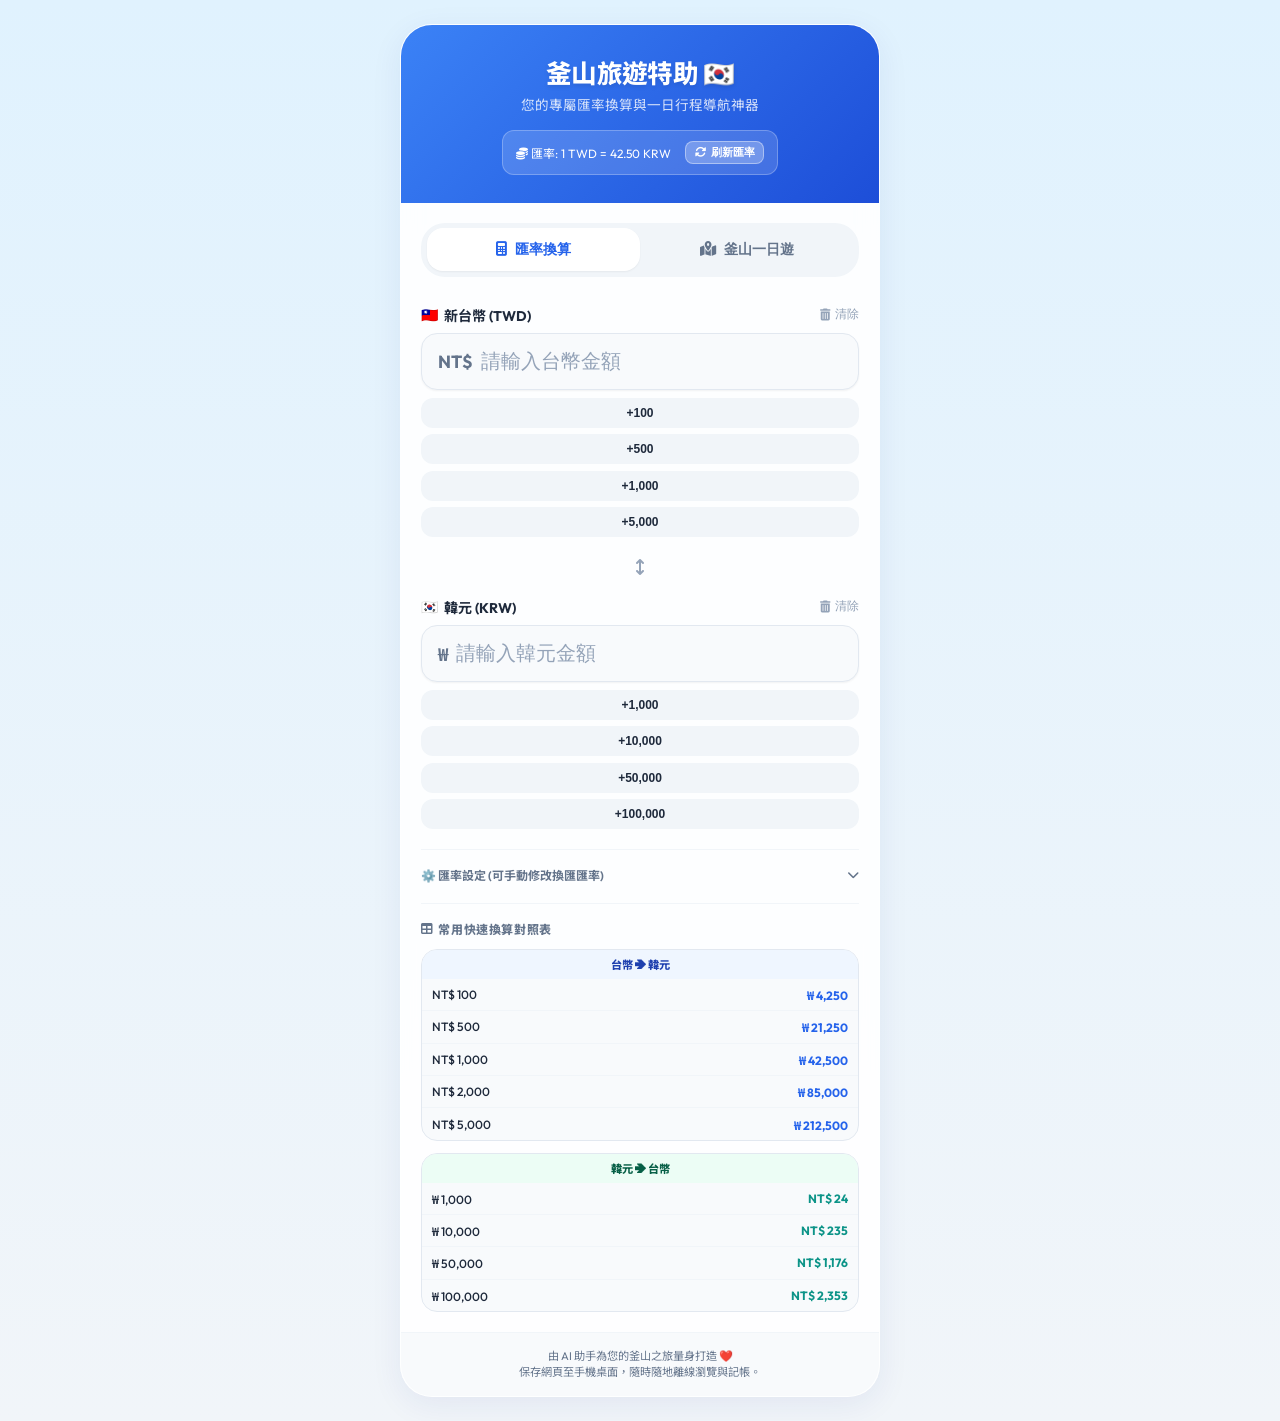
==== commit 1a43417d: "fix: replace tips wording with proper terms, simplify day selector + bump SW cache to v9" ====
--- a/index.html
+++ b/index.html
@@ -170,12 +170,12 @@
             <i class="fa-solid fa-calendar-days"></i> 選擇釜山行程天數 (9/11 ~ 9/16):
           </label>
           <select id="day-select-dropdown" onchange="switchDay(this.value)" class="day-select-dropdown">
-            <option value="day1">9/11 (週四) Day 1: 西面商圈 & 馬鈴薯排骨湯</option>
-            <option value="day2">9/12 (週五) Day 2: 影島海女村 & 白淺灘文化村</option>
-            <option value="day3" selected>9/13 (週六) Day 3: 甘川洞、松島纜車 & 南浦洞</option>
-            <option value="day4">9/14 (週日) Day 4: 海東龍宮寺、Luge & 海雲台</option>
-            <option value="day5">9/15 (週一) Day 5: 膠囊列車、青沙浦 & 汗蒸幕</option>
-            <option value="day6">9/16 (週二) Day 6: 廣安里海鮮釜飯 & 歸賦</option>
+            <option value="day1">9/11 (週四) Day 1</option>
+            <option value="day2">9/12 (週五) Day 2</option>
+            <option value="day3" selected>9/13 (週六) Day 3</option>
+            <option value="day4">9/14 (週日) Day 4</option>
+            <option value="day5">9/15 (週一) Day 5</option>
+            <option value="day6">9/16 (週二) Day 6</option>
           </select>
         </div>
       </section>
@@ -288,6 +288,13 @@
   <script>
     // Current Selected Day State
     let currentDay = 'day3';
+
+    // User State (must be declared before DOMContentLoaded runs, so renderItinerary() never gets a ReferenceError)
+    let userExpenses = {};
+    let completedSpots = {};
+    let isSimulation = false;
+    let simulatedMinutes = 480;
+    let lastActiveSpotId = null;
 
     // Hotel Accommodation Data per day (sourced from 釜山Naver Map地址.docx)
     const hotelData = {
@@ -325,434 +332,696 @@
 
     // Full 6-Day Itinerary Data Object (9/11 ~ 9/16)
     const itineraryData = {
-      day1: [
-        {
-          id: "d1-spot-1",
-          timeStart: "15:00",
-          timeEnd: "17:30",
-          title: "飯店 Check-in：西面 Arban Hotel 🏨",
-          desc: "辦理飯店入住放置行李，在西面商圈稍微休整漫步。",
-          address: "부산 부산진구 중앙대로691번길 32",
-          note: "【生活機能】周邊有便利商店、換錢所與地鐵站出口，地理位置極為方便。",
-          mapLinkKakao: "https://map.kakao.com/?q=부산 부산진구 중앙대로691번길 32",
-          mapLinkNaver: "https://map.naver.com/v5/search/부산 부산진구 중앙대로691번길 32",
-          estimatedCost: 0,
-          costLabel: "飯店辦理入住"
-        },
-        {
-          id: "d1-spot-2",
-          timeStart: "17:30",
-          timeEnd: "19:00",
-          title: "晚餐：山莊 1988 서면본점 (馬鈴薯排骨湯) 🍲",
-          desc: "享用釜山西面人氣名店「馬鈴薯排骨湯」，湯頭濃郁香辣！",
-          address: "부산 부산진구 동천로 97-6",
-          note: "【推薦】肉質燉煮至軟嫩一撥即離骨，吸飽湯汁的馬鈴薯與大骨令人大呼過癮！",
-          mapLinkKakao: "https://map.kakao.com/?q=부산 부산진구 동천로 97-6",
-          mapLinkNaver: "https://map.naver.com/v5/search/부산 부산진구 동천로 97-6",
-          estimatedCost: 35000,
-          costLabel: "雙人馬鈴薯排骨湯餐費"
-        },
-        {
-          id: "d1-spot-3",
-          timeStart: "19:00",
-          timeEnd: "21:00",
-          title: "購物：Olive Young 西面總店 🛍️",
-          desc: "大逛西面兩層樓超大 Olive Young 旗艦店採買美妝與護膚品。",
-          address: "부산광역시 부산진구 중앙대로 704-1 1층-2층",
-          note: "【營業時間】10:00～23:00。出示護照可直接現場辦理免稅退稅！",
-          mapLinkKakao: "https://map.kakao.com/?q=부산광역시 부산진구 중앙대로 704-1",
-          mapLinkNaver: "https://map.naver.com/v5/search/부산광역시 부산진구 중앙대로 704-1",
-          estimatedCost: 50000,
-          costLabel: "預估購物採買花費"
-        }
-      ],
-
-      day2: [
-        {
-          id: "d2-spot-1",
-          timeStart: "08:30",
-          timeEnd: "09:30",
-          title: "早餐：Egg Drop 西面樂天後門店 🥪",
-          desc: "享用經典現烤奶油吐司，搭配爆漿滑嫩歐姆蛋與火腿起司。",
-          address: "부산 부산진구 부전로66번길 12",
-          note: "【推薦】熱騰騰的蒜香培根起司吐司非常推，搭配冰美式咖啡超讚！",
-          mapLinkKakao: "https://map.kakao.com/?q=부산 부산진구 부전로66번길 12",
-          mapLinkNaver: "https://map.naver.com/v5/search/부산 부산진구 부전로66번길 12",
-          estimatedCost: 12000,
-          costLabel: "Egg Drop 早餐費"
-        },
-        {
-          id: "d2-spot-2",
-          timeStart: "09:30",
-          timeEnd: "10:30",
-          title: "換飯店：西面 Arban 退房 ➔ 影島/廣安里 🚕",
-          desc: "辦理退房，準備移防至廣安里飯店 Check-in 或寄放行李。",
-          address: "부산 수영구 광안해변로278번길 42",
-          note: "【交通】搭計程車移防（預估車資 ₩15,000），輕鬆開啟影島海景之旅。",
-          mapLinkKakao: "https://map.kakao.com/?q=부산 수영구 광안해변로278번길 42",
-          mapLinkNaver: "https://map.naver.com/v5/search/부산 수영구 광안해변로278번길 42",
-          estimatedCost: 15000,
-          costLabel: "移防計程車資"
-        },
-        {
-          id: "d2-spot-3",
-          timeStart: "10:30",
-          timeEnd: "12:00",
-          title: "景點：影島海女村 (영도해녀촌) 🌊",
-          desc: "坐在海邊海岸岩石上，享用海女現撈新鮮海膽、拉麵與紫菜飯捲。",
-          address: "부산광역시 영도구 중리남로 2-36",
-          note: "【美味秘訣】一定要點海膽＋海膽拉麵＋飯捲！把新鮮海膽放在飯捲上一口吞下，極致鮮美！",
-          mapLinkKakao: "https://map.kakao.com/?q=부산광역시 영도구 중리남로 2-36",
-          mapLinkNaver: "https://map.naver.com/v5/search/부산광역시 영도구 중리남로 2-36",
-          estimatedCost: 35000,
-          costLabel: "海鮮海膽拉麵餐費"
-        },
-        {
-          id: "d2-spot-4",
-          timeStart: "12:00",
-          timeEnd: "13:30",
-          title: "景點：國立海洋博物館 (국립해양박물관) 🏛️",
-          desc: "免門票參觀超壯觀國家級海洋博物館，裡面有巨大圓柱海底隧道水族館！",
-          address: "부산광역시 영도구 해양로301번길 45",
-          note: "【亮點】冷氣涼爽，可近距離觀賞企鵝、魟魚與各式海龜，免費參觀！",
-          mapLinkKakao: "https://map.kakao.com/?q=부산광역시 영도구 해양로301번길 45",
-          mapLinkNaver: "https://map.naver.com/v5/search/부산광역시 영도구 해양로301번길 45",
-          estimatedCost: 0,
-          costLabel: "免費參觀"
-        },
-        {
-          id: "d2-spot-5",
-          timeStart: "13:30",
-          timeEnd: "15:30",
-          title: "景點：影島海景咖啡廳 P.ARK (피아크) ☕",
-          desc: "朝聖超巨型海景複合式咖啡廳，享受無敵面海大草皮與精緻甜點麵包。",
-          address: "부산광역시 영도구 해양로195번길 180",
-          note: "【體驗】4樓景色最開闊，採光極佳，看大船進出釜山港非常療癒。",
-          mapLinkKakao: "https://map.kakao.com/?q=부산광역시 영도구 해양로195번길 180",
-          mapLinkNaver: "https://map.naver.com/v5/search/부산광역시 영도구 해양로195번길 180",
-          estimatedCost: 20000,
-          costLabel: "海景下午茶點心"
-        },
-        {
-          id: "d2-spot-6",
-          timeStart: "15:30",
-          timeEnd: "17:30",
-          title: "景點：白淺灘文化村 (흰여울문화마을) 🎨",
-          desc: "沿海邊懸崖步道漫步藍白彩繪村落，拍海景隧道與幾何階梯大片。",
-          address: "부산광역시 영도구 절영로 194",
-          note: "【路線】順著彩虹階梯向下可走到絕壁海岸隧道，傍晚海景夕陽超迷人！",
-          mapLinkKakao: "https://map.kakao.com/?q=부산광역시 영도구 절영로 194",
-          mapLinkNaver: "https://map.naver.com/v5/search/부산광역시 영도구 절영로 194",
-          estimatedCost: 10000,
-          costLabel: "文化村文創小物"
-        },
-        {
-          id: "d2-spot-7",
-          timeStart: "17:30",
-          timeEnd: "19:00",
-          title: "晚餐：水邊最高豬肉湯飯 (수변최고돼지국밥) 🍲",
-          desc: "朝聖釜山豬肉湯飯排名第一名名店！鮮美濃郁無腥味。",
-          address: "부산 수영구 광안해변로370번길 9-32",
-          note: "【美食】加入韭菜、蝦醬調味，搭配金黃酥脆的抗生素豬五花，湯頭濃郁令人回味無窮。",
-          mapLinkKakao: "https://map.kakao.com/?q=부산 수영구 광안해변로370번길 9-32",
-          mapLinkNaver: "https://map.naver.com/v5/search/부산 수영구 광안해변로370번길 9-32",
-          estimatedCost: 24000,
-          costLabel: "豬肉湯飯晚餐費"
-        },
-        {
-          id: "d2-spot-8",
-          timeStart: "19:00",
-          timeEnd: "20:00",
-          title: "飯店 Check-in：H Avenue 廣安里海灘飯店 🏨",
-          desc: "辦理入住（廣安里連住 4 晚），在房間與海灘欣賞廣安大橋浪漫夜景。",
-          address: "부산 수영구 광안해변로278번길 42 B동 9층",
-          note: "【飯店】房間面海第一排，晚上放鬆欣賞海灘與燈光秀。",
-          mapLinkKakao: "https://map.kakao.com/?q=부산 수영구 광안해변로278번길 42",
-          mapLinkNaver: "https://map.naver.com/v5/search/부산 수영구 광안해변로278번길 42",
-          estimatedCost: 0,
-          costLabel: "入住 Check-in"
-        }
-      ],
-
-      day3: [
-        {
-          id: "spot-1",
-          timeStart: "08:00",
-          timeEnd: "09:00",
-          title: "早餐：ALL SUNDAY 貝果 廣安店 🥯",
-          desc: "廣安里必吃超人氣貝果，口感扎實Q彈，起司抹醬大推！",
-          address: "부산 수영구 광안로61번길 28 1층",
-          note: "【推薦】熱門口味容易完售，建議踩點或提早抵達挑選好口味。",
-          mapLinkKakao: "https://map.kakao.com/?q=부산 수영구 광안로61번길 28",
-          mapLinkNaver: "https://map.naver.com/v5/search/부산 수영구 광안로61번길 28 1층",
-          estimatedCost: 10000,
-          costLabel: "貝果早餐費"
-        },
-        {
-          id: "spot-2",
-          timeStart: "09:00",
-          timeEnd: "09:35",
-          title: "轉場：廣安里 ➔ 甘川洞 🚕",
-          desc: "搭乘計程車，從廣安里直奔甘川洞文化村。",
-          address: "부산광역시 사하구 감내2로 203 (감천문화마을)",
-          note: "【交通】建議直達計程車以節省體力 (車程約 35 分鐘，預估車資 ₩18,000)。",
-          mapLinkKakao: "https://map.kakao.com/?q=부산광역시 사하구 감내2로 203",
-          mapLinkNaver: "https://map.naver.com/v5/search/부산광역시 사하구 감내2로 203",
-          estimatedCost: 18000,
-          costLabel: "預估計程車資"
-        },
-        {
-          id: "spot-3",
-          timeStart: "09:35",
-          timeEnd: "11:30",
-          title: "景點：甘川洞文化村 🎨",
-          desc: "探索彩色壁畫村，尋找小王子與狐狸合照，到景觀咖啡廳俯瞰村落。",
-          address: "부산광역시 사하구 감내2로 203",
-          note: "【體驗】甘川洞手翻書 Flipbook Studio - Busan pass<br>【提醒】手翻書：8秒鐘的連續動態錄影。建議事先想好 2至3個動作(如：揮手 ➔ 比愛心 ➔ 親一下)，錄製效果最生動！",
-          mapLinkKakao: "https://map.kakao.com/?q=부산광역시 사하구 감내2로 203",
-          mapLinkNaver: "https://map.naver.com/v5/search/부산광역시 사하구 감내2로 203",
-          estimatedCost: 0,
-          costLabel: "手翻書 (Busan Pass 免費)"
-        },
-        {
-          id: "spot-4",
-          timeStart: "11:30",
-          timeEnd: "11:45",
-          title: "轉場：甘川洞 ➔ 松島 🚕",
-          desc: "前往松島午餐餐廳「海底貝殼王國」。",
-          address: "부산 서구 송도해변로 147-1 (바닷속조개왕국)",
-          note: "【交通】計程車車程極短，約 12-15 分鐘。預估車資約 ₩6,000。",
-          mapLinkKakao: "https://map.kakao.com/?q=부산 서구 송도해변로 147-1",
-          mapLinkNaver: "https://map.naver.com/v5/search/부산 서구 송도해변로 147-1",
-          estimatedCost: 6000,
-          costLabel: "預估計程車資"
-        },
-        {
-          id: "spot-5",
-          timeStart: "11:45",
-          timeEnd: "13:30",
-          title: "午餐：海底貝殼王國（烤扇貝） 🦪",
-          desc: "松島經典海邊美味！享用炭火現烤、放滿起司的新鮮扇貝。",
-          address: "부산 서구 송도해변로 147-1",
-          note: "【推薦】烤扇貝加上起司與洋蔥調味，最後配上海苔炒飯堪稱一絕！",
-          mapLinkKakao: "https://map.kakao.com/?q=부산 서구 송도해변로 147-1",
-          mapLinkNaver: "https://map.naver.com/v5/search/부산 서구 송도해변로 147-1",
-          estimatedCost: 60000,
-          costLabel: "雙人烤扇貝餐費"
-        },
-        {
-          id: "spot-6",
-          timeStart: "13:30",
-          timeEnd: "13:40",
-          title: "轉場：步行前往纜車站 🚶",
-          desc: "從餐廳出發移動至「松島灣纜車站」。",
-          address: "부산 서구 송도해변로 171",
-          note: "【交通】可散步慢慢沿海岸走（約 10 分鐘）或搭計程車（3分鐘，基本車資）。",
-          mapLinkKakao: "https://map.kakao.com/?q=부산 서구 송도해변로 171",
-          mapLinkNaver: "https://map.naver.com/v5/search/부산 서구 송도해변로 171",
-          estimatedCost: 0,
-          costLabel: "步行前往"
-        },
-        {
-          id: "spot-7",
-          timeStart: "13:40",
-          timeEnd: "14:20",
-          title: "景點：松島開卡與搭纜車 🚠",
-          desc: "使用 Busan Pass 兌換松島海上纜車門票，排隊搭乘水晶車廂跨海。",
-          address: "부산 서구 송도해변로 171 (송도해상케이블카)",
-          note: "【提醒】週日下午排隊搭乘水晶車廂（透明地板）人潮眾多，請務必預留足夠候車排隊時間。",
-          mapLinkKakao: "https://map.kakao.com/?q=부산 서구 송도해변로 171",
-          mapLinkNaver: "https://map.naver.com/v5/search/부산 서구 송도해변로 171",
-          estimatedCost: 0,
-          costLabel: "海上纜車 (Busan Pass 免費)"
-        },
-        {
-          id: "spot-8",
-          timeStart: "14:20",
-          timeEnd: "14:50",
-          title: "景點：朝聖松島龍宮雲橋 🌉",
-          desc: "行走在網狀鏤空的雲橋上，感受海浪在腳下奔騰的震撼，眺望陡峭懸崖。",
-          address: "부산광역시 서구 암남동 620-53",
-          note: "【注意】需現場自費 ₩1,000 (不含在Pass)。此處海風強勁，請留意保暖與隨身物品。<br>【路線】纜車下站 (SkyPark站) 出口直走是岩南公園，順著右手邊下坡小路走 5 分鐘即達雲橋售票處。",
-          mapLinkKakao: "https://map.kakao.com/?q=부산광역시 서구 암남동 620-53",
-          mapLinkNaver: "https://map.naver.com/v5/search/부산광역시 서구 암남동 620-53",
-          estimatedCost: 1000,
-          costLabel: "雲橋門票 (需自費)"
-        },
-        {
-          id: "spot-9",
-          timeStart: "14:50",
-          timeEnd: "15:10",
-          title: "拍照：岩南公園海岸木棧道 📸",
-          desc: "沿著雲橋旁的海岸懸崖木棧道漫步，拍攝極具張力的絕美海景合影。",
-          address: "부산광역시 서구 암남동 620-53",
-          note: "【推薦】這段路程海景最颯、最開闊！大約走 10 分鐘拍完精華照片後原路折返。",
-          mapLinkKakao: "https://map.kakao.com/?q=부산광역시 서구 암남동 620-53",
-          mapLinkNaver: "https://map.naver.com/v5/search/부산광역시 서구 암남동 620-53",
-          estimatedCost: 0,
-          costLabel: "免費參觀"
-        },
-        {
-          id: "spot-10",
-          timeStart: "15:10",
-          timeEnd: "15:40",
-          title: "景點：纜車站頂樓與恐龍廣場 🦖",
-          desc: "回到纜車 SkyPark 站，上觀景台與小王子拍照，並在戶外看會發聲的動態恐龍。",
-          address: "부산 서구 송도해변로 171",
-          note: "【指南】直奔 SkyPark 站 3 樓觀景台拍小王子，之後到 1 樓廣場和高聳的巨大暴龍、翼龍合照。",
-          mapLinkKakao: "https://map.kakao.com/?q=부산 서구 송도해변로 171",
-          mapLinkNaver: "https://map.naver.com/v5/search/부산 서구 송도해변로 171",
-          estimatedCost: 0,
-          costLabel: "免費參觀"
-        },
-        {
-          id: "spot-11",
-          timeStart: "15:40",
-          timeEnd: "16:00",
-          title: "回程：搭乘回程纜車 🚠",
-          desc: "搭纜車返回松島灣站。在海中央迎接斜陽，欣賞波光粼粼的夕陽海景。",
-          address: "부산 서구 송도해변로 171",
-          note: "【提醒】同樣需排隊，接近黃昏時的海景搭配落日非常美麗，相機不要收！",
-          mapLinkKakao: "https://map.kakao.com/?q=부산 서구 송도해변로 171",
-          mapLinkNaver: "https://map.naver.com/v5/search/부산 서구 송도해변로 171",
-          estimatedCost: 0,
-          costLabel: "回程纜車"
-        },
-        {
-          id: "spot-12",
-          timeStart: "16:00",
-          timeEnd: "16:15",
-          title: "轉場：松島 ➔ 南浦洞 🚕",
-          desc: "從松島纜車站搭計程車移防南浦洞繁華商圈。",
-          address: "부산광역시 중구 비프광장로 36",
-          note: "【交通】計程車車程約 10-15 分鐘，預估車資 ₩7,000。",
-          mapLinkKakao: "https://map.kakao.com/?q=부산광역시 중구 비프광장로 36",
-          mapLinkNaver: "https://map.naver.com/v5/search/부산광역시 중구 비프광장로 36",
-          estimatedCost: 7000,
-          costLabel: "預估計程車資"
-        },
-        {
-          id: "spot-13",
-          timeStart: "16:20",
-          timeEnd: "16:50",
-          title: "點心：BIFF 廣場吃黑糖餅 🥞",
-          desc: "朝聖釜山招牌點心「元祖黑糖餅」。",
-          address: "부산광역시 중구 비프광장로 36",
-          note: "【美食】現炸熱騰騰金黃酥脆的黑糖餅塞滿堅果，非常排隊，但速度很快。建議一拿到就熱熱吃，極度美味！",
-          mapLinkKakao: "https://map.kakao.com/?q=부산광역시 중구 비프광장로 36",
-          mapLinkNaver: "https://map.naver.com/v5/search/부산광역시 중구 비프광장로 36",
-          estimatedCost: 4000,
-          costLabel: "黑糖餅點心費 (2人份)"
-        },
-        {
-          id: "spot-14",
-          timeStart: "16:50",
-          timeEnd: "20:00",
-          title: "逛街與晚餐：南浦洞精華區 🛍️",
-          desc: "大逛光復路、國際市場、樂天百貨光復店(狂逛大創與超市)。晚餐在南浦蔘雞湯享用熱騰騰的雞湯。",
-          address: "부산광역시 중구 남포길 16-1 (남포삼계탕)",
-          note: "【推薦】樂天百貨 11 樓頂樓有免費花園，是看「影島大橋」的絕佳私房景點！<br>【晚餐】南浦蔘雞湯 (남포삼계탕) 擁有數十年歷史，雞肉軟嫩、糯米香濃，附人蔘酒！",
-          mapLinkKakao: "https://map.kakao.com/?q=부산광역시 중구 남포길 16-1",
-          mapLinkNaver: "https://map.naver.com/v5/search/부산광역시 중구 남포길 16-1",
-          estimatedCost: 45000,
-          costLabel: "預估晚餐及逛街花費"
-        },
-        {
-          id: "spot-15",
-          timeStart: "20:00",
-          timeEnd: "20:30",
-          title: "回程：南浦洞 ➔ 廣安里 🚕",
-          desc: "搭乘計程車返回廣安里住宿，為一日行程劃下句點。",
-          address: "부산 수영구 광안해변로278번길 42 (H Avenue Hotel)",
-          note: "【交通】強烈建議直接搭乘計程車直達廣安里 (約 25 分鐘，行經廣安大橋欣賞夜景，預估車資 ₩15,000)。",
-          mapLinkKakao: "https://map.kakao.com/?q=부산 수영구 광안해변로278번길 42",
-          mapLinkNaver: "https://map.naver.com/v5/search/부산 수영구 광안해변로278번길 42",
-          estimatedCost: 15000,
-          costLabel: "回程計程車資"
-        }
-      ],
-
-      day4: [
-        {
-          id: "d4-spot-1",
-          timeStart: "08:30",
-          timeEnd: "11:00",
-          title: "景點：海東龍宮寺 (해동 용궁사) 🐉",
-          desc: "朝聖韓國唯一建在海邊海蝕崖上的古剎，聽濤觀海景致氣勢磅礡！",
-          address: "부산광역시 기장군 기장읍 용궁길 86",
-          note: "【注意事項】入口處有十二生肖雕像，寺內洗手間設備完善。",
-          mapLinkKakao: "https://map.kakao.com/?q=부산광역시 기장군 기장읍 용궁길 86",
-          mapLinkNaver: "https://map.naver.com/v5/search/부산광역시 기장군 기장읍 용궁길 86",
-          estimatedCost: 0,
-          costLabel: "免費參觀"
-        },
-        {
-          id: "d4-spot-2",
-          timeStart: "11:00",
-          timeEnd: "12:30",
-          title: "午餐：龍宮海鮮托盤炸醬 (용궁해물야채쟁반짜장) 🍜",
-          desc: "享用滿滿魷魚、蝦仁與蔬菜現炒的超狂托盤海鮮炸醬麵。",
-          address: "부산광역시 기장군 기장읍 시랑리 393-6",
-          note: "【美食】大份量炸醬麵微辣香濃，搭配海鮮糖醋肉簡直絕配！",
-          mapLinkKakao: "https://map.kakao.com/?q=부산광역시 기장군 기장읍 시랑리 393-6",
-          mapLinkNaver: "https://map.naver.com/v5/search/부산광역시 기장군 기장읍 시랑리 393-6",
-          estimatedCost: 22000,
-          costLabel: "海鮮托盤炸醬麵餐費"
-        },
-        {
-          id: "d4-spot-3",
-          timeStart: "12:30",
-          timeEnd: "15:30",
-          title: "體驗：釜山 Skyline Luge 斜坡滑車 🏎️",
-          desc: "搭乘纜車攻頂，駕駛無動力賽車從蜿蜒斜坡賽道一路俯衝疾馳！",
-          address: "부산 기장군 기장읍 기장해안로 205",
-          note: "【重要提醒】換好的實體門票請務必妥善收好！每次玩都需要出示掃 QR Code。<br>自備拋棄式浴帽戴在頭盔內更乾淨衛生。",
-          mapLinkKakao: "https://map.kakao.com/?q=부산 기장군 기장읍 기장해안로 205",
-          mapLinkNaver: "https://map.naver.com/v5/search/부산 기장군 기장읍 기장해안로 205",
-          estimatedCost: 35000,
-          costLabel: "Luge 滑車門票 (Busan Pass)"
-        },
-        {
-          id: "d4-spot-4",
-          timeStart: "16:00",
-          timeEnd: "18:00",
-          title: "景點：海雲台傳統市場 (해운대시장) 🍢",
-          desc: "漫步海雲台熱鬧老街市場，品嚐炸物、辣炒年糕與炭烤盲鰻。",
-          address: "부산광역시 해운대구 구남로41번길 22-1",
-          note: "【美食推薦】尚浩家辣炒年糕、炭烤盲鰻一條街美食雲集！",
-          mapLinkKakao: "https://map.kakao.com/?q=부산광역시 해운대구 구남로41번길 22-1",
-          mapLinkNaver: "https://map.naver.com/v5/search/부산광역시 해운대구 구남로41번길 22-1",
-          estimatedCost: 15000,
-          costLabel: "海雲台市場小吃費"
-        },
-        {
-          id: "d4-spot-5",
-          timeStart: "18:00",
-          timeEnd: "19:30",
-          title: "晚餐：名品海雲台蔘雞湯 (해운대소문난삼계탕) 🍲",
-          desc: "品嚐海雲台知名數十年古法蔘雞湯，雞肉嫩滑、糯米綿密。",
-          address: "부산광역시 해운대구 중동2로 6",
-          note: "【營業時間】10:30~21:00 (最後點餐 20:20)。隨湯附贈人蔘酒小瓶，可直接飲用或加入湯中提味！",
-          mapLinkKakao: "https://map.kakao.com/?q=부산광역시 해운대구 중동2로 6",
-          mapLinkNaver: "https://map.naver.com/v5/search/부산광역시 해운대구 중동2로 6",
-          estimatedCost: 36000,
-          costLabel: "雙人蔘雞湯晚餐費"
-        },
-        {
-          id: "d4-spot-6",
-          timeStart: "19:30",
-          timeEnd: "21:00",
-          title: "夜景：The Bay 101 (더베이101) 🌃",
-          desc: "拍攝釜山最著名稱霸 IG 的「摩天大樓海面倒影夢幻夜景」。",
-          address: "부산광역시 해운대구 동백로 52",
-          note: "【打卡攻略】在旁邊空地倒水創造鏡面倒影，搭配身後海雲台高樓群燈光極具張力！",
-          mapLinkKakao: "https://map.kakao.com/?q=부산광역시 해운대구 동백로 52",
-          mapLinkNaver: "https://map.naver.com/v5/search/부산광역시 해운대구 동백로 52",
-          estimatedCost: 10000,
-          costLabel: "夜景飲料點心"
-        }
-      ]
-    };
+  "day1": [
+    {
+      "id": "d1-spot-0",
+      "timeStart": "09:00",
+      "timeEnd": "14:15",
+      "title": "啟程：台南出發 ➔ 高雄小港機場 🛫",
+      "desc": "預計早上 09:00-09:30 從台南出發前往小港機場，14:15 飛機起飛。",
+      "address": "高雄國際機場 (小港機場)",
+      "note": "【備忘】出發前確定 E-sim 安裝、 Visit Busan Pass App 綁定、隨身準備 ₩50,000~₩100,000 韓元現金儲值交通卡。",
+      "mapLinkKakao": "https://map.kakao.com/",
+      "mapLinkNaver": "https://map.naver.com/",
+      "estimatedCost": 0,
+      "costLabel": "啟程出發"
+    },
+    {
+      "id": "d1-spot-1",
+      "timeStart": "14:15",
+      "timeEnd": "17:55",
+      "title": "飛行與入境：高雄小港 ➔ 釜山金海國際機場 ✈️",
+      "desc": "17:55 抵達金海機場。辦理入境手續後搭輕軌至沙上站轉地鐵至西面。",
+      "address": "부산광역시 강서구 공항진입로 108 (김해국제공항)",
+      "note": "【交通與入境】搭輕軌至沙上站(30分鐘) ➔ 轉地鐵 2 號線至【西面站】(約45分鐘)。入境可預先填寫電子入境卡 (e-Arrival Card)。",
+      "mapLinkKakao": "https://map.kakao.com/link/search/김해국제공항",
+      "mapLinkNaver": "https://map.naver.com/v5/search/김해국제공항",
+      "estimatedCost": 2500,
+      "costLabel": "輕軌地鐵交通費"
+    },
+    {
+      "id": "d1-spot-2",
+      "timeStart": "19:30",
+      "timeEnd": "20:00",
+      "title": "西面「那英換錢所」換韓元 & Arban Hotel Check-in 🏨",
+      "desc": "前往那英換錢所換足韓元現金，入住西面 Arban Hotel。",
+      "address": "부산 부산진구 중앙대로691번길 32 (Arban Hotel)",
+      "note": "【飯店與換錢】Arban Hotel 位於西面站 7 號出口附近，生活機能極佳！在「那英換錢所」換現鈔。",
+      "mapLinkKakao": "https://map.kakao.com/link/search/부산 부산진구 중앙대로691번길 32",
+      "mapLinkNaver": "https://map.naver.com/v5/search/부산 부산진구 중앙대로691번길 32",
+      "estimatedCost": 0,
+      "costLabel": "辦理入住"
+    },
+    {
+      "id": "d1-spot-3",
+      "timeStart": "20:00",
+      "timeEnd": "21:30",
+      "title": "晚餐：山莊 1988 (Sanjang 1988 馬鈴薯排骨湯) 🍲",
+      "desc": "西面復古熱點！享用香辣濃郁、肉質軟嫩離骨的馬鈴薯排骨湯。",
+      "address": "부산 부산진구 동천로 97-6",
+      "note": "【美食】西面年輕人熱門名店，復古氛圍滿分，吸飽湯汁的大骨與馬鈴薯極度美味！",
+      "mapLinkKakao": "https://map.kakao.com/link/search/부산 부산진구 동천로 97-6",
+      "mapLinkNaver": "https://map.naver.com/v5/search/부산 부산진구 동천로 97-6",
+      "estimatedCost": 35000,
+      "costLabel": "馬鈴薯排骨湯晚餐費"
+    },
+    {
+      "id": "d1-spot-4",
+      "timeStart": "21:30",
+      "timeEnd": "23:00",
+      "title": "購物：Olive Young 西面總店 & 西面짱藥局 🛍️",
+      "desc": "大逛西面站 7 號出口 Olive Young 旗艦店與西面짱藥局採買護膚與藥品。",
+      "address": "부산광역시 부산진구 중앙대로 704-1 (Olive Young / 서면짱약국)",
+      "note": "【退稅提醒】Olive Young 滿 3 萬韓元現場持護照退稅！【西面짱藥局】藥局超大退稅齊全，有繁體中文說明。",
+      "mapLinkKakao": "https://map.kakao.com/link/search/부산광역시 부산진구 중앙대로 704-1",
+      "mapLinkNaver": "https://map.naver.com/v5/search/부산광역시 부산진구 중앙대로 704-1",
+      "estimatedCost": 50000,
+      "costLabel": "首晚藥妝與保健採買"
+    }
+  ],
+  "day2": [
+    {
+      "id": "d2-spot-1",
+      "timeStart": "09:30",
+      "timeEnd": "10:00",
+      "title": "早餐：Egg Drop 西面樂天後門店 🥪",
+      "desc": "退房前外帶現烤蒜香歐姆蛋吐司，當作去影島車上的點心。",
+      "address": "부산 부산진구 부전로66번길 12",
+      "note": "【美食】爆漿滑嫩歐姆蛋搭配奶油吐司，熱騰騰美味滿分。",
+      "mapLinkKakao": "https://map.kakao.com/link/search/부산 부산진구 부전로66번길 12",
+      "mapLinkNaver": "https://map.naver.com/v5/search/부산 부산진구 부전로66번길 12",
+      "estimatedCost": 12000,
+      "costLabel": "Egg Drop 早餐費"
+    },
+    {
+      "id": "d2-spot-2",
+      "timeStart": "10:00",
+      "timeEnd": "11:00",
+      "title": "Zimcarry 行李寄送 (西面 ➔ 廣安里) & 輕裝出發 🚕",
+      "desc": "預約 Zimcarry 將行李交給西面 Arban 櫃檯寄送，雙手空空直奔影島！",
+      "address": "부산 수영구 광안해변로278번길 42 (廣安里 H Avenue)",
+      "note": "【Zimcarry】行李直達廣安里飯店。叫計程車直奔影島 (車程約 25 分鐘)。",
+      "mapLinkKakao": "https://map.kakao.com/link/search/부산 수영구 광안해변로278번길 42",
+      "mapLinkNaver": "https://map.naver.com/v5/search/부산 수영구 광안해변로278번길 42",
+      "estimatedCost": 15000,
+      "costLabel": "Zimcarry + 計程車資"
+    },
+    {
+      "id": "d2-spot-3",
+      "timeStart": "11:30",
+      "timeEnd": "13:00",
+      "title": "午餐：影島海女村 (영도해녀촌) 🌊",
+      "desc": "坐在海邊岩石草蓆上，享用海女現撈新鮮海膽 + 紫菜飯捲 + 海膽拉麵。",
+      "address": "부산광역시 영도구 중리남로 2-36",
+      "note": "【美食】將新鮮海膽放在紫菜飯捲上一口吃下，絕美海景與極致美味！",
+      "mapLinkKakao": "https://map.kakao.com/link/search/부산광역시 영도구 중리남로 2-36",
+      "mapLinkNaver": "https://map.naver.com/v5/search/부산광역시 영도구 중리남로 2-36",
+      "estimatedCost": 35000,
+      "costLabel": "海鮮海膽拉麵餐費"
+    },
+    {
+      "id": "d2-spot-4",
+      "timeStart": "13:30",
+      "timeEnd": "16:30",
+      "title": "影島精華：國立海洋博物館 ➔ P.ARK ☕ ➔ 白淺灘文化村 🎨",
+      "desc": "參觀免費圓柱海底隧道水族館 ➔ 巨型海景咖啡廳 P.ARK ➔ 白淺灘文化村步道。",
+      "address": "부산광역시 영도구 절영로 194 (白淺灘文化村)",
+      "note": "【交通】海女村 ➔ P.ARK (計程車10分) ➔ 白淺灘 (計程車15分)。拍藍白彩繪村與絕壁海岸隧道！",
+      "mapLinkKakao": "https://map.kakao.com/link/search/부산광역시 영도구 절영로 194",
+      "mapLinkNaver": "https://map.naver.com/v5/search/부산광역시 영도구 절영로 194",
+      "estimatedCost": 20000,
+      "costLabel": "下午茶點心"
+    },
+    {
+      "id": "d2-spot-5",
+      "timeStart": "16:30",
+      "timeEnd": "17:15",
+      "title": "廣安里 Check-in：H Avenue Gwangalli Beach 🏨",
+      "desc": "搭計程車返回廣安里 H 大道飯店入住 (連住 4 晚至 9/16)。",
+      "address": "부산 수영구 광안해변로278번길 42 B동 9층",
+      "note": "【住宿】房間面海第一排！放好行李休整漫步廣安里沙灘。",
+      "mapLinkKakao": "https://map.kakao.com/link/search/부산 수영구 광안해변로278번길 42",
+      "mapLinkNaver": "https://map.naver.com/v5/search/부산 수영구 광안해변로278번길 42",
+      "estimatedCost": 15000,
+      "costLabel": "回廣安里計程車資"
+    },
+    {
+      "id": "d2-spot-6",
+      "timeStart": "18:00",
+      "timeEnd": "20:00",
+      "title": "水邊最高豬肉湯飯抽號碼牌 ➔ Millac the Market 逛街小食 🍢",
+      "desc": "先去水邊最高豬肉湯飯抽 Catch Table 號碼牌，散步至 Millac the Market 買小點心。",
+      "address": "부산 수영구 광안해변로370번길 9-32 (水邊最高돼지국밥)",
+      "note": "【Catch Table】先抽號碼牌 ➔ 逛廣安里複合商場 Millac the Market。",
+      "mapLinkKakao": "https://map.kakao.com/link/search/부산 수영구 광안해변로370번길 9-32",
+      "mapLinkNaver": "https://map.naver.com/v5/search/부산 수영구 광안해변로370번길 9-32",
+      "estimatedCost": 10000,
+      "costLabel": "Millac Market 點心費"
+    },
+    {
+      "id": "d2-spot-7",
+      "timeStart": "20:00",
+      "timeEnd": "20:15",
+      "title": "廣安里 M 無人機燈光秀 (Gwangalli Drone Light Show) 🎆",
+      "desc": "在廣安里房間或沙灘觀賞週六夜間無人機燈光秀！",
+      "address": "부산 수영구 광안해변로 219",
+      "note": "【燈光秀時間】夏季每週六 20:00 及 22:00 (長度約 10-12 分鐘)。廣安大橋夜景美不勝收！",
+      "mapLinkKakao": "https://map.kakao.com/link/search/부산 수영구 광안해변로 219",
+      "mapLinkNaver": "https://map.naver.com/v5/search/부산 수영구 광안해변로 219",
+      "estimatedCost": 0,
+      "costLabel": "免費觀賞"
+    },
+    {
+      "id": "d2-spot-8",
+      "timeStart": "20:30",
+      "timeEnd": "22:00",
+      "title": "晚餐：水邊最高豬肉湯飯 (수변최고돼지국밥) 🍲",
+      "desc": "享用釜山豬肉湯飯排名第一名名店！鮮美濃郁無腥味。",
+      "address": "부산 수영구 광안해변로370번길 9-32",
+      "note": "【美食】加入韭菜、蝦醬調味，搭配金黃酥脆的抗生素豬五花，湯頭濃郁令人回味無窮。",
+      "mapLinkKakao": "https://map.kakao.com/link/search/부산 수영구 광안해변로370번길 9-32",
+      "mapLinkNaver": "https://map.naver.com/v5/search/부산 수영구 광안해변로370번길 9-32",
+      "estimatedCost": 24000,
+      "costLabel": "豬肉湯飯晚餐費"
+    }
+  ],
+  "day3": [
+    {
+      "id": "spot-1",
+      "timeStart": "08:00",
+      "timeEnd": "09:00",
+      "title": "早餐：ALL SUNDAY 貝果 廣安店 🥯",
+      "desc": "廣安里必吃超人氣貝果，口感扎實Q彈，起司抹醬大推！",
+      "address": "부산 수영구 광안로61번길 28 1층",
+      "note": "【推薦】熱門口味容易完售，建議踩點或提早抵達挑選好口味。",
+      "mapLinkKakao": "https://map.kakao.com/link/search/부산 수영구 광안로61번길 28",
+      "mapLinkNaver": "https://map.naver.com/v5/search/부산 수영구 광안로61번길 28 1층",
+      "estimatedCost": 10000,
+      "costLabel": "貝果早餐費"
+    },
+    {
+      "id": "spot-2",
+      "timeStart": "09:00",
+      "timeEnd": "09:35",
+      "title": "轉場：廣安里 ➔ 甘川洞 🚕",
+      "desc": "搭乘計程車，從廣安里直奔甘川洞文化村。",
+      "address": "부산광역시 사하구 감내2로 203 (감천문화마을)",
+      "note": "【交通】建議直達計程車以節省體力 (車程約 35 分鐘，預估車資 ₩18,000)。",
+      "mapLinkKakao": "https://map.kakao.com/link/search/부산광역시 사하구 감내2로 203",
+      "mapLinkNaver": "https://map.naver.com/v5/search/부산광역시 사하구 감내2로 203",
+      "estimatedCost": 18000,
+      "costLabel": "預估計程車資"
+    },
+    {
+      "id": "spot-3",
+      "timeStart": "09:35",
+      "timeEnd": "11:30",
+      "title": "景點：甘川洞文化村 🎨 ＋ 手翻書 Flipbook Studio 📖",
+      "desc": "探索彩色壁畫村，尋找小王子與狐狸合照，到景觀咖啡廳俯瞰村落。",
+      "address": "부산광역시 사하구 감내2로 203",
+      "note": "【VBP 藍色景點】甘川洞手翻書 Flipbook Studio 免費！8秒鐘連貫動態錄影(建議揮手 ➔ 比愛心 ➔ 親一下)！",
+      "mapLinkKakao": "https://map.kakao.com/link/search/부산광역시 사하구 감내2로 203",
+      "mapLinkNaver": "https://map.naver.com/v5/search/부산광역시 사하구 감내2로 203",
+      "estimatedCost": 0,
+      "costLabel": "手翻書 (Busan Pass 免費)"
+    },
+    {
+      "id": "spot-4",
+      "timeStart": "11:30",
+      "timeEnd": "11:45",
+      "title": "轉場：甘川洞 ➔ 松島 🚕",
+      "desc": "前往松島午餐餐廳「海底貝殼王國」。",
+      "address": "부산 서구 송도해변로 147-1 (바닷속조개왕국)",
+      "note": "【交通】計程車車程極短，約 12-15 分鐘。預估車資約 ₩6,000。",
+      "mapLinkKakao": "https://map.kakao.com/link/search/부산 서구 송도해변로 147-1",
+      "mapLinkNaver": "https://map.naver.com/v5/search/부산 서구 송도해변로 147-1",
+      "estimatedCost": 6000,
+      "costLabel": "預估計程車資"
+    },
+    {
+      "id": "spot-5",
+      "timeStart": "11:45",
+      "timeEnd": "13:30",
+      "title": "午餐：海底貝殼王國（烤扇貝） 🦪",
+      "desc": "松島經典海邊美味！享用炭火現烤、放滿起司的新鮮扇貝。",
+      "address": "부산 서구 송도해변로 147-1",
+      "note": "【推薦】烤扇貝加上起司與洋蔥調味，最後配上海苔炒飯堪稱一絕！",
+      "mapLinkKakao": "https://map.kakao.com/link/search/부산 서구 송도해변로 147-1",
+      "mapLinkNaver": "https://map.naver.com/v5/search/부산 서구 송도해변로 147-1",
+      "estimatedCost": 60000,
+      "costLabel": "雙人烤扇貝餐費"
+    },
+    {
+      "id": "spot-6",
+      "timeStart": "13:30",
+      "timeEnd": "13:40",
+      "title": "轉場：步行前往纜車站 🚶",
+      "desc": "從餐廳出發移動至「松島灣纜車站」。",
+      "address": "부산 서구 송도해변로 171",
+      "note": "【交通】可散步慢慢沿海岸走（約 10 分鐘）或搭計程車（3分鐘，基本車資）。",
+      "mapLinkKakao": "https://map.kakao.com/link/search/부산 서구 송도해변로 171",
+      "mapLinkNaver": "https://map.naver.com/v5/search/부산 서구 송도해변로 171",
+      "estimatedCost": 0,
+      "costLabel": "步行前往"
+    },
+    {
+      "id": "spot-7",
+      "timeStart": "13:40",
+      "timeEnd": "14:20",
+      "title": "景點：松島海上纜車 (水晶車廂) 纜車跨海 🚠",
+      "desc": "使用 Busan Pass 兌換松島海上纜車門票，排隊搭乘水晶車廂跨海。",
+      "address": "부산 서구 송도해변로 171 (송도해상케이블카)",
+      "note": "【VBP 藍色景點】免費兌換來回票。預留週日下午排隊搭乘水晶車廂（透明地板）的時間。",
+      "mapLinkKakao": "https://map.kakao.com/link/search/부산 서구 송도해변로 171",
+      "mapLinkNaver": "https://map.naver.com/v5/search/부산 서구 송도해변로 171",
+      "estimatedCost": 0,
+      "costLabel": "海上纜車 (Busan Pass 免費)"
+    },
+    {
+      "id": "spot-8",
+      "timeStart": "14:20",
+      "timeEnd": "14:50",
+      "title": "景點：朝聖松島龍宮雲橋 🌉",
+      "desc": "行走在網狀鏤空的雲橋上，感受海浪在腳下奔騰的震撼，眺望陡峭懸崖。",
+      "address": "부산광역시 서구 암남동 620-53",
+      "note": "【注意】需現場自費 ₩1,000 (不含在Pass)。纜車 SkyPark 站出口順右側下坡走 5 分鐘即達。",
+      "mapLinkKakao": "https://map.kakao.com/link/search/부산광역시 서구 암남동 620-53",
+      "mapLinkNaver": "https://map.naver.com/v5/search/부산광역시 서구 암남동 620-53",
+      "estimatedCost": 1000,
+      "costLabel": "雲橋門票 (需自費)"
+    },
+    {
+      "id": "spot-9",
+      "timeStart": "14:50",
+      "timeEnd": "15:10",
+      "title": "拍照：岩南公園海岸木棧道 📸",
+      "desc": "沿著雲橋旁的海岸懸崖木棧道漫步，拍攝極具張力的絕美海景合影。",
+      "address": "부산광역시 서구 암남동 620-53",
+      "note": "【推薦】走大約 10 分鐘拍完精華照片後原路折返。",
+      "mapLinkKakao": "https://map.kakao.com/link/search/부산광역시 서구 암남동 620-53",
+      "mapLinkNaver": "https://map.naver.com/v5/search/부산광역시 서구 암남동 620-53",
+      "estimatedCost": 0,
+      "costLabel": "免費參觀"
+    },
+    {
+      "id": "spot-10",
+      "timeStart": "15:10",
+      "timeEnd": "15:40",
+      "title": "景點：纜車站 3 樓頂樓與恐龍廣場 🦖",
+      "desc": "回到纜車 SkyPark 站 3 樓觀景台拍小王子，1 樓廣場看發聲動態恐龍。",
+      "address": "부산 서구 송도해변로 171",
+      "note": "【指南】頂樓觀景台與小王子、飛機合照，1 樓欣賞高聳巨大暴龍。",
+      "mapLinkKakao": "https://map.kakao.com/link/search/부산 서구 송도해변로 171",
+      "mapLinkNaver": "https://map.naver.com/v5/search/부산 서구 송도해변로 171",
+      "estimatedCost": 0,
+      "costLabel": "免費參觀"
+    },
+    {
+      "id": "spot-11",
+      "timeStart": "15:40",
+      "timeEnd": "16:00",
+      "title": "回程：搭乘回程纜車 (夕陽海景) 🚠",
+      "desc": "搭纜車返回松島灣站。在海中央迎接斜陽，欣賞波光粼粼的夕陽海景。",
+      "address": "부산 서구 송도해변로 171",
+      "note": "【提醒】從高空俯瞰夕陽海景非常美麗，相機不要收！",
+      "mapLinkKakao": "https://map.kakao.com/link/search/부산 서구 송도해변로 171",
+      "mapLinkNaver": "https://map.naver.com/v5/search/부산 서구 송도해변로 171",
+      "estimatedCost": 0,
+      "costLabel": "回程纜車"
+    },
+    {
+      "id": "spot-12",
+      "timeStart": "16:00",
+      "timeEnd": "16:15",
+      "title": "轉場：松島 ➔ 南浦洞光復路商圈 🚕",
+      "desc": "從松島纜車站搭計程車移防南浦洞繁華商圈 (約 10-15 分鐘)。",
+      "address": "부산광역시 중구 비프광장로 36",
+      "note": "【交通】計程車車程約 10-15 分鐘，預估車資 ₩7,000。",
+      "mapLinkKakao": "https://map.kakao.com/link/search/부산광역시 중구 비프광장로 36",
+      "mapLinkNaver": "https://map.naver.com/v5/search/부산광역시 중구 비프광장로 36",
+      "estimatedCost": 7000,
+      "costLabel": "預估計程車資"
+    },
+    {
+      "id": "spot-13",
+      "timeStart": "16:20",
+      "timeEnd": "16:50",
+      "title": "點心：BIFF 廣場吃黑糖餅 🥞",
+      "desc": "排隊朝聖剛出爐熱騰騰酥脆的「元祖黑糖餅」。",
+      "address": "부산광역시 중구 비프광장로 36",
+      "note": "【美食】金黃酥脆黑糖餅塞滿堅果，建議一拿到熱熱吃，極度美味！",
+      "mapLinkKakao": "https://map.kakao.com/link/search/부산광역시 중구 비프광장로 36",
+      "mapLinkNaver": "https://map.naver.com/v5/search/부산광역시 중구 비프광장로 36",
+      "estimatedCost": 4000,
+      "costLabel": "黑糖餅點心費 (2人份)"
+    },
+    {
+      "id": "spot-14",
+      "timeStart": "16:50",
+      "timeEnd": "20:00",
+      "title": "南浦洞精華區 ＆ 樂天百貨 11 樓頂樓花園 ＆ 晚餐：南浦蔘雞湯 🛍️",
+      "desc": "大逛光復路、國際市場、樂天百貨大創。樂天 11 樓免費看影島大橋與釜山港景！晚餐享用數十年歷史南浦蔘雞湯。",
+      "address": "부산광역시 중구 남포길 16-1 (남포삼계탕)",
+      "note": "【樂天免費夜景】11 樓頂樓花園可免費近距離看影島大橋！【晚餐】南浦蔘雞湯雞肉軟嫩、附人蔘酒！",
+      "mapLinkKakao": "https://map.kakao.com/link/search/부산광역시 중구 남포길 16-1",
+      "mapLinkNaver": "https://map.naver.com/v5/search/부산광역시 중구 남포길 16-1",
+      "estimatedCost": 45000,
+      "costLabel": "晚餐與南浦洞採買"
+    },
+    {
+      "id": "spot-15",
+      "timeStart": "20:00",
+      "timeEnd": "20:30",
+      "title": "回程：南浦洞 ➔ 廣安里 🚕",
+      "desc": "搭乘計程車直達廣安里 (約 25 分鐘，行經廣安大橋欣賞夜景)。",
+      "address": "부산 수영구 광안해변로278번길 42 (H Avenue Hotel)",
+      "note": "【交通】計程車直達廣安里 (預估車資 ₩15,000)。",
+      "mapLinkKakao": "https://map.kakao.com/link/search/부산 수영구 광안해변로278번길 42",
+      "mapLinkNaver": "https://map.naver.com/v5/search/부산 수영구 광안해변로278번길 42",
+      "estimatedCost": 15000,
+      "costLabel": "回程計程車資"
+    }
+  ],
+  "day4": [
+    {
+      "id": "d4-spot-1",
+      "timeStart": "09:00",
+      "timeEnd": "10:00",
+      "title": "早餐：大海鮑魚粥 (바다마루전복죽) 🥣",
+      "desc": "地鐵海雲台站 3 號出口步行 8 分鐘，享用名店濃厚綠色鮑魚肝臟粥！",
+      "address": "부산광역시 해운대구 달맞이길62번길 7",
+      "note": "【美食】使用整顆新鮮鮑魚與濃醇鮑魚肝熬煮，鮮美滋補！",
+      "mapLinkKakao": "https://map.kakao.com/link/search/부산광역시 해운대구 달맞이길62번길 7",
+      "mapLinkNaver": "https://map.naver.com/v5/search/부산광역시 해운대구 달맞이길62번길 7",
+      "estimatedCost": 30000,
+      "costLabel": "雙人鮑魚粥早餐費"
+    },
+    {
+      "id": "d4-spot-2",
+      "timeStart": "10:00",
+      "timeEnd": "11:30",
+      "title": "散步逛街：海里團路 (해리단길) ☕",
+      "desc": "海雲台站 4 號出口後方「海里團路」，逛文青選物店、拍人生四格照或喝咖啡。",
+      "address": "부산광역시 해운대구 우동 537-11",
+      "note": "【風格選物】舊車站後方文青特色小店雲集！",
+      "mapLinkKakao": "https://map.kakao.com/link/search/부산광역시 해운대구 우동 537-11",
+      "mapLinkNaver": "https://map.naver.com/v5/search/부산광역시 해운대구 우동 537-11",
+      "estimatedCost": 10000,
+      "costLabel": "海里團路選物與咖啡"
+    },
+    {
+      "id": "d4-spot-3",
+      "timeStart": "11:30",
+      "timeEnd": "13:00",
+      "title": "午餐：龍宮海鮮托盤炸醬 (용궁해물야채쟁반짜장) 🍜",
+      "desc": "搭計程車前往機張享用滿滿魷魚蝦仁現炒的超狂托盤海鮮炸醬麵。",
+      "address": "부산광역시 기장군 기장읍 시랑리 393-6",
+      "note": "【美食】大份量炸醬麵微辣香濃，搭配海鮮糖醋肉簡直絕配！",
+      "mapLinkKakao": "https://map.kakao.com/link/search/부산광역시 기장군 기장읍 시랑리 393-6",
+      "mapLinkNaver": "https://map.naver.com/v5/search/부산광역시 기장군 기장읍 시랑리 393-6",
+      "estimatedCost": 22000,
+      "costLabel": "海鮮托盤炸醬麵餐費"
+    },
+    {
+      "id": "d4-spot-4",
+      "timeStart": "13:15",
+      "timeEnd": "14:45",
+      "title": "景點：海東龍宮寺 (해동 용궁사) 🐉",
+      "desc": "參觀韓國唯一建在海邊海蝕崖峭壁上的古剎，聽濤觀海絕美景致！",
+      "address": "부산광역시 기장군 기장읍 용궁길 86",
+      "note": "【參觀】入口有十二生肖雕像，寺內洗手間設備完善。",
+      "mapLinkKakao": "https://map.kakao.com/link/search/부산광역시 기장군 기장읍 용궁길 86",
+      "mapLinkNaver": "https://map.naver.com/v5/search/부산광역시 기장군 기장읍 용궁길 86",
+      "estimatedCost": 0,
+      "costLabel": "免費參觀"
+    },
+    {
+      "id": "d4-spot-5",
+      "timeStart": "15:00",
+      "timeEnd": "16:30",
+      "title": "體驗：Skyline Luge 斜坡滑車 (2次滑車) 🏎️",
+      "desc": "搭纜車攻頂，駕駛無動力賽車從蜿蜒斜坡賽道一路俯衝疾馳！",
+      "address": "부산 기장군 기장읍 기장해안로 205",
+      "note": "【VBP 紫色景點】換好的門票務必收好（每次玩掃 QR Code），自備拋棄式浴帽戴頭盔。",
+      "mapLinkKakao": "https://map.kakao.com/link/search/부산 기장군 기장읍 기장해안로 205",
+      "mapLinkNaver": "https://map.naver.com/v5/search/부산 기장군 기장읍 기장해안로 205",
+      "estimatedCost": 35000,
+      "costLabel": "Luge 滑車門票 (VBP 免費)"
+    },
+    {
+      "id": "d4-spot-6",
+      "timeStart": "16:30",
+      "timeEnd": "17:00",
+      "title": "轉場：樂天世界 ➔ 海雲台市場 🚕",
+      "desc": "搭乘計程車從樂天世界/機張返回海雲台市場 (約 20 分鐘)。",
+      "address": "부산광역시 해운대구 구남로41번길 22-1",
+      "note": "【交通】計程車返回海雲台周邊。",
+      "mapLinkKakao": "https://map.kakao.com/link/search/부산광역시 해운대구 구남로41번길 22-1",
+      "mapLinkNaver": "https://map.naver.com/v5/search/부산광역시 해운대구 구남로41번길 22-1",
+      "estimatedCost": 15000,
+      "costLabel": "回海雲台計程車資"
+    },
+    {
+      "id": "d4-spot-7",
+      "timeStart": "17:00",
+      "timeEnd": "20:00",
+      "title": "晚餐：海雲台市場盲鰻 或 名品海雲台傳聞中蔘雞湯 🍲",
+      "desc": "享用在地炭火香辣盲鰻或濃醇滋補傳聞中蔘雞湯，用餐後逛市場與 Olive Young。",
+      "address": "부산광역시 해운대구 중동2로 6 (名品海雲台蔘雞湯)",
+      "note": "【美食】蔘雞湯附贈人蔘酒小瓶可直接飲用或加入湯中；盲鰻炭火香辣滋味！",
+      "mapLinkKakao": "https://map.kakao.com/link/search/부산광역시 해운대구 중동2로 6",
+      "mapLinkNaver": "https://map.naver.com/v5/search/부산광역시 해운대구 중동2로 6",
+      "estimatedCost": 36000,
+      "costLabel": "海雲台晚餐費"
+    },
+    {
+      "id": "d4-spot-8",
+      "timeStart": "20:10",
+      "timeEnd": "20:30",
+      "title": "夜景：The Bay 101 (더베이101) 🌃",
+      "desc": "搭車 5 分鐘或散步 15-20 分鐘至 The Bay 101 拍攝摩天大樓海面倒影夢幻夜景！",
+      "address": "부산광역시 해운대구 동백로 52",
+      "note": "【體驗】白色濱海複合建築，空地倒水拍攝海雲台高樓群倒影。",
+      "mapLinkKakao": "https://map.kakao.com/link/search/부산광역시 해운대구 동백로 52",
+      "mapLinkNaver": "https://map.naver.com/v5/search/부산광역시 해운대구 동백로 52",
+      "estimatedCost": 10000,
+      "costLabel": "夜景飲料點心"
+    },
+    {
+      "id": "d4-spot-9",
+      "timeStart": "20:30",
+      "timeEnd": "21:00",
+      "title": "回程：海雲台 ➔ 廣安里住宿 🚕",
+      "desc": "返回廣安里 H Avenue Hotel 休息。",
+      "address": "부산 수영구 광안해변로278번길 42",
+      "note": "【住宿】返回飯店休息。",
+      "mapLinkKakao": "https://map.kakao.com/link/search/부산 수영구 광안해변로278번길 42",
+      "mapLinkNaver": "https://map.naver.com/v5/search/부산 수영구 광안해변로278번길 42",
+      "estimatedCost": 12000,
+      "costLabel": "回廣安里計程車資"
+    }
+  ],
+  "day5": [
+    {
+      "id": "d5-spot-1",
+      "timeStart": "09:00",
+      "timeEnd": "09:30",
+      "title": "轉場：廣安里 ➔ 尾浦車站 🚕",
+      "desc": "搭計程車前往海雲台藍線公園尾浦車站 (約 20-25 分鐘)。",
+      "address": "부산광역시 해운대구 달맞이길62번길 13 (尾浦站)",
+      "note": "【交通】計程車前往尾浦站。",
+      "mapLinkKakao": "https://map.kakao.com/link/search/부산광역시 해운대구 달맞이길62번길 13",
+      "mapLinkNaver": "https://map.naver.com/v5/search/부산광역시 해운대구 달맞이길62번길 13",
+      "estimatedCost": 12000,
+      "costLabel": "計程車資"
+    },
+    {
+      "id": "d5-spot-2",
+      "timeStart": "10:00",
+      "timeEnd": "10:30",
+      "title": "點心：自然島鹽麵包 釜山店 (자연도소금빵) 🥐",
+      "desc": "尾浦站對面排隊購買剛出爐外酥內軟爆香奶油鹽麵包！",
+      "address": "부산 해운대구 달맞이길62번길 12-2 1층",
+      "note": "【美食】一次買一袋 4 個裝，剛出爐熱熱吃香氣撲鼻！",
+      "mapLinkKakao": "https://map.kakao.com/link/search/부산 해운대구 달맞이길62번길 12-2",
+      "mapLinkNaver": "https://map.naver.com/v5/search/부산 해운대구 달맞이길62번길 12-2 1층",
+      "estimatedCost": 12000,
+      "costLabel": "鹽麵包點心費"
+    },
+    {
+      "id": "d5-spot-3",
+      "timeStart": "10:30",
+      "timeEnd": "11:00",
+      "title": "體驗：天空膠囊列車 (尾浦站 ➔ 青沙浦站) 🚃",
+      "desc": "搭乘兩人專屬彩繪天空膠囊列車，在懸空軌道上俯瞰蔚藍海岸線。",
+      "address": "부산광역시 해운대구 달맞이길62번길 13",
+      "note": "【自費預約】8/18 06:00 預訂。請於預約時間前 10-15 分鐘報到排隊搭乘。",
+      "mapLinkKakao": "https://map.kakao.com/link/search/부산광역시 해운대구 달맞이길62번길 13",
+      "mapLinkNaver": "https://map.naver.com/v5/search/부산광역시 해운대구 달맞이길62번길 13",
+      "estimatedCost": 35000,
+      "costLabel": "膠囊列車車票"
+    },
+    {
+      "id": "d5-spot-4",
+      "timeStart": "11:05",
+      "timeEnd": "12:00",
+      "title": "拍照：灌籃高手海景平交道 ＆ 青沙浦天空步道 📸",
+      "desc": "青沙浦站一出站拍灌籃高手海景平交道，步行 8 分鐘至天空步道停留 20 分鐘。",
+      "address": "부산해운대구청사포로120-1",
+      "note": "【定位】定位平交道旁的「Clam Sand Busan」咖啡廳即可找到最佳拍照點！",
+      "mapLinkKakao": "https://map.kakao.com/link/search/부산해운대구청사포로120-1",
+      "mapLinkNaver": "https://map.naver.com/v5/search/부산해운대구청사포로120-1",
+      "estimatedCost": 0,
+      "costLabel": "免費參觀拍照"
+    },
+    {
+      "id": "d5-spot-5",
+      "timeStart": "12:00",
+      "timeEnd": "13:15",
+      "title": "午餐：向海開飯 (醬蟹定食) 或 青沙浦船長家 (烤貝烤盲鰻) 🦪",
+      "desc": "享用向海開飯鮑魚黃花魚/醬蟹定食，或船長家綜合炭火烤貝海鮮！",
+      "address": "부산 해운대구 청사포로58번길 118",
+      "note": "【美食】享受青沙浦極致海鮮大餐！",
+      "mapLinkKakao": "https://map.kakao.com/link/search/부산 해운대구 청사포로58번길 118",
+      "mapLinkNaver": "https://map.naver.com/v5/search/부산 해운대구 청사포로58번길 118",
+      "estimatedCost": 65000,
+      "costLabel": "海鮮大餐午餐費"
+    },
+    {
+      "id": "d5-spot-6",
+      "timeStart": "13:15",
+      "timeEnd": "14:15",
+      "title": "體驗：海岸列車 (青沙浦 ➔ 尾浦) 🚆",
+      "desc": "走到青沙浦車站，用 VBP BIG 5 兌換實體車票搭乘海岸列車回到尾浦。",
+      "address": "부산광역시 해운대구 청사포",
+      "note": "【VBP 藍色景點】使用 VBP 兌換海岸列車實體車票搭回尾浦。",
+      "mapLinkKakao": "https://map.kakao.com/link/search/부산광역시 해운대구 青沙浦",
+      "mapLinkNaver": "https://map.naver.com/v5/search/부산광역시 해운대구 青沙浦",
+      "estimatedCost": 0,
+      "costLabel": "海岸列車 (VBP 免費)"
+    },
+    {
+      "id": "d5-spot-7",
+      "timeStart": "14:30",
+      "timeEnd": "18:30",
+      "title": "體驗：Club D Oasis 舒壓體驗 (汗蒸幕/水療 SPA/戶外清水堂) ♨️",
+      "desc": "從尾浦站步行 5 分鐘進入 LCT 大樓 5F~6F，享受高空五星級汗蒸幕與露天溫泉！",
+      "address": "부산광역시 해운대구 달맞이길 30 (엘시티 5층)",
+      "note": "【VBP 紫色景點】出示 VBP SPA 票免費入場 4 小時！可使用戶外 SPA 清水堂 (需自備泳衣) ＋ 汗蒸幕。",
+      "mapLinkKakao": "https://map.kakao.com/link/search/부산광역시 해운대구 달맞이길 30",
+      "mapLinkNaver": "https://map.naver.com/v5/search/부산광역시 해운대구 달맞이길 30",
+      "estimatedCost": 30000,
+      "costLabel": "Club D Oasis (VBP 免費)"
+    },
+    {
+      "id": "d5-spot-8",
+      "timeStart": "18:30",
+      "timeEnd": "19:00",
+      "title": "轉場：Club D ➔ 廣安里 🚕",
+      "desc": "搭乘計程車直達廣安里 (約 15-20 分鐘)。",
+      "address": "부산 수영구 남천바다로 33번길 47",
+      "note": "【交通】計程車直達廣安里。",
+      "mapLinkKakao": "https://map.kakao.com/link/search/부산 수영구 남천바다로 33번길 47",
+      "mapLinkNaver": "https://map.naver.com/v5/search/부산 수영구 남천바다로 33번길 47",
+      "estimatedCost": 15000,
+      "costLabel": "計程車資"
+    },
+    {
+      "id": "d5-spot-9",
+      "timeStart": "19:00",
+      "timeEnd": "21:00",
+      "title": "晚餐：釜山宅 廣安里店 (或彥陽家燒肉) 🥩",
+      "desc": "享用專人代烤厚切豬五花與極品醬燒烤牛肉！",
+      "address": "부산 수영구 남천바다로 33번길 47 (釜山宅)",
+      "note": "【美食】專人代烤肉質香甜多汁，搭配韓式大蒜沾醬與生菜包肉絕配！",
+      "mapLinkKakao": "https://map.kakao.com/link/search/부산 수영구 남천바다로 33번길 47",
+      "mapLinkNaver": "https://map.naver.com/v5/search/부산 수영구 남천바다로 33번길 47",
+      "estimatedCost": 70000,
+      "costLabel": "廣安里極品烤肉晚餐"
+    }
+  ],
+  "day6": [
+    {
+      "id": "d6-spot-1",
+      "timeStart": "08:30",
+      "timeEnd": "10:00",
+      "title": "早餐：廣安里人氣海景早午餐 Working Holiday 🥞",
+      "desc": "享用廣安里海灘第一排無敵海景早午餐與熱咖啡。(12:00 前辦理退房)",
+      "address": "부산 수영구 광안해변로 219",
+      "note": "【退房與早午餐】愜意享用早午餐，12:00 前退房。",
+      "mapLinkKakao": "https://map.kakao.com/link/search/부산 수영구 광안해변로 219",
+      "mapLinkNaver": "https://map.naver.com/v5/search/부산 수영구 광안해변로 219",
+      "estimatedCost": 25000,
+      "costLabel": "海景早午餐費"
+    },
+    {
+      "id": "d6-spot-2",
+      "timeStart": "10:00",
+      "timeEnd": "11:00",
+      "title": "廣安里最後巡禮 & 伴手禮採買 🛍️",
+      "desc": "大逛廣安海灘大道 Olive Young 門市採買零食伴手禮與護膚品。",
+      "address": "부산 수영구 광안해변로 219 (Olive Young 廣安海灘店)",
+      "note": "【購物】現場出示護照退稅採買零食與美妝。",
+      "mapLinkKakao": "https://map.kakao.com/link/search/부산 수영구 광안해변로 219",
+      "mapLinkNaver": "https://map.naver.com/v5/search/부산 수영구 광안해변로 219",
+      "estimatedCost": 30000,
+      "costLabel": "伴手禮與零食採買"
+    },
+    {
+      "id": "d6-spot-3",
+      "timeStart": "11:00",
+      "timeEnd": "12:15",
+      "title": "午餐：Handasot 釜飯 (한다솥 廣安里總店) 或 冬面食小麥冷麵 🍚",
+      "desc": "享用主打新鮮鮑魚雪蟹的極品現炊釜飯，或 Q 彈小麥冷麵與手工薄皮餃子！",
+      "address": "부산광역시 수영구 남천바다로33번길 101 (Handasot)",
+      "note": "【美食】Handasot 釜飯淋特製醬汁拌勻，倒大麥茶做成茶湯泡飯！冬面食小麥冷麵消暑清爽。",
+      "mapLinkKakao": "https://map.kakao.com/link/search/부산광역시 수영구 남천바다로33번길 101",
+      "mapLinkNaver": "https://map.naver.com/v5/search/부산광역시 수영구 남천바다로33번길 101",
+      "estimatedCost": 36000,
+      "costLabel": "釜飯午餐費"
+    },
+    {
+      "id": "d6-spot-4",
+      "timeStart": "12:15",
+      "timeEnd": "13:00",
+      "title": "轉場：廣安里 ➔ 釜山金海國際機場 🚕",
+      "desc": "搭乘計程車直達金海機場 (約 35 分鐘，車資約 ₩32,000) 或地鐵 2 號線轉輕軌。",
+      "address": "부산광역시 강서구 공항진입로 108 (金海機場)",
+      "note": "【交通】建議直接搭計程車直達機場最省力；若搭地鐵需由廣安站 ➔ 沙上站轉輕軌至機場。",
+      "mapLinkKakao": "https://map.kakao.com/link/search/김해국제공항",
+      "mapLinkNaver": "https://map.naver.com/v5/search/김해국제공항",
+      "estimatedCost": 32000,
+      "costLabel": "機場直達計程車資"
+    },
+    {
+      "id": "d6-spot-5",
+      "timeStart": "13:00",
+      "timeEnd": "15:00",
+      "title": "機場報到、辦理退稅 & 買【古來思魚糕】🛍️",
+      "desc": "辦理登機與托運、機台掃描退稅，在機場入關前補貨購買古來思魚糕！",
+      "address": "부산광역시 강서구 공항진입로 108",
+      "note": "【退稅與伴手禮】退稅單機台掃描退稅。入關前購買韓國名店古來思魚糕。",
+      "mapLinkKakao": "https://map.kakao.com/link/search/김해국제공항",
+      "mapLinkNaver": "https://map.naver.com/v5/search/김해국제공항",
+      "estimatedCost": 10000,
+      "costLabel": "古來思魚糕"
+    },
+    {
+      "id": "d6-spot-6",
+      "timeStart": "15:00",
+      "timeEnd": "17:30",
+      "title": "離境：德威航空起飛返台 ✈️",
+      "desc": "15:00 德威航空起飛，平安返抵台灣，結束充實滿載的 6 天 5 夜釜山之旅！",
+      "address": "台灣高雄國際機場 / 台南",
+      "note": "【歸賦】平安抵達台灣！",
+      "mapLinkKakao": "https://map.kakao.com/",
+      mapLinkNaver: "https://map.naver.com/",
+      "estimatedCost": 0,
+      "costLabel": "平安歸賦"
+    }
+  ]
+}
+;
 
     let currentRate = 42.50;
     const apiURL = 'https://open.er-api.com/v6/latest/TWD';
@@ -988,7 +1257,8 @@
       const manualRate = parseFloat(rateInput.value);
       if (!isNaN(manualRate) && manualRate > 0) {
         currentRate = manualRate;
-        rateStatus.innerHTML = `<i class="fa-solid fa-pen-to-square" style="color: #60a5fa;"></i> 手動設定匯率 (1 TWD = ${currentRate.toFixed(4)} KRW)`;
+        const rateStatus = document.getElementById('rate-status');
+        if (rateStatus) rateStatus.innerHTML = `<i class="fa-solid fa-pen-to-square" style="color: #60a5fa;"></i> 手動設定匯率 (1 TWD = ${currentRate.toFixed(4)} KRW)`;
         updateCalculations('twd');
       }
     }
@@ -1076,10 +1346,10 @@
             <details class="event-note-details">
               <summary class="event-note-summary">
                 <span class="event-note-summary-title">
-                  <i class="fa-solid fa-circle-info"></i> 景點貼士與提醒
+                  <i class="fa-solid fa-circle-info"></i> 注意事項
                 </span>
                 <span class="event-note-toggle-tag">
-                  展開貼士 <i class="fa-solid fa-chevron-down"></i>
+                  展開 <i class="fa-solid fa-chevron-down"></i>
                 </span>
               </summary>
               <div class="event-note-content">
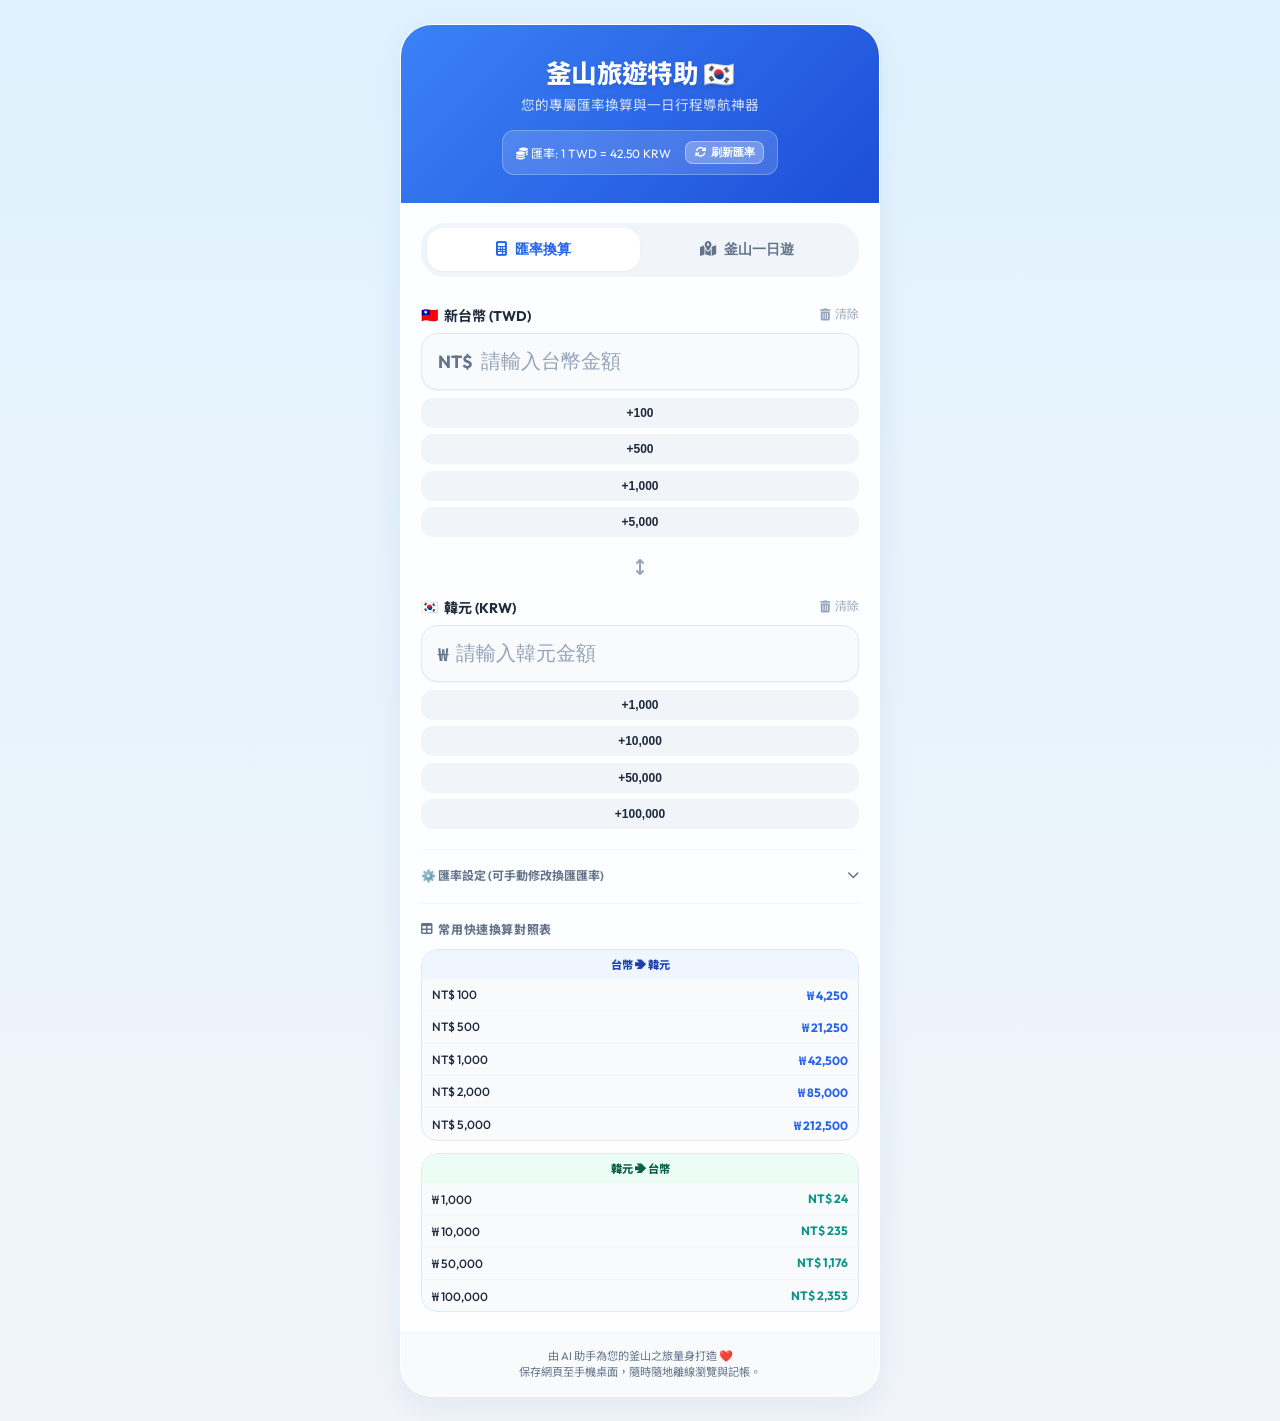
==== commit 57957268: "refactor: split index.html into js/data.js and js/app.js + bump SW cache to v10" ====
--- a/index.html
+++ b/index.html
@@ -1,4 +1,4 @@
-<!DOCTYPE html>
+﻿<!DOCTYPE html>
 <html lang="zh-TW">
 <head>
   <meta charset="UTF-8">
@@ -284,1424 +284,8 @@
     </footer>
   </div>
 
-  <!-- JavaScript Logic -->
-  <script>
-    // Current Selected Day State
-    let currentDay = 'day3';
-
-    // User State (must be declared before DOMContentLoaded runs, so renderItinerary() never gets a ReferenceError)
-    let userExpenses = {};
-    let completedSpots = {};
-    let isSimulation = false;
-    let simulatedMinutes = 480;
-    let lastActiveSpotId = null;
-
-    // Hotel Accommodation Data per day (sourced from 釜山Naver Map地址.docx)
-    const hotelData = {
-      day1: {
-        name: "西面：Arban Hotel 阿班飯店 🏨",
-        address: "부산 부산진구 중앙대로691번길 32",
-        note: "【住宿提醒】9/11 入住 1 晚。位於西面站 6/7 號出口步行 3-5 分鐘，生活機能極佳！"
-      },
-      day2: {
-        name: "廣安里：H Avenue Gwangalli Beach 廣安里海灘飯店 🏨",
-        address: "부산 수영구 광안해변로278번길 42 B동 9층",
-        note: "【換飯店提醒】今日從西面 Arban 退房，移防至廣安里海灘飯店（連住 4 晚至 9/16）！"
-      },
-      day3: {
-        name: "廣安里：H Avenue Gwangalli Beach 廣安里海灘飯店 🏨",
-        address: "부산 수영구 광안해변로278번길 42 B동 9층",
-        note: "【住宿】連住第 2 晚。飯店位於廣安海灘旁，出門即達水邊公園與沙灘。"
-      },
-      day4: {
-        name: "廣安里：H Avenue Gwangalli Beach 廣安里海灘飯店 🏨",
-        address: "부산 수영구 광안해변로278번길 42 B동 9층",
-        note: "【住宿】連住第 3 晚。今日遊覽海東龍宮寺與海雲台，晚間返回廣安里。"
-      },
-      day5: {
-        name: "廣安里：H Avenue Gwangalli Beach 廣安里海灘飯店 🏨",
-        address: "부산 수영구 광안해변로278번길 42 B동 9층",
-        note: "【住宿】連住第 4 晚（最後一晚）。今日體驗海雲台膠囊列車與 Club D Oasis 汗蒸幕。"
-      },
-      day6: {
-        name: "廣安里 ➔ 韓國金海國際機場 ✈️",
-        address: "부산광역시 강서구 공항진입로 108",
-        note: "【歸賦】辦理退房歸賦前往金海機場，搭機返台結束美好行程！"
-      }
-    };
-
-    // Full 6-Day Itinerary Data Object (9/11 ~ 9/16)
-    const itineraryData = {
-  "day1": [
-    {
-      "id": "d1-spot-0",
-      "timeStart": "09:00",
-      "timeEnd": "14:15",
-      "title": "啟程：台南出發 ➔ 高雄小港機場 🛫",
-      "desc": "預計早上 09:00-09:30 從台南出發前往小港機場，14:15 飛機起飛。",
-      "address": "高雄國際機場 (小港機場)",
-      "note": "【備忘】出發前確定 E-sim 安裝、 Visit Busan Pass App 綁定、隨身準備 ₩50,000~₩100,000 韓元現金儲值交通卡。",
-      "mapLinkKakao": "https://map.kakao.com/",
-      "mapLinkNaver": "https://map.naver.com/",
-      "estimatedCost": 0,
-      "costLabel": "啟程出發"
-    },
-    {
-      "id": "d1-spot-1",
-      "timeStart": "14:15",
-      "timeEnd": "17:55",
-      "title": "飛行與入境：高雄小港 ➔ 釜山金海國際機場 ✈️",
-      "desc": "17:55 抵達金海機場。辦理入境手續後搭輕軌至沙上站轉地鐵至西面。",
-      "address": "부산광역시 강서구 공항진입로 108 (김해국제공항)",
-      "note": "【交通與入境】搭輕軌至沙上站(30分鐘) ➔ 轉地鐵 2 號線至【西面站】(約45分鐘)。入境可預先填寫電子入境卡 (e-Arrival Card)。",
-      "mapLinkKakao": "https://map.kakao.com/link/search/김해국제공항",
-      "mapLinkNaver": "https://map.naver.com/v5/search/김해국제공항",
-      "estimatedCost": 2500,
-      "costLabel": "輕軌地鐵交通費"
-    },
-    {
-      "id": "d1-spot-2",
-      "timeStart": "19:30",
-      "timeEnd": "20:00",
-      "title": "西面「那英換錢所」換韓元 & Arban Hotel Check-in 🏨",
-      "desc": "前往那英換錢所換足韓元現金，入住西面 Arban Hotel。",
-      "address": "부산 부산진구 중앙대로691번길 32 (Arban Hotel)",
-      "note": "【飯店與換錢】Arban Hotel 位於西面站 7 號出口附近，生活機能極佳！在「那英換錢所」換現鈔。",
-      "mapLinkKakao": "https://map.kakao.com/link/search/부산 부산진구 중앙대로691번길 32",
-      "mapLinkNaver": "https://map.naver.com/v5/search/부산 부산진구 중앙대로691번길 32",
-      "estimatedCost": 0,
-      "costLabel": "辦理入住"
-    },
-    {
-      "id": "d1-spot-3",
-      "timeStart": "20:00",
-      "timeEnd": "21:30",
-      "title": "晚餐：山莊 1988 (Sanjang 1988 馬鈴薯排骨湯) 🍲",
-      "desc": "西面復古熱點！享用香辣濃郁、肉質軟嫩離骨的馬鈴薯排骨湯。",
-      "address": "부산 부산진구 동천로 97-6",
-      "note": "【美食】西面年輕人熱門名店，復古氛圍滿分，吸飽湯汁的大骨與馬鈴薯極度美味！",
-      "mapLinkKakao": "https://map.kakao.com/link/search/부산 부산진구 동천로 97-6",
-      "mapLinkNaver": "https://map.naver.com/v5/search/부산 부산진구 동천로 97-6",
-      "estimatedCost": 35000,
-      "costLabel": "馬鈴薯排骨湯晚餐費"
-    },
-    {
-      "id": "d1-spot-4",
-      "timeStart": "21:30",
-      "timeEnd": "23:00",
-      "title": "購物：Olive Young 西面總店 & 西面짱藥局 🛍️",
-      "desc": "大逛西面站 7 號出口 Olive Young 旗艦店與西面짱藥局採買護膚與藥品。",
-      "address": "부산광역시 부산진구 중앙대로 704-1 (Olive Young / 서면짱약국)",
-      "note": "【退稅提醒】Olive Young 滿 3 萬韓元現場持護照退稅！【西面짱藥局】藥局超大退稅齊全，有繁體中文說明。",
-      "mapLinkKakao": "https://map.kakao.com/link/search/부산광역시 부산진구 중앙대로 704-1",
-      "mapLinkNaver": "https://map.naver.com/v5/search/부산광역시 부산진구 중앙대로 704-1",
-      "estimatedCost": 50000,
-      "costLabel": "首晚藥妝與保健採買"
-    }
-  ],
-  "day2": [
-    {
-      "id": "d2-spot-1",
-      "timeStart": "09:30",
-      "timeEnd": "10:00",
-      "title": "早餐：Egg Drop 西面樂天後門店 🥪",
-      "desc": "退房前外帶現烤蒜香歐姆蛋吐司，當作去影島車上的點心。",
-      "address": "부산 부산진구 부전로66번길 12",
-      "note": "【美食】爆漿滑嫩歐姆蛋搭配奶油吐司，熱騰騰美味滿分。",
-      "mapLinkKakao": "https://map.kakao.com/link/search/부산 부산진구 부전로66번길 12",
-      "mapLinkNaver": "https://map.naver.com/v5/search/부산 부산진구 부전로66번길 12",
-      "estimatedCost": 12000,
-      "costLabel": "Egg Drop 早餐費"
-    },
-    {
-      "id": "d2-spot-2",
-      "timeStart": "10:00",
-      "timeEnd": "11:00",
-      "title": "Zimcarry 行李寄送 (西面 ➔ 廣安里) & 輕裝出發 🚕",
-      "desc": "預約 Zimcarry 將行李交給西面 Arban 櫃檯寄送，雙手空空直奔影島！",
-      "address": "부산 수영구 광안해변로278번길 42 (廣安里 H Avenue)",
-      "note": "【Zimcarry】行李直達廣安里飯店。叫計程車直奔影島 (車程約 25 分鐘)。",
-      "mapLinkKakao": "https://map.kakao.com/link/search/부산 수영구 광안해변로278번길 42",
-      "mapLinkNaver": "https://map.naver.com/v5/search/부산 수영구 광안해변로278번길 42",
-      "estimatedCost": 15000,
-      "costLabel": "Zimcarry + 計程車資"
-    },
-    {
-      "id": "d2-spot-3",
-      "timeStart": "11:30",
-      "timeEnd": "13:00",
-      "title": "午餐：影島海女村 (영도해녀촌) 🌊",
-      "desc": "坐在海邊岩石草蓆上，享用海女現撈新鮮海膽 + 紫菜飯捲 + 海膽拉麵。",
-      "address": "부산광역시 영도구 중리남로 2-36",
-      "note": "【美食】將新鮮海膽放在紫菜飯捲上一口吃下，絕美海景與極致美味！",
-      "mapLinkKakao": "https://map.kakao.com/link/search/부산광역시 영도구 중리남로 2-36",
-      "mapLinkNaver": "https://map.naver.com/v5/search/부산광역시 영도구 중리남로 2-36",
-      "estimatedCost": 35000,
-      "costLabel": "海鮮海膽拉麵餐費"
-    },
-    {
-      "id": "d2-spot-4",
-      "timeStart": "13:30",
-      "timeEnd": "16:30",
-      "title": "影島精華：國立海洋博物館 ➔ P.ARK ☕ ➔ 白淺灘文化村 🎨",
-      "desc": "參觀免費圓柱海底隧道水族館 ➔ 巨型海景咖啡廳 P.ARK ➔ 白淺灘文化村步道。",
-      "address": "부산광역시 영도구 절영로 194 (白淺灘文化村)",
-      "note": "【交通】海女村 ➔ P.ARK (計程車10分) ➔ 白淺灘 (計程車15分)。拍藍白彩繪村與絕壁海岸隧道！",
-      "mapLinkKakao": "https://map.kakao.com/link/search/부산광역시 영도구 절영로 194",
-      "mapLinkNaver": "https://map.naver.com/v5/search/부산광역시 영도구 절영로 194",
-      "estimatedCost": 20000,
-      "costLabel": "下午茶點心"
-    },
-    {
-      "id": "d2-spot-5",
-      "timeStart": "16:30",
-      "timeEnd": "17:15",
-      "title": "廣安里 Check-in：H Avenue Gwangalli Beach 🏨",
-      "desc": "搭計程車返回廣安里 H 大道飯店入住 (連住 4 晚至 9/16)。",
-      "address": "부산 수영구 광안해변로278번길 42 B동 9층",
-      "note": "【住宿】房間面海第一排！放好行李休整漫步廣安里沙灘。",
-      "mapLinkKakao": "https://map.kakao.com/link/search/부산 수영구 광안해변로278번길 42",
-      "mapLinkNaver": "https://map.naver.com/v5/search/부산 수영구 광안해변로278번길 42",
-      "estimatedCost": 15000,
-      "costLabel": "回廣安里計程車資"
-    },
-    {
-      "id": "d2-spot-6",
-      "timeStart": "18:00",
-      "timeEnd": "20:00",
-      "title": "水邊最高豬肉湯飯抽號碼牌 ➔ Millac the Market 逛街小食 🍢",
-      "desc": "先去水邊最高豬肉湯飯抽 Catch Table 號碼牌，散步至 Millac the Market 買小點心。",
-      "address": "부산 수영구 광안해변로370번길 9-32 (水邊最高돼지국밥)",
-      "note": "【Catch Table】先抽號碼牌 ➔ 逛廣安里複合商場 Millac the Market。",
-      "mapLinkKakao": "https://map.kakao.com/link/search/부산 수영구 광안해변로370번길 9-32",
-      "mapLinkNaver": "https://map.naver.com/v5/search/부산 수영구 광안해변로370번길 9-32",
-      "estimatedCost": 10000,
-      "costLabel": "Millac Market 點心費"
-    },
-    {
-      "id": "d2-spot-7",
-      "timeStart": "20:00",
-      "timeEnd": "20:15",
-      "title": "廣安里 M 無人機燈光秀 (Gwangalli Drone Light Show) 🎆",
-      "desc": "在廣安里房間或沙灘觀賞週六夜間無人機燈光秀！",
-      "address": "부산 수영구 광안해변로 219",
-      "note": "【燈光秀時間】夏季每週六 20:00 及 22:00 (長度約 10-12 分鐘)。廣安大橋夜景美不勝收！",
-      "mapLinkKakao": "https://map.kakao.com/link/search/부산 수영구 광안해변로 219",
-      "mapLinkNaver": "https://map.naver.com/v5/search/부산 수영구 광안해변로 219",
-      "estimatedCost": 0,
-      "costLabel": "免費觀賞"
-    },
-    {
-      "id": "d2-spot-8",
-      "timeStart": "20:30",
-      "timeEnd": "22:00",
-      "title": "晚餐：水邊最高豬肉湯飯 (수변최고돼지국밥) 🍲",
-      "desc": "享用釜山豬肉湯飯排名第一名名店！鮮美濃郁無腥味。",
-      "address": "부산 수영구 광안해변로370번길 9-32",
-      "note": "【美食】加入韭菜、蝦醬調味，搭配金黃酥脆的抗生素豬五花，湯頭濃郁令人回味無窮。",
-      "mapLinkKakao": "https://map.kakao.com/link/search/부산 수영구 광안해변로370번길 9-32",
-      "mapLinkNaver": "https://map.naver.com/v5/search/부산 수영구 광안해변로370번길 9-32",
-      "estimatedCost": 24000,
-      "costLabel": "豬肉湯飯晚餐費"
-    }
-  ],
-  "day3": [
-    {
-      "id": "spot-1",
-      "timeStart": "08:00",
-      "timeEnd": "09:00",
-      "title": "早餐：ALL SUNDAY 貝果 廣安店 🥯",
-      "desc": "廣安里必吃超人氣貝果，口感扎實Q彈，起司抹醬大推！",
-      "address": "부산 수영구 광안로61번길 28 1층",
-      "note": "【推薦】熱門口味容易完售，建議踩點或提早抵達挑選好口味。",
-      "mapLinkKakao": "https://map.kakao.com/link/search/부산 수영구 광안로61번길 28",
-      "mapLinkNaver": "https://map.naver.com/v5/search/부산 수영구 광안로61번길 28 1층",
-      "estimatedCost": 10000,
-      "costLabel": "貝果早餐費"
-    },
-    {
-      "id": "spot-2",
-      "timeStart": "09:00",
-      "timeEnd": "09:35",
-      "title": "轉場：廣安里 ➔ 甘川洞 🚕",
-      "desc": "搭乘計程車，從廣安里直奔甘川洞文化村。",
-      "address": "부산광역시 사하구 감내2로 203 (감천문화마을)",
-      "note": "【交通】建議直達計程車以節省體力 (車程約 35 分鐘，預估車資 ₩18,000)。",
-      "mapLinkKakao": "https://map.kakao.com/link/search/부산광역시 사하구 감내2로 203",
-      "mapLinkNaver": "https://map.naver.com/v5/search/부산광역시 사하구 감내2로 203",
-      "estimatedCost": 18000,
-      "costLabel": "預估計程車資"
-    },
-    {
-      "id": "spot-3",
-      "timeStart": "09:35",
-      "timeEnd": "11:30",
-      "title": "景點：甘川洞文化村 🎨 ＋ 手翻書 Flipbook Studio 📖",
-      "desc": "探索彩色壁畫村，尋找小王子與狐狸合照，到景觀咖啡廳俯瞰村落。",
-      "address": "부산광역시 사하구 감내2로 203",
-      "note": "【VBP 藍色景點】甘川洞手翻書 Flipbook Studio 免費！8秒鐘連貫動態錄影(建議揮手 ➔ 比愛心 ➔ 親一下)！",
-      "mapLinkKakao": "https://map.kakao.com/link/search/부산광역시 사하구 감내2로 203",
-      "mapLinkNaver": "https://map.naver.com/v5/search/부산광역시 사하구 감내2로 203",
-      "estimatedCost": 0,
-      "costLabel": "手翻書 (Busan Pass 免費)"
-    },
-    {
-      "id": "spot-4",
-      "timeStart": "11:30",
-      "timeEnd": "11:45",
-      "title": "轉場：甘川洞 ➔ 松島 🚕",
-      "desc": "前往松島午餐餐廳「海底貝殼王國」。",
-      "address": "부산 서구 송도해변로 147-1 (바닷속조개왕국)",
-      "note": "【交通】計程車車程極短，約 12-15 分鐘。預估車資約 ₩6,000。",
-      "mapLinkKakao": "https://map.kakao.com/link/search/부산 서구 송도해변로 147-1",
-      "mapLinkNaver": "https://map.naver.com/v5/search/부산 서구 송도해변로 147-1",
-      "estimatedCost": 6000,
-      "costLabel": "預估計程車資"
-    },
-    {
-      "id": "spot-5",
-      "timeStart": "11:45",
-      "timeEnd": "13:30",
-      "title": "午餐：海底貝殼王國（烤扇貝） 🦪",
-      "desc": "松島經典海邊美味！享用炭火現烤、放滿起司的新鮮扇貝。",
-      "address": "부산 서구 송도해변로 147-1",
-      "note": "【推薦】烤扇貝加上起司與洋蔥調味，最後配上海苔炒飯堪稱一絕！",
-      "mapLinkKakao": "https://map.kakao.com/link/search/부산 서구 송도해변로 147-1",
-      "mapLinkNaver": "https://map.naver.com/v5/search/부산 서구 송도해변로 147-1",
-      "estimatedCost": 60000,
-      "costLabel": "雙人烤扇貝餐費"
-    },
-    {
-      "id": "spot-6",
-      "timeStart": "13:30",
-      "timeEnd": "13:40",
-      "title": "轉場：步行前往纜車站 🚶",
-      "desc": "從餐廳出發移動至「松島灣纜車站」。",
-      "address": "부산 서구 송도해변로 171",
-      "note": "【交通】可散步慢慢沿海岸走（約 10 分鐘）或搭計程車（3分鐘，基本車資）。",
-      "mapLinkKakao": "https://map.kakao.com/link/search/부산 서구 송도해변로 171",
-      "mapLinkNaver": "https://map.naver.com/v5/search/부산 서구 송도해변로 171",
-      "estimatedCost": 0,
-      "costLabel": "步行前往"
-    },
-    {
-      "id": "spot-7",
-      "timeStart": "13:40",
-      "timeEnd": "14:20",
-      "title": "景點：松島海上纜車 (水晶車廂) 纜車跨海 🚠",
-      "desc": "使用 Busan Pass 兌換松島海上纜車門票，排隊搭乘水晶車廂跨海。",
-      "address": "부산 서구 송도해변로 171 (송도해상케이블카)",
-      "note": "【VBP 藍色景點】免費兌換來回票。預留週日下午排隊搭乘水晶車廂（透明地板）的時間。",
-      "mapLinkKakao": "https://map.kakao.com/link/search/부산 서구 송도해변로 171",
-      "mapLinkNaver": "https://map.naver.com/v5/search/부산 서구 송도해변로 171",
-      "estimatedCost": 0,
-      "costLabel": "海上纜車 (Busan Pass 免費)"
-    },
-    {
-      "id": "spot-8",
-      "timeStart": "14:20",
-      "timeEnd": "14:50",
-      "title": "景點：朝聖松島龍宮雲橋 🌉",
-      "desc": "行走在網狀鏤空的雲橋上，感受海浪在腳下奔騰的震撼，眺望陡峭懸崖。",
-      "address": "부산광역시 서구 암남동 620-53",
-      "note": "【注意】需現場自費 ₩1,000 (不含在Pass)。纜車 SkyPark 站出口順右側下坡走 5 分鐘即達。",
-      "mapLinkKakao": "https://map.kakao.com/link/search/부산광역시 서구 암남동 620-53",
-      "mapLinkNaver": "https://map.naver.com/v5/search/부산광역시 서구 암남동 620-53",
-      "estimatedCost": 1000,
-      "costLabel": "雲橋門票 (需自費)"
-    },
-    {
-      "id": "spot-9",
-      "timeStart": "14:50",
-      "timeEnd": "15:10",
-      "title": "拍照：岩南公園海岸木棧道 📸",
-      "desc": "沿著雲橋旁的海岸懸崖木棧道漫步，拍攝極具張力的絕美海景合影。",
-      "address": "부산광역시 서구 암남동 620-53",
-      "note": "【推薦】走大約 10 分鐘拍完精華照片後原路折返。",
-      "mapLinkKakao": "https://map.kakao.com/link/search/부산광역시 서구 암남동 620-53",
-      "mapLinkNaver": "https://map.naver.com/v5/search/부산광역시 서구 암남동 620-53",
-      "estimatedCost": 0,
-      "costLabel": "免費參觀"
-    },
-    {
-      "id": "spot-10",
-      "timeStart": "15:10",
-      "timeEnd": "15:40",
-      "title": "景點：纜車站 3 樓頂樓與恐龍廣場 🦖",
-      "desc": "回到纜車 SkyPark 站 3 樓觀景台拍小王子，1 樓廣場看發聲動態恐龍。",
-      "address": "부산 서구 송도해변로 171",
-      "note": "【指南】頂樓觀景台與小王子、飛機合照，1 樓欣賞高聳巨大暴龍。",
-      "mapLinkKakao": "https://map.kakao.com/link/search/부산 서구 송도해변로 171",
-      "mapLinkNaver": "https://map.naver.com/v5/search/부산 서구 송도해변로 171",
-      "estimatedCost": 0,
-      "costLabel": "免費參觀"
-    },
-    {
-      "id": "spot-11",
-      "timeStart": "15:40",
-      "timeEnd": "16:00",
-      "title": "回程：搭乘回程纜車 (夕陽海景) 🚠",
-      "desc": "搭纜車返回松島灣站。在海中央迎接斜陽，欣賞波光粼粼的夕陽海景。",
-      "address": "부산 서구 송도해변로 171",
-      "note": "【提醒】從高空俯瞰夕陽海景非常美麗，相機不要收！",
-      "mapLinkKakao": "https://map.kakao.com/link/search/부산 서구 송도해변로 171",
-      "mapLinkNaver": "https://map.naver.com/v5/search/부산 서구 송도해변로 171",
-      "estimatedCost": 0,
-      "costLabel": "回程纜車"
-    },
-    {
-      "id": "spot-12",
-      "timeStart": "16:00",
-      "timeEnd": "16:15",
-      "title": "轉場：松島 ➔ 南浦洞光復路商圈 🚕",
-      "desc": "從松島纜車站搭計程車移防南浦洞繁華商圈 (約 10-15 分鐘)。",
-      "address": "부산광역시 중구 비프광장로 36",
-      "note": "【交通】計程車車程約 10-15 分鐘，預估車資 ₩7,000。",
-      "mapLinkKakao": "https://map.kakao.com/link/search/부산광역시 중구 비프광장로 36",
-      "mapLinkNaver": "https://map.naver.com/v5/search/부산광역시 중구 비프광장로 36",
-      "estimatedCost": 7000,
-      "costLabel": "預估計程車資"
-    },
-    {
-      "id": "spot-13",
-      "timeStart": "16:20",
-      "timeEnd": "16:50",
-      "title": "點心：BIFF 廣場吃黑糖餅 🥞",
-      "desc": "排隊朝聖剛出爐熱騰騰酥脆的「元祖黑糖餅」。",
-      "address": "부산광역시 중구 비프광장로 36",
-      "note": "【美食】金黃酥脆黑糖餅塞滿堅果，建議一拿到熱熱吃，極度美味！",
-      "mapLinkKakao": "https://map.kakao.com/link/search/부산광역시 중구 비프광장로 36",
-      "mapLinkNaver": "https://map.naver.com/v5/search/부산광역시 중구 비프광장로 36",
-      "estimatedCost": 4000,
-      "costLabel": "黑糖餅點心費 (2人份)"
-    },
-    {
-      "id": "spot-14",
-      "timeStart": "16:50",
-      "timeEnd": "20:00",
-      "title": "南浦洞精華區 ＆ 樂天百貨 11 樓頂樓花園 ＆ 晚餐：南浦蔘雞湯 🛍️",
-      "desc": "大逛光復路、國際市場、樂天百貨大創。樂天 11 樓免費看影島大橋與釜山港景！晚餐享用數十年歷史南浦蔘雞湯。",
-      "address": "부산광역시 중구 남포길 16-1 (남포삼계탕)",
-      "note": "【樂天免費夜景】11 樓頂樓花園可免費近距離看影島大橋！【晚餐】南浦蔘雞湯雞肉軟嫩、附人蔘酒！",
-      "mapLinkKakao": "https://map.kakao.com/link/search/부산광역시 중구 남포길 16-1",
-      "mapLinkNaver": "https://map.naver.com/v5/search/부산광역시 중구 남포길 16-1",
-      "estimatedCost": 45000,
-      "costLabel": "晚餐與南浦洞採買"
-    },
-    {
-      "id": "spot-15",
-      "timeStart": "20:00",
-      "timeEnd": "20:30",
-      "title": "回程：南浦洞 ➔ 廣安里 🚕",
-      "desc": "搭乘計程車直達廣安里 (約 25 分鐘，行經廣安大橋欣賞夜景)。",
-      "address": "부산 수영구 광안해변로278번길 42 (H Avenue Hotel)",
-      "note": "【交通】計程車直達廣安里 (預估車資 ₩15,000)。",
-      "mapLinkKakao": "https://map.kakao.com/link/search/부산 수영구 광안해변로278번길 42",
-      "mapLinkNaver": "https://map.naver.com/v5/search/부산 수영구 광안해변로278번길 42",
-      "estimatedCost": 15000,
-      "costLabel": "回程計程車資"
-    }
-  ],
-  "day4": [
-    {
-      "id": "d4-spot-1",
-      "timeStart": "09:00",
-      "timeEnd": "10:00",
-      "title": "早餐：大海鮑魚粥 (바다마루전복죽) 🥣",
-      "desc": "地鐵海雲台站 3 號出口步行 8 分鐘，享用名店濃厚綠色鮑魚肝臟粥！",
-      "address": "부산광역시 해운대구 달맞이길62번길 7",
-      "note": "【美食】使用整顆新鮮鮑魚與濃醇鮑魚肝熬煮，鮮美滋補！",
-      "mapLinkKakao": "https://map.kakao.com/link/search/부산광역시 해운대구 달맞이길62번길 7",
-      "mapLinkNaver": "https://map.naver.com/v5/search/부산광역시 해운대구 달맞이길62번길 7",
-      "estimatedCost": 30000,
-      "costLabel": "雙人鮑魚粥早餐費"
-    },
-    {
-      "id": "d4-spot-2",
-      "timeStart": "10:00",
-      "timeEnd": "11:30",
-      "title": "散步逛街：海里團路 (해리단길) ☕",
-      "desc": "海雲台站 4 號出口後方「海里團路」，逛文青選物店、拍人生四格照或喝咖啡。",
-      "address": "부산광역시 해운대구 우동 537-11",
-      "note": "【風格選物】舊車站後方文青特色小店雲集！",
-      "mapLinkKakao": "https://map.kakao.com/link/search/부산광역시 해운대구 우동 537-11",
-      "mapLinkNaver": "https://map.naver.com/v5/search/부산광역시 해운대구 우동 537-11",
-      "estimatedCost": 10000,
-      "costLabel": "海里團路選物與咖啡"
-    },
-    {
-      "id": "d4-spot-3",
-      "timeStart": "11:30",
-      "timeEnd": "13:00",
-      "title": "午餐：龍宮海鮮托盤炸醬 (용궁해물야채쟁반짜장) 🍜",
-      "desc": "搭計程車前往機張享用滿滿魷魚蝦仁現炒的超狂托盤海鮮炸醬麵。",
-      "address": "부산광역시 기장군 기장읍 시랑리 393-6",
-      "note": "【美食】大份量炸醬麵微辣香濃，搭配海鮮糖醋肉簡直絕配！",
-      "mapLinkKakao": "https://map.kakao.com/link/search/부산광역시 기장군 기장읍 시랑리 393-6",
-      "mapLinkNaver": "https://map.naver.com/v5/search/부산광역시 기장군 기장읍 시랑리 393-6",
-      "estimatedCost": 22000,
-      "costLabel": "海鮮托盤炸醬麵餐費"
-    },
-    {
-      "id": "d4-spot-4",
-      "timeStart": "13:15",
-      "timeEnd": "14:45",
-      "title": "景點：海東龍宮寺 (해동 용궁사) 🐉",
-      "desc": "參觀韓國唯一建在海邊海蝕崖峭壁上的古剎，聽濤觀海絕美景致！",
-      "address": "부산광역시 기장군 기장읍 용궁길 86",
-      "note": "【參觀】入口有十二生肖雕像，寺內洗手間設備完善。",
-      "mapLinkKakao": "https://map.kakao.com/link/search/부산광역시 기장군 기장읍 용궁길 86",
-      "mapLinkNaver": "https://map.naver.com/v5/search/부산광역시 기장군 기장읍 용궁길 86",
-      "estimatedCost": 0,
-      "costLabel": "免費參觀"
-    },
-    {
-      "id": "d4-spot-5",
-      "timeStart": "15:00",
-      "timeEnd": "16:30",
-      "title": "體驗：Skyline Luge 斜坡滑車 (2次滑車) 🏎️",
-      "desc": "搭纜車攻頂，駕駛無動力賽車從蜿蜒斜坡賽道一路俯衝疾馳！",
-      "address": "부산 기장군 기장읍 기장해안로 205",
-      "note": "【VBP 紫色景點】換好的門票務必收好（每次玩掃 QR Code），自備拋棄式浴帽戴頭盔。",
-      "mapLinkKakao": "https://map.kakao.com/link/search/부산 기장군 기장읍 기장해안로 205",
-      "mapLinkNaver": "https://map.naver.com/v5/search/부산 기장군 기장읍 기장해안로 205",
-      "estimatedCost": 35000,
-      "costLabel": "Luge 滑車門票 (VBP 免費)"
-    },
-    {
-      "id": "d4-spot-6",
-      "timeStart": "16:30",
-      "timeEnd": "17:00",
-      "title": "轉場：樂天世界 ➔ 海雲台市場 🚕",
-      "desc": "搭乘計程車從樂天世界/機張返回海雲台市場 (約 20 分鐘)。",
-      "address": "부산광역시 해운대구 구남로41번길 22-1",
-      "note": "【交通】計程車返回海雲台周邊。",
-      "mapLinkKakao": "https://map.kakao.com/link/search/부산광역시 해운대구 구남로41번길 22-1",
-      "mapLinkNaver": "https://map.naver.com/v5/search/부산광역시 해운대구 구남로41번길 22-1",
-      "estimatedCost": 15000,
-      "costLabel": "回海雲台計程車資"
-    },
-    {
-      "id": "d4-spot-7",
-      "timeStart": "17:00",
-      "timeEnd": "20:00",
-      "title": "晚餐：海雲台市場盲鰻 或 名品海雲台傳聞中蔘雞湯 🍲",
-      "desc": "享用在地炭火香辣盲鰻或濃醇滋補傳聞中蔘雞湯，用餐後逛市場與 Olive Young。",
-      "address": "부산광역시 해운대구 중동2로 6 (名品海雲台蔘雞湯)",
-      "note": "【美食】蔘雞湯附贈人蔘酒小瓶可直接飲用或加入湯中；盲鰻炭火香辣滋味！",
-      "mapLinkKakao": "https://map.kakao.com/link/search/부산광역시 해운대구 중동2로 6",
-      "mapLinkNaver": "https://map.naver.com/v5/search/부산광역시 해운대구 중동2로 6",
-      "estimatedCost": 36000,
-      "costLabel": "海雲台晚餐費"
-    },
-    {
-      "id": "d4-spot-8",
-      "timeStart": "20:10",
-      "timeEnd": "20:30",
-      "title": "夜景：The Bay 101 (더베이101) 🌃",
-      "desc": "搭車 5 分鐘或散步 15-20 分鐘至 The Bay 101 拍攝摩天大樓海面倒影夢幻夜景！",
-      "address": "부산광역시 해운대구 동백로 52",
-      "note": "【體驗】白色濱海複合建築，空地倒水拍攝海雲台高樓群倒影。",
-      "mapLinkKakao": "https://map.kakao.com/link/search/부산광역시 해운대구 동백로 52",
-      "mapLinkNaver": "https://map.naver.com/v5/search/부산광역시 해운대구 동백로 52",
-      "estimatedCost": 10000,
-      "costLabel": "夜景飲料點心"
-    },
-    {
-      "id": "d4-spot-9",
-      "timeStart": "20:30",
-      "timeEnd": "21:00",
-      "title": "回程：海雲台 ➔ 廣安里住宿 🚕",
-      "desc": "返回廣安里 H Avenue Hotel 休息。",
-      "address": "부산 수영구 광안해변로278번길 42",
-      "note": "【住宿】返回飯店休息。",
-      "mapLinkKakao": "https://map.kakao.com/link/search/부산 수영구 광안해변로278번길 42",
-      "mapLinkNaver": "https://map.naver.com/v5/search/부산 수영구 광안해변로278번길 42",
-      "estimatedCost": 12000,
-      "costLabel": "回廣安里計程車資"
-    }
-  ],
-  "day5": [
-    {
-      "id": "d5-spot-1",
-      "timeStart": "09:00",
-      "timeEnd": "09:30",
-      "title": "轉場：廣安里 ➔ 尾浦車站 🚕",
-      "desc": "搭計程車前往海雲台藍線公園尾浦車站 (約 20-25 分鐘)。",
-      "address": "부산광역시 해운대구 달맞이길62번길 13 (尾浦站)",
-      "note": "【交通】計程車前往尾浦站。",
-      "mapLinkKakao": "https://map.kakao.com/link/search/부산광역시 해운대구 달맞이길62번길 13",
-      "mapLinkNaver": "https://map.naver.com/v5/search/부산광역시 해운대구 달맞이길62번길 13",
-      "estimatedCost": 12000,
-      "costLabel": "計程車資"
-    },
-    {
-      "id": "d5-spot-2",
-      "timeStart": "10:00",
-      "timeEnd": "10:30",
-      "title": "點心：自然島鹽麵包 釜山店 (자연도소금빵) 🥐",
-      "desc": "尾浦站對面排隊購買剛出爐外酥內軟爆香奶油鹽麵包！",
-      "address": "부산 해운대구 달맞이길62번길 12-2 1층",
-      "note": "【美食】一次買一袋 4 個裝，剛出爐熱熱吃香氣撲鼻！",
-      "mapLinkKakao": "https://map.kakao.com/link/search/부산 해운대구 달맞이길62번길 12-2",
-      "mapLinkNaver": "https://map.naver.com/v5/search/부산 해운대구 달맞이길62번길 12-2 1층",
-      "estimatedCost": 12000,
-      "costLabel": "鹽麵包點心費"
-    },
-    {
-      "id": "d5-spot-3",
-      "timeStart": "10:30",
-      "timeEnd": "11:00",
-      "title": "體驗：天空膠囊列車 (尾浦站 ➔ 青沙浦站) 🚃",
-      "desc": "搭乘兩人專屬彩繪天空膠囊列車，在懸空軌道上俯瞰蔚藍海岸線。",
-      "address": "부산광역시 해운대구 달맞이길62번길 13",
-      "note": "【自費預約】8/18 06:00 預訂。請於預約時間前 10-15 分鐘報到排隊搭乘。",
-      "mapLinkKakao": "https://map.kakao.com/link/search/부산광역시 해운대구 달맞이길62번길 13",
-      "mapLinkNaver": "https://map.naver.com/v5/search/부산광역시 해운대구 달맞이길62번길 13",
-      "estimatedCost": 35000,
-      "costLabel": "膠囊列車車票"
-    },
-    {
-      "id": "d5-spot-4",
-      "timeStart": "11:05",
-      "timeEnd": "12:00",
-      "title": "拍照：灌籃高手海景平交道 ＆ 青沙浦天空步道 📸",
-      "desc": "青沙浦站一出站拍灌籃高手海景平交道，步行 8 分鐘至天空步道停留 20 分鐘。",
-      "address": "부산해운대구청사포로120-1",
-      "note": "【定位】定位平交道旁的「Clam Sand Busan」咖啡廳即可找到最佳拍照點！",
-      "mapLinkKakao": "https://map.kakao.com/link/search/부산해운대구청사포로120-1",
-      "mapLinkNaver": "https://map.naver.com/v5/search/부산해운대구청사포로120-1",
-      "estimatedCost": 0,
-      "costLabel": "免費參觀拍照"
-    },
-    {
-      "id": "d5-spot-5",
-      "timeStart": "12:00",
-      "timeEnd": "13:15",
-      "title": "午餐：向海開飯 (醬蟹定食) 或 青沙浦船長家 (烤貝烤盲鰻) 🦪",
-      "desc": "享用向海開飯鮑魚黃花魚/醬蟹定食，或船長家綜合炭火烤貝海鮮！",
-      "address": "부산 해운대구 청사포로58번길 118",
-      "note": "【美食】享受青沙浦極致海鮮大餐！",
-      "mapLinkKakao": "https://map.kakao.com/link/search/부산 해운대구 청사포로58번길 118",
-      "mapLinkNaver": "https://map.naver.com/v5/search/부산 해운대구 청사포로58번길 118",
-      "estimatedCost": 65000,
-      "costLabel": "海鮮大餐午餐費"
-    },
-    {
-      "id": "d5-spot-6",
-      "timeStart": "13:15",
-      "timeEnd": "14:15",
-      "title": "體驗：海岸列車 (青沙浦 ➔ 尾浦) 🚆",
-      "desc": "走到青沙浦車站，用 VBP BIG 5 兌換實體車票搭乘海岸列車回到尾浦。",
-      "address": "부산광역시 해운대구 청사포",
-      "note": "【VBP 藍色景點】使用 VBP 兌換海岸列車實體車票搭回尾浦。",
-      "mapLinkKakao": "https://map.kakao.com/link/search/부산광역시 해운대구 青沙浦",
-      "mapLinkNaver": "https://map.naver.com/v5/search/부산광역시 해운대구 青沙浦",
-      "estimatedCost": 0,
-      "costLabel": "海岸列車 (VBP 免費)"
-    },
-    {
-      "id": "d5-spot-7",
-      "timeStart": "14:30",
-      "timeEnd": "18:30",
-      "title": "體驗：Club D Oasis 舒壓體驗 (汗蒸幕/水療 SPA/戶外清水堂) ♨️",
-      "desc": "從尾浦站步行 5 分鐘進入 LCT 大樓 5F~6F，享受高空五星級汗蒸幕與露天溫泉！",
-      "address": "부산광역시 해운대구 달맞이길 30 (엘시티 5층)",
-      "note": "【VBP 紫色景點】出示 VBP SPA 票免費入場 4 小時！可使用戶外 SPA 清水堂 (需自備泳衣) ＋ 汗蒸幕。",
-      "mapLinkKakao": "https://map.kakao.com/link/search/부산광역시 해운대구 달맞이길 30",
-      "mapLinkNaver": "https://map.naver.com/v5/search/부산광역시 해운대구 달맞이길 30",
-      "estimatedCost": 30000,
-      "costLabel": "Club D Oasis (VBP 免費)"
-    },
-    {
-      "id": "d5-spot-8",
-      "timeStart": "18:30",
-      "timeEnd": "19:00",
-      "title": "轉場：Club D ➔ 廣安里 🚕",
-      "desc": "搭乘計程車直達廣安里 (約 15-20 分鐘)。",
-      "address": "부산 수영구 남천바다로 33번길 47",
-      "note": "【交通】計程車直達廣安里。",
-      "mapLinkKakao": "https://map.kakao.com/link/search/부산 수영구 남천바다로 33번길 47",
-      "mapLinkNaver": "https://map.naver.com/v5/search/부산 수영구 남천바다로 33번길 47",
-      "estimatedCost": 15000,
-      "costLabel": "計程車資"
-    },
-    {
-      "id": "d5-spot-9",
-      "timeStart": "19:00",
-      "timeEnd": "21:00",
-      "title": "晚餐：釜山宅 廣安里店 (或彥陽家燒肉) 🥩",
-      "desc": "享用專人代烤厚切豬五花與極品醬燒烤牛肉！",
-      "address": "부산 수영구 남천바다로 33번길 47 (釜山宅)",
-      "note": "【美食】專人代烤肉質香甜多汁，搭配韓式大蒜沾醬與生菜包肉絕配！",
-      "mapLinkKakao": "https://map.kakao.com/link/search/부산 수영구 남천바다로 33번길 47",
-      "mapLinkNaver": "https://map.naver.com/v5/search/부산 수영구 남천바다로 33번길 47",
-      "estimatedCost": 70000,
-      "costLabel": "廣安里極品烤肉晚餐"
-    }
-  ],
-  "day6": [
-    {
-      "id": "d6-spot-1",
-      "timeStart": "08:30",
-      "timeEnd": "10:00",
-      "title": "早餐：廣安里人氣海景早午餐 Working Holiday 🥞",
-      "desc": "享用廣安里海灘第一排無敵海景早午餐與熱咖啡。(12:00 前辦理退房)",
-      "address": "부산 수영구 광안해변로 219",
-      "note": "【退房與早午餐】愜意享用早午餐，12:00 前退房。",
-      "mapLinkKakao": "https://map.kakao.com/link/search/부산 수영구 광안해변로 219",
-      "mapLinkNaver": "https://map.naver.com/v5/search/부산 수영구 광안해변로 219",
-      "estimatedCost": 25000,
-      "costLabel": "海景早午餐費"
-    },
-    {
-      "id": "d6-spot-2",
-      "timeStart": "10:00",
-      "timeEnd": "11:00",
-      "title": "廣安里最後巡禮 & 伴手禮採買 🛍️",
-      "desc": "大逛廣安海灘大道 Olive Young 門市採買零食伴手禮與護膚品。",
-      "address": "부산 수영구 광안해변로 219 (Olive Young 廣安海灘店)",
-      "note": "【購物】現場出示護照退稅採買零食與美妝。",
-      "mapLinkKakao": "https://map.kakao.com/link/search/부산 수영구 광안해변로 219",
-      "mapLinkNaver": "https://map.naver.com/v5/search/부산 수영구 광안해변로 219",
-      "estimatedCost": 30000,
-      "costLabel": "伴手禮與零食採買"
-    },
-    {
-      "id": "d6-spot-3",
-      "timeStart": "11:00",
-      "timeEnd": "12:15",
-      "title": "午餐：Handasot 釜飯 (한다솥 廣安里總店) 或 冬面食小麥冷麵 🍚",
-      "desc": "享用主打新鮮鮑魚雪蟹的極品現炊釜飯，或 Q 彈小麥冷麵與手工薄皮餃子！",
-      "address": "부산광역시 수영구 남천바다로33번길 101 (Handasot)",
-      "note": "【美食】Handasot 釜飯淋特製醬汁拌勻，倒大麥茶做成茶湯泡飯！冬面食小麥冷麵消暑清爽。",
-      "mapLinkKakao": "https://map.kakao.com/link/search/부산광역시 수영구 남천바다로33번길 101",
-      "mapLinkNaver": "https://map.naver.com/v5/search/부산광역시 수영구 남천바다로33번길 101",
-      "estimatedCost": 36000,
-      "costLabel": "釜飯午餐費"
-    },
-    {
-      "id": "d6-spot-4",
-      "timeStart": "12:15",
-      "timeEnd": "13:00",
-      "title": "轉場：廣安里 ➔ 釜山金海國際機場 🚕",
-      "desc": "搭乘計程車直達金海機場 (約 35 分鐘，車資約 ₩32,000) 或地鐵 2 號線轉輕軌。",
-      "address": "부산광역시 강서구 공항진입로 108 (金海機場)",
-      "note": "【交通】建議直接搭計程車直達機場最省力；若搭地鐵需由廣安站 ➔ 沙上站轉輕軌至機場。",
-      "mapLinkKakao": "https://map.kakao.com/link/search/김해국제공항",
-      "mapLinkNaver": "https://map.naver.com/v5/search/김해국제공항",
-      "estimatedCost": 32000,
-      "costLabel": "機場直達計程車資"
-    },
-    {
-      "id": "d6-spot-5",
-      "timeStart": "13:00",
-      "timeEnd": "15:00",
-      "title": "機場報到、辦理退稅 & 買【古來思魚糕】🛍️",
-      "desc": "辦理登機與托運、機台掃描退稅，在機場入關前補貨購買古來思魚糕！",
-      "address": "부산광역시 강서구 공항진입로 108",
-      "note": "【退稅與伴手禮】退稅單機台掃描退稅。入關前購買韓國名店古來思魚糕。",
-      "mapLinkKakao": "https://map.kakao.com/link/search/김해국제공항",
-      "mapLinkNaver": "https://map.naver.com/v5/search/김해국제공항",
-      "estimatedCost": 10000,
-      "costLabel": "古來思魚糕"
-    },
-    {
-      "id": "d6-spot-6",
-      "timeStart": "15:00",
-      "timeEnd": "17:30",
-      "title": "離境：德威航空起飛返台 ✈️",
-      "desc": "15:00 德威航空起飛，平安返抵台灣，結束充實滿載的 6 天 5 夜釜山之旅！",
-      "address": "台灣高雄國際機場 / 台南",
-      "note": "【歸賦】平安抵達台灣！",
-      "mapLinkKakao": "https://map.kakao.com/",
-      mapLinkNaver: "https://map.naver.com/",
-      "estimatedCost": 0,
-      "costLabel": "平安歸賦"
-    }
-  ]
-}
-;
-
-    let currentRate = 42.50;
-    const apiURL = 'https://open.er-api.com/v6/latest/TWD';
-
-    // DOM Elements
-    const twdInput = document.getElementById('twd-input');
-    const krwInput = document.getElementById('krw-input');
-    const rateInput = document.getElementById('rate-input');
-
-    // ------------------ INITIALIZE APP ------------------
-    window.addEventListener('DOMContentLoaded', () => {
-      // 1. Load data from LocalStorage
-      loadSavedState();
-      
-      // 2. Fetch Currency Rate
-      fetchLatestRate();
-      
-      // 3. Render Hotel Card & Schedule
-      renderHotelCard();
-      renderItinerary();
-      
-      // 4. Start Time ticking loop
-      startClockTicker();
-    });
-
-    // Load Local Storage State
-    function loadSavedState() {
-      try {
-        const savedDay = localStorage.getItem('busan_current_day');
-        if (savedDay && itineraryData[savedDay]) {
-          currentDay = savedDay;
-          const selectElem = document.getElementById('day-select-dropdown');
-          if (selectElem) selectElem.value = currentDay;
-        }
-
-        const expenses = localStorage.getItem('busan_expenses');
-        if (expenses) userExpenses = JSON.parse(expenses);
-
-        const completed = localStorage.getItem('busan_completed');
-        if (completed) completedSpots = JSON.parse(completed);
-
-        const simSaved = localStorage.getItem('busan_is_sim');
-        const simMinSaved = localStorage.getItem('busan_sim_min');
-        if (simSaved === 'true') {
-          isSimulation = true;
-          simulatedMinutes = parseInt(simMinSaved) || 480;
-          document.getElementById('sim-slider').disabled = false;
-          document.getElementById('sim-slider').value = simulatedMinutes;
-          document.getElementById('sim-toggle-btn').classList.add('active');
-          document.getElementById('sim-toggle-btn').innerText = '實時時間模式';
-        }
-      } catch (err) {
-        console.warn('LocalStorage error:', err);
-      }
-    }
-
-    // Switch Itinerary Day
-    function switchDay(dayKey) {
-      if (!itineraryData[dayKey]) return;
-      currentDay = dayKey;
-      localStorage.setItem('busan_current_day', dayKey);
-      
-      renderHotelCard();
-      renderItinerary();
-      updateTimelineStates();
-      scrollToCurrentActiveEvent();
-    }
-
-    // Render Hotel Accommodation Card
-    function renderHotelCard() {
-      const container = document.getElementById('hotel-card-container');
-      const hotel = hotelData[currentDay];
-      if (!hotel) {
-        container.style.display = 'none';
-        return;
-      }
-      container.style.display = 'block';
-      const cleanAddr = hotel.address ? hotel.address.split('(')[0].trim() : '';
-      const kakaoUrl = `https://map.kakao.com/link/search/${encodeURIComponent(cleanAddr)}`;
-      const naverUrl = `https://map.naver.com/v5/search/${encodeURIComponent(cleanAddr)}`;
-
-      container.innerHTML = `
-        <div class="hotel-card-title">
-          <span><i class="fa-solid fa-hotel"></i> ${hotel.name}</span>
-          <span style="font-size: 0.68rem; font-weight: normal; opacity: 0.85;">住宿資訊</span>
-        </div>
-        <div class="hotel-card-body">
-          <div>${hotel.note}</div>
-          <div class="hotel-addr-box">
-            <span style="font-weight: 700; color: #1e40af;"><i class="fa-solid fa-location-dot"></i> ${hotel.address}</span>
-            <div style="display: flex; gap: 0.35rem; align-items: center;">
-              <button onclick="copyAddressText('${cleanAddr}', this)" class="copy-addr-btn" style="padding: 0.15rem 0.4rem; font-size: 0.65rem;">
-                <i class="fa-solid fa-copy"></i> 複製
-              </button>
-              <a href="${kakaoUrl}" target="_blank" class="action-link" style="padding: 0.15rem 0.4rem; font-size: 0.65rem;">Kakao</a>
-              <a href="${naverUrl}" target="_blank" class="action-link" style="padding: 0.15rem 0.4rem; font-size: 0.65rem;">Naver</a>
-            </div>
-          </div>
-        </div>
-      `;
-    }
-
-    // Helper for direct address text copying
-    function copyAddressText(addrText, btn) {
-      const showSuccess = () => {
-        const originalHTML = btn.innerHTML;
-        btn.innerHTML = '<i class="fa-solid fa-check"></i> 已複製!';
-        btn.style.background = '#16a34a';
-        btn.style.color = '#ffffff';
-        setTimeout(() => {
-          btn.innerHTML = originalHTML;
-          btn.style.background = '';
-          btn.style.color = '';
-        }, 1500);
-      };
-      const fallbackCopy = () => {
-        try {
-          const tempInput = document.createElement('textarea');
-          tempInput.value = addrText;
-          tempInput.style.position = 'fixed';
-          tempInput.style.opacity = '0';
-          document.body.appendChild(tempInput);
-          tempInput.focus();
-          tempInput.select();
-          document.execCommand('copy');
-          document.body.removeChild(tempInput);
-          showSuccess();
-        } catch (e) {
-          console.error('Copy failed', e);
-        }
-      };
-      if (navigator.clipboard && navigator.clipboard.writeText) {
-        navigator.clipboard.writeText(addrText).then(showSuccess).catch(fallbackCopy);
-      } else {
-        fallbackCopy();
-      }
-    }
-
-    // ------------------ CURRENCY LOGIC ------------------
-    async function fetchLatestRate() {
-      const btn = document.getElementById('refresh-rate-btn');
-      if (btn) btn.innerHTML = '<i class="fa-solid fa-spinner fa-spin"></i> 刷新中...';
-
-      try {
-        const response = await fetch(apiURL);
-        if (!response.ok) throw new Error('API request failed');
-        const data = await response.json();
-        
-        if (data && data.rates && data.rates.KRW) {
-          currentRate = data.rates.KRW;
-          rateInput.value = currentRate.toFixed(2);
-          
-          const bannerVal = document.getElementById('banner-rate-display');
-          if (bannerVal) bannerVal.innerText = currentRate.toFixed(2);
-          
-          updateCalculations('twd');
-
-          if (btn) {
-            btn.innerHTML = '<i class="fa-solid fa-check"></i> 已更新!';
-            setTimeout(() => {
-              btn.innerHTML = '<i class="fa-solid fa-rotate"></i> 刷新匯率';
-            }, 1500);
-          }
-        } else {
-          throw new Error('Invalid rate format');
-        }
-      } catch (error) {
-        console.warn('Rate fetch error, using current rate:', error);
-        rateInput.value = currentRate.toFixed(2);
-        const bannerVal = document.getElementById('banner-rate-display');
-        if (bannerVal) bannerVal.innerText = currentRate.toFixed(2);
-        updateCalculations('twd');
-        if (btn) {
-          btn.innerHTML = '<i class="fa-solid fa-rotate"></i> 刷新匯率';
-        }
-      }
-    }
-
-    // Tab Switcher
-    function switchTab(tabName) {
-      document.querySelectorAll('.tab-btn').forEach(btn => btn.classList.remove('active'));
-      document.querySelectorAll('.tab-content').forEach(content => content.classList.remove('active'));
-
-      if (tabName === 'calc') {
-        document.getElementById('tab-calc').classList.add('active');
-        document.getElementById('content-calc').classList.add('active');
-      } else {
-        document.getElementById('tab-itinerary').classList.add('active');
-        document.getElementById('content-itinerary').classList.add('active');
-        updateAllExpensesUI();
-        recalculateTotals();
-        scrollToCurrentActiveEvent();
-      }
-    }
-
-    // Bidirectional Calculation
-    function updateCalculations(source) {
-      if (source === 'twd') {
-        const twdVal = parseFloat(twdInput.value);
-        if (!isNaN(twdVal)) {
-          krwInput.value = Math.round(twdVal * currentRate);
-        } else {
-          krwInput.value = '';
-        }
-      } else if (source === 'krw') {
-        const krwVal = parseFloat(krwInput.value);
-        if (!isNaN(krwVal)) {
-          twdInput.value = Math.round(krwVal / currentRate);
-        } else {
-          twdInput.value = '';
-        }
-      }
-      updateReferenceTables();
-    }
-
-    // Quick Add TWD/KRW
-    function addValue(currency, amount) {
-      const input = currency === 'twd' ? twdInput : krwInput;
-      const currentVal = parseFloat(input.value) || 0;
-      input.value = currentVal + amount;
-      updateCalculations(currency);
-    }
-
-    // Clear Inputs
-    function clearValue(currency) {
-      const input = currency === 'twd' ? twdInput : krwInput;
-      input.value = '';
-      updateCalculations(currency);
-    }
-
-    // Manual Rate Edit
-    function onRateChange() {
-      const manualRate = parseFloat(rateInput.value);
-      if (!isNaN(manualRate) && manualRate > 0) {
-        currentRate = manualRate;
-        const rateStatus = document.getElementById('rate-status');
-        if (rateStatus) rateStatus.innerHTML = `<i class="fa-solid fa-pen-to-square" style="color: #60a5fa;"></i> 手動設定匯率 (1 TWD = ${currentRate.toFixed(4)} KRW)`;
-        updateCalculations('twd');
-      }
-    }
-
-    // Render Quick Exchange Reference Tables
-    function updateReferenceTables() {
-      const twdPresets = [100, 500, 1000, 2000, 5000];
-      const krwPresets = [1000, 10000, 50000, 100000];
-
-      // TWD to KRW table
-      let twdHtml = '';
-      twdPresets.forEach(amt => {
-        twdHtml += `
-          <tr>
-            <td class="val-col">NT$ ${amt.toLocaleString()}</td>
-            <td class="res-col blue">₩ ${(Math.round(amt * currentRate)).toLocaleString()}</td>
-          </tr>
-        `;
-      });
-      document.getElementById('twd-ref-body').innerHTML = twdHtml;
-
-      // KRW to TWD table
-      let krwHtml = '';
-      krwPresets.forEach(amt => {
-        krwHtml += `
-          <tr>
-            <td class="val-col">₩ ${amt.toLocaleString()}</td>
-            <td class="res-col green">NT$ ${(Math.round(amt / currentRate)).toLocaleString()}</td>
-          </tr>
-        `;
-      });
-      document.getElementById('krw-ref-body').innerHTML = krwHtml;
-    }
-
-    // ------------------ ITINERARY RENDERING ------------------
-    function renderItinerary() {
-      const container = document.getElementById('timeline-container');
-      let html = '';
-      const currentList = itineraryData[currentDay] || [];
-
-      currentList.forEach((spot) => {
-        const isDone = completedSpots[spot.id] ? 'checked' : '';
-        const savedCost = userExpenses[spot.id] !== undefined ? userExpenses[spot.id] : '';
-        const cardClass = completedSpots[spot.id] ? 'completed' : '';
-
-        // Clean Korean address & generate official Mobile Kakao/Naver Map search deep links
-        const cleanAddr = spot.address ? spot.address.split('(')[0].trim() : '';
-        const kakaoUrl = cleanAddr 
-          ? `https://map.kakao.com/link/search/${encodeURIComponent(cleanAddr)}` 
-          : spot.mapLinkKakao;
-        const naverUrl = cleanAddr 
-          ? `https://map.naver.com/v5/search/${encodeURIComponent(cleanAddr)}` 
-          : spot.mapLinkNaver;
-
-        html += `
-          <div class="event-card ${cardClass}" id="card-${spot.id}">
-            <div class="timeline-dot"></div>
-            
-            <div class="event-header">
-              <span class="event-time">${spot.timeStart} - ${spot.timeEnd}</span>
-              <input 
-                type="checkbox" 
-                class="event-complete-checkbox" 
-                ${isDone} 
-                onchange="toggleEventCompletion('${spot.id}', this.checked)"
-                title="標記完成"
-              >
-            </div>
-            
-            <h4 class="event-title">${spot.title}</h4>
-            <p class="event-meta">${spot.desc}</p>
-
-            ${spot.address ? `
-            <div class="event-address">
-              <div>
-                <i class="fa-solid fa-location-dot" style="color: #16a34a;"></i> <strong>韓文地址:</strong> 
-                <span class="address-text">${spot.address}</span>
-              </div>
-              <button onclick="copyAddress('${spot.id}', this)" class="copy-addr-btn">
-                <i class="fa-solid fa-copy"></i> 複製地址
-              </button>
-            </div>
-            ` : ''}
-            
-            <details class="event-note-details">
-              <summary class="event-note-summary">
-                <span class="event-note-summary-title">
-                  <i class="fa-solid fa-circle-info"></i> 注意事項
-                </span>
-                <span class="event-note-toggle-tag">
-                  展開 <i class="fa-solid fa-chevron-down"></i>
-                </span>
-              </summary>
-              <div class="event-note-content">
-                ${spot.note}
-              </div>
-            </details>
-            
-            <div class="event-actions">
-              <a href="${kakaoUrl}" target="_blank" class="action-link">
-                <i class="fa-solid fa-map-pin"></i> Kakao Map
-              </a>
-              <a href="${naverUrl}" target="_blank" class="action-link">
-                <i class="fa-solid fa-compass"></i> Naver Map
-              </a>
-            </div>
-            
-            <div class="expense-widget">
-              <div class="expense-row">
-                <span class="expense-label">
-                  <i class="fa-solid fa-calculator"></i> 預算估計 (${spot.costLabel}):
-                </span>
-                <span class="expense-value">₩ ${spot.estimatedCost.toLocaleString()}</span>
-              </div>
-              <div class="expense-row">
-                <span class="expense-label">
-                  <i class="fa-solid fa-pen-to-square"></i> 實際花費:
-                </span>
-                <div class="expense-input-group">
-                  <span class="expense-symbol">₩</span>
-                  <input 
-                    type="number" 
-                    placeholder="輸入實際金額" 
-                    id="cost-input-${spot.id}"
-                    value="${savedCost}" 
-                    oninput="logExpense('${spot.id}', this.value)"
-                    class="expense-input"
-                  >
-                </div>
-              </div>
-              <div class="expense-converted" id="converted-twd-${spot.id}">
-                折合新台幣: NT$ 0
-              </div>
-            </div>
-          </div>
-        `;
-      });
-
-      container.innerHTML = html;
-      updateAllExpensesUI();
-      recalculateTotals();
-    }
-
-    // Toggle event card completion state
-    function toggleEventCompletion(id, checked) {
-      const card = document.getElementById(`card-${id}`);
-      if (checked) {
-        card.classList.add('completed');
-        completedSpots[id] = true;
-      } else {
-        card.classList.remove('completed');
-        delete completedSpots[id];
-      }
-      localStorage.setItem('busan_completed', JSON.stringify(completedSpots));
-    }
-
-    // Copy Korean Address to clipboard with iOS Safari Fallback
-    function copyAddress(id, btn) {
-      const currentList = itineraryData[currentDay] || [];
-      const spot = currentList.find(s => s.id === id);
-      if (spot && spot.address) {
-        const cleanAddr = spot.address.split('(')[0].trim();
-        copyAddressText(cleanAddr, btn);
-      }
-    }
-
-    // Input Actual Spent per spot
-    function logExpense(id, val) {
-      const cost = parseFloat(val);
-      if (!isNaN(cost) && cost >= 0) {
-        userExpenses[id] = cost;
-      } else {
-        delete userExpenses[id];
-      }
-      
-      localStorage.setItem('busan_expenses', JSON.stringify(userExpenses));
-      updateSingleExpenseUI(id);
-      recalculateTotals();
-    }
-
-    // Update TWD conversion label inside single timeline item
-    function updateSingleExpenseUI(id) {
-      const currentList = itineraryData[currentDay] || [];
-      const spot = currentList.find(s => s.id === id);
-      if (!spot) return;
-
-      const input = document.getElementById(`cost-input-${id}`);
-      const convertedDisplay = document.getElementById(`converted-twd-${id}`);
-      if (!input || !convertedDisplay) return;
-
-      const krwVal = parseFloat(input.value);
-      if (!isNaN(krwVal)) {
-        const twdVal = Math.round(krwVal / currentRate);
-        convertedDisplay.innerText = `折合新台幣: NT$ ${twdVal.toLocaleString()}`;
-        convertedDisplay.style.visibility = 'visible';
-      } else {
-        convertedDisplay.innerText = '';
-        convertedDisplay.style.visibility = 'hidden';
-      }
-    }
-
-    // Update all conversions in timeline list
-    function updateAllExpensesUI() {
-      const currentList = itineraryData[currentDay] || [];
-      currentList.forEach(spot => {
-        updateSingleExpenseUI(spot.id);
-      });
-    }
-
-    // Aggregate budgets vs spent totals (for currentDay AND for entire 6-day trip)
-    function recalculateTotals() {
-      // 1. Current Day Totals
-      const currentList = itineraryData[currentDay] || [];
-      let dayEstKrw = 0;
-      let dayActKrw = 0;
-
-      currentList.forEach(spot => {
-        dayEstKrw += spot.estimatedCost;
-        if (userExpenses[spot.id] !== undefined) {
-          dayActKrw += userExpenses[spot.id];
-        }
-      });
-
-      const dayEstTwd = Math.round(dayEstKrw / currentRate);
-      const dayActTwd = Math.round(dayActKrw / currentRate);
-
-      const budgetEstElem = document.getElementById('budget-estimated');
-      const budgetEstTwdElem = document.getElementById('budget-estimated-twd');
-      const budgetActElem = document.getElementById('budget-actual');
-      const budgetActTwdElem = document.getElementById('budget-actual-twd');
-
-      if (budgetEstElem) budgetEstElem.innerText = `₩ ${dayEstKrw.toLocaleString()}`;
-      if (budgetEstTwdElem) budgetEstTwdElem.innerText = `(NT$ ${dayEstTwd.toLocaleString()})`;
-      if (budgetActElem) budgetActElem.innerText = `₩ ${dayActKrw.toLocaleString()}`;
-      if (budgetActTwdElem) budgetActTwdElem.innerText = `(NT$ ${dayActTwd.toLocaleString()})`;
-
-      const fillBar = document.getElementById('budget-fill');
-      if (fillBar) {
-        if (dayEstKrw > 0) {
-          let percent = (dayActKrw / dayEstKrw) * 100;
-          fillBar.style.width = `${Math.min(percent, 100)}%`;
-          if (percent > 100) {
-            fillBar.style.background = 'var(--accent-gradient)';
-          } else if (percent > 85) {
-            fillBar.style.background = 'var(--warning-gradient)';
-          } else {
-            fillBar.style.background = 'var(--success-gradient)';
-          }
-        } else {
-          fillBar.style.width = '0%';
-        }
-      }
-
-      // 2. 6-Day Entire Trip Totals
-      let tripEstKrw = 0;
-      let tripActKrw = 0;
-
-      Object.values(itineraryData).forEach(daySpots => {
-        daySpots.forEach(spot => {
-          tripEstKrw += spot.estimatedCost;
-          if (userExpenses[spot.id] !== undefined) {
-            tripActKrw += userExpenses[spot.id];
-          }
-        });
-      });
-
-      const tripEstTwd = Math.round(tripEstKrw / currentRate);
-      const tripActTwd = Math.round(tripActKrw / currentRate);
-
-      const tripEstElem = document.getElementById('trip-estimated');
-      const tripEstTwdElem = document.getElementById('trip-estimated-twd');
-      const tripActElem = document.getElementById('trip-actual');
-      const tripActTwdElem = document.getElementById('trip-actual-twd');
-
-      if (tripEstElem) tripEstElem.innerText = `₩ ${tripEstKrw.toLocaleString()}`;
-      if (tripEstTwdElem) tripEstTwdElem.innerText = `(NT$ ${tripEstTwd.toLocaleString()})`;
-      if (tripActElem) tripActElem.innerText = `₩ ${tripActKrw.toLocaleString()}`;
-      if (tripActTwdElem) tripActTwdElem.innerText = `(NT$ ${tripActTwd.toLocaleString()})`;
-    }
-
-    // ------------------ TIME SCHEDULER & TICKER ------------------
-    function startClockTicker() {
-      // Refresh time checker loop
-      setInterval(updateTimelineStates, 10000);
-      updateTimelineStates();
-    }
-
-    // Get current minutes of day (e.g. 08:30 -> 8 * 60 + 30 = 510)
-    function getMinutesOfDay(timeStr) {
-      const parts = timeStr.split(':');
-      return parseInt(parts[0]) * 60 + parseInt(parts[1]);
-    }
-
-    // Render active/completed highlights on timeline cards based on current time
-    function updateTimelineStates() {
-      let currentMin = 0;
-
-      if (isSimulation) {
-        currentMin = simulatedMinutes;
-      } else {
-        const now = new Date();
-        currentMin = now.getHours() * 60 + now.getMinutes();
-      }
-
-      const currentList = itineraryData[currentDay] || [];
-      if (currentList.length === 0) return;
-
-      // Track active spot
-      let activeSpot = null;
-      let nextSpot = null;
-      let activeCardElement = null;
-
-      // Loop current day itinerary to classify spot states
-      currentList.forEach((spot, index) => {
-        const startMin = getMinutesOfDay(spot.timeStart);
-        const endMin = getMinutesOfDay(spot.timeEnd);
-        const card = document.getElementById(`card-${spot.id}`);
-
-        if (!card) return;
-
-        card.classList.remove('active');
-
-        if (currentMin >= startMin && currentMin < endMin) {
-          // Inside this event
-          card.classList.add('active');
-          activeSpot = spot;
-          activeCardElement = card;
-          if (index < currentList.length - 1) {
-            nextSpot = currentList[index + 1];
-          }
-        }
-      });
-
-      // Update Current Progress Dashboard Header
-      const headerTitle = document.getElementById('current-title');
-      const headerNext = document.getElementById('current-next');
-      const headerProgressFill = document.getElementById('current-progress');
-      if (!headerTitle || !headerNext || !headerProgressFill) return;
-
-      if (activeSpot) {
-        const startMin = getMinutesOfDay(activeSpot.timeStart);
-        const endMin = getMinutesOfDay(activeSpot.timeEnd);
-        const totalDuration = endMin - startMin;
-        const progressMin = currentMin - startMin;
-        const progressPercentage = (progressMin / totalDuration) * 100;
-
-        const minsLeft = endMin - currentMin;
-        headerTitle.innerHTML = `<span style="font-weight:900;">進行中:</span> ${activeSpot.title.split('：')[1] || activeSpot.title} <span style="font-size:0.75rem; background:rgba(255,255,255,0.25); padding: 0.1rem 0.35rem; border-radius: 4px; font-weight:700;">剩餘 ${minsLeft} 分鐘</span>`;
-        
-        if (nextSpot) {
-          headerNext.innerText = `下一站 (${nextSpot.timeStart}): ${nextSpot.title.split('：')[1] || nextSpot.title}`;
-        } else {
-          headerNext.innerText = `這是今日最後一個行程囉！`;
-        }
-
-        headerProgressFill.style.width = `${progressPercentage}%`;
-
-        if (activeSpot.id !== lastActiveSpotId) {
-          lastActiveSpotId = activeSpot.id;
-          scrollToCurrentActiveEvent();
-        }
-      } else {
-        const firstStart = getMinutesOfDay(currentList[0].timeStart);
-        const lastEnd = getMinutesOfDay(currentList[currentList.length - 1].timeEnd);
-
-        if (currentMin < firstStart) {
-          const minsToStart = firstStart - currentMin;
-          const hoursToStart = Math.floor(minsToStart / 60);
-          const remMins = minsToStart % 60;
-          const waitStr = hoursToStart > 0 ? `${hoursToStart} 小時 ${remMins} 分鐘` : `${remMins} 分鐘`;
-          
-          headerTitle.innerText = `☀️ 當日行程尚未開始！`;
-          headerNext.innerText = `首站將在 ${currentList[0].timeStart} 開始 (距離還有 ${waitStr})`;
-        } else {
-          headerTitle.innerText = `🌙 當日行程已圓滿結束！`;
-          headerNext.innerText = `願您在釜山玩得愉快，今晚做個好夢～`;
-        }
-        headerProgressFill.style.width = '0%';
-        lastActiveSpotId = null;
-      }
-    }
-
-    // Scroll to the active timeline item
-    function scrollToCurrentActiveEvent() {
-      if (lastActiveSpotId) {
-        const activeCard = document.getElementById(`card-${lastActiveSpotId}`);
-        if (activeCard) {
-          // Add micro-delay for DOM tab switches to settle
-          setTimeout(() => {
-            activeCard.scrollIntoView({ behavior: 'smooth', block: 'center' });
-          }, 150);
-        }
-      }
-    }
-
-    // ------------------ TIME SIMULATION ------------------
-    function toggleSimulation() {
-      isSimulation = !isSimulation;
-      const slider = document.getElementById('sim-slider');
-      const toggleBtn = document.getElementById('sim-toggle-btn');
-      
-      slider.disabled = !isSimulation;
-      localStorage.setItem('busan_is_sim', isSimulation);
-
-      if (isSimulation) {
-        toggleBtn.classList.add('active');
-        toggleBtn.innerText = '實時時間模式';
-        // Read current slider val
-        onSimulationSliderChange(slider.value);
-      } else {
-        toggleBtn.classList.remove('active');
-        toggleBtn.innerText = '切換模擬時間';
-        // Get actual system time
-        const now = new Date();
-        const curMin = now.getHours() * 60 + now.getMinutes();
-        document.getElementById('sim-time-display').innerText = formatMinutesToTimeString(curMin);
-        updateTimelineStates();
-      }
-    }
-
-    // Triggered when slider moves
-    function onSimulationSliderChange(val) {
-      simulatedMinutes = parseInt(val);
-      localStorage.setItem('busan_sim_min', simulatedMinutes);
-      document.getElementById('sim-time-display').innerText = formatMinutesToTimeString(simulatedMinutes);
-      updateTimelineStates();
-    }
-
-    // Helper format minutes to HH:MM
-    function formatMinutesToTimeString(min) {
-      const hh = Math.floor(min / 60).toString().padStart(2, '0');
-      const mm = (min % 60).toString().padStart(2, '0');
-      return `${hh}:${mm}`;
-    }
-
-    // Register Service Worker for Offline PWA Support
-    if ('serviceWorker' in navigator) {
-      window.addEventListener('load', () => {
-        navigator.serviceWorker.register('./sw.js')
-          .then(reg => console.log('Service Worker registered successfully:', reg.scope))
-          .catch(err => console.log('Service Worker registration failed:', err));
-      });
-    }
-  </script>
+  <!-- JavaScript Logic (外部載入，減少 index.html 體積) -->
+  <script src="js/data.js"></script>
+  <script src="js/app.js"></script>
 </body>
 </html>
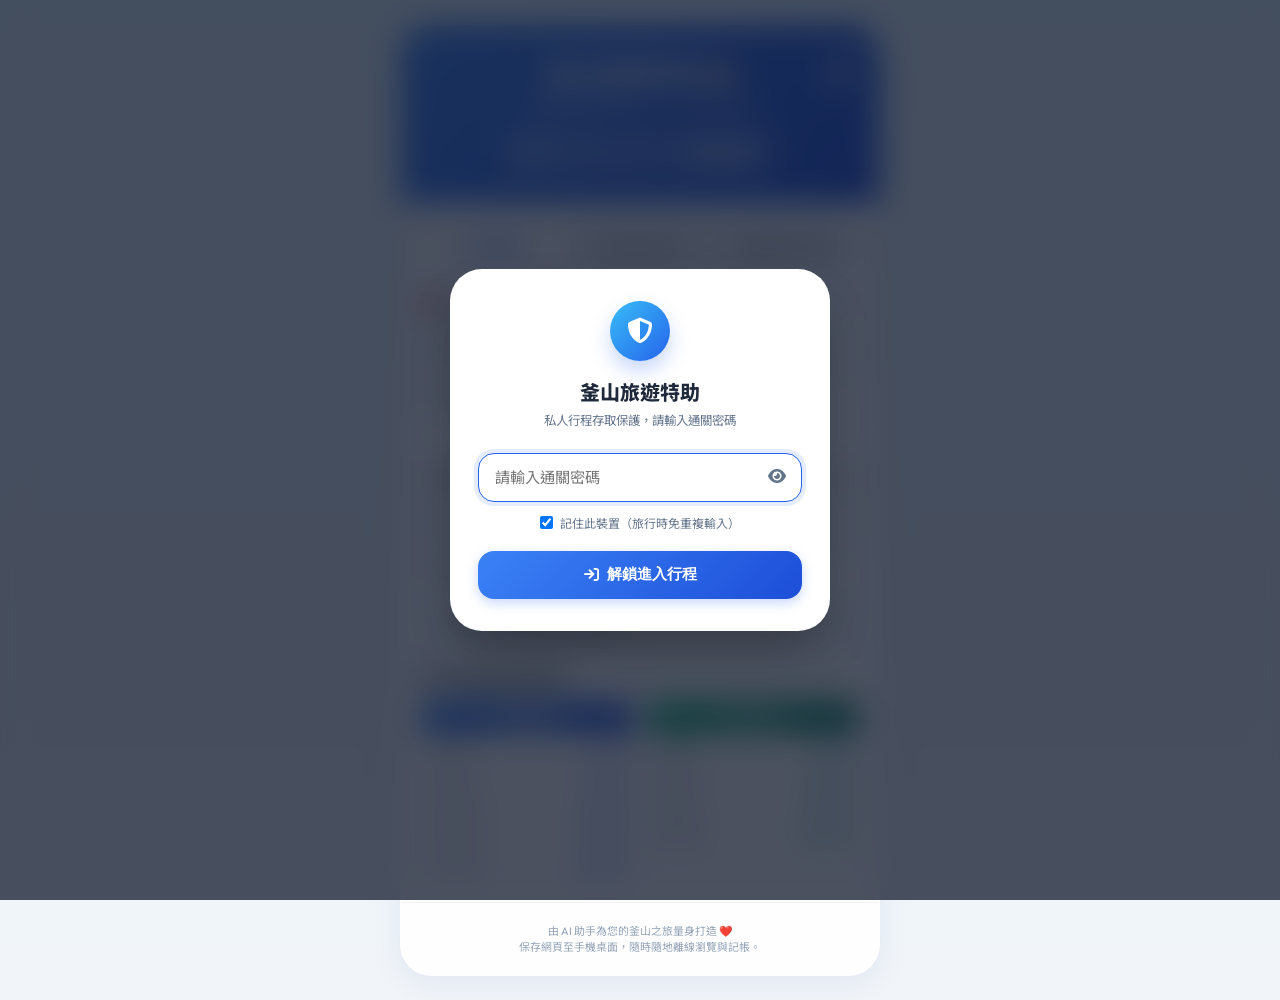
==== commit a98444d8: "feat: 0822 revised itinerary + anti-crawler & passkey auth + UX redesign + bump SW cache to v21" ====
--- a/index.html
+++ b/index.html
@@ -1,4 +1,4 @@
-﻿<!DOCTYPE html>
+<!DOCTYPE html>
 <html lang="zh-TW">
 <head>
   <meta charset="UTF-8">
@@ -8,6 +8,9 @@
   <link rel="stylesheet" href="index.css">
   <!-- FontAwesome for icons -->
   <link rel="stylesheet" href="https://cdnjs.cloudflare.com/ajax/libs/font-awesome/6.4.0/css/all.min.css">
+  <!-- Anti-Crawler Meta Tags -->
+  <meta name="robots" content="noindex, nofollow, noarchive, nosnippet, noimageindex">
+  <meta name="googlebot" content="noindex, nofollow, noarchive, nosnippet, noimageindex">
   <!-- PWA & iOS Mobile Capability -->
   <meta name="apple-mobile-web-app-capable" content="yes">
   <meta name="apple-mobile-web-app-status-bar-style" content="black-translucent">
@@ -16,12 +19,57 @@
 </head>
 <body>
 
+  <!-- ================= AUTHENTICATION PASSCODE OVERLAY ================= -->
+  <div id="auth-overlay" class="auth-overlay">
+    <div class="auth-card">
+      <div class="auth-icon-circle">
+        <i class="fa-solid fa-shield-halved"></i>
+      </div>
+      <h2 class="auth-title">釜山旅遊特助</h2>
+      <p class="auth-subtitle">私人行程存取保護，請輸入通關密碼</p>
+
+      <form id="auth-form" onsubmit="handleAuthSubmit(event)">
+        <div class="auth-input-group">
+          <input 
+            type="password" 
+            id="auth-pass-input" 
+            placeholder="請輸入通關密碼" 
+            autocomplete="current-password"
+            required
+            class="auth-input"
+          >
+          <button type="button" onclick="togglePassVisibility()" class="toggle-pass-btn" id="toggle-pass-btn" title="切換密碼可見性">
+            <i class="fa-solid fa-eye"></i>
+          </button>
+        </div>
+
+        <div id="auth-error-msg" class="auth-error-msg">密碼錯誤，請重新輸入！</div>
+
+        <div class="auth-remember-row">
+          <label class="auth-remember-label">
+            <input type="checkbox" id="auth-remember-checkbox" checked>
+            <span>記住此裝置（旅行時免重複輸入）</span>
+          </label>
+        </div>
+
+        <button type="submit" class="auth-submit-btn" id="auth-submit-btn">
+          <i class="fa-solid fa-arrow-right-to-bracket"></i> 解鎖進入行程
+        </button>
+      </form>
+    </div>
+  </div>
+
   <!-- App Container -->
   <div class="app-container">
     
     <!-- Header -->
     <header class="app-header">
-      <h1>釜山旅遊特助 🇰🇷</h1>
+      <div class="header-top-row">
+        <h1>釜山旅遊特助 🇰🇷</h1>
+        <button id="lock-app-btn" onclick="lockApp()" class="lock-app-btn" title="鎖定行程">
+          <i class="fa-solid fa-lock"></i>
+        </button>
+      </div>
       <p>您的專屬匯率換算與一日行程導航神器</p>
       
       <!-- Quick Info Rate Tag -->
@@ -39,7 +87,10 @@
         <i class="fa-solid fa-calculator"></i> 匯率換算
       </button>
       <button id="tab-itinerary" class="tab-btn" onclick="switchTab('itinerary')">
-        <i class="fa-solid fa-map-location-dot"></i> 釜山一日遊
+        <i class="fa-solid fa-map-location-dot"></i> 釜山行程
+      </button>
+      <button id="tab-guide" class="tab-btn" onclick="switchTab('guide')">
+        <i class="fa-solid fa-bag-shopping"></i> 逛街＆行前
       </button>
     </nav>
 
@@ -127,7 +178,7 @@
             <span>KRW</span>
           </div>
           <p style="font-size: 0.65rem; color: var(--text-muted); line-height: 1.4;">
-            提示：釜山南浦洞民間換錢所（如友利、映真）匯率通常優於刷卡。您可以手動輸入在當地實際換到的匯率，讓計算更精準！
+            提示：釜山民間換錢所（如西面那英、金海機場 MONEY BOX）匯率通常優於刷卡。您可以手動輸入實際換到的匯率，讓計算更精準！
           </p>
         </div>
       </details>
@@ -170,12 +221,12 @@
             <i class="fa-solid fa-calendar-days"></i> 選擇釜山行程天數 (9/11 ~ 9/16):
           </label>
           <select id="day-select-dropdown" onchange="switchDay(this.value)" class="day-select-dropdown">
-            <option value="day1">9/11 (週四) Day 1</option>
-            <option value="day2">9/12 (週五) Day 2</option>
-            <option value="day3" selected>9/13 (週六) Day 3</option>
-            <option value="day4">9/14 (週日) Day 4</option>
-            <option value="day5">9/15 (週一) Day 5</option>
-            <option value="day6">9/16 (週二) Day 6</option>
+            <option value="day1">9/11 (週五) Day 1</option>
+            <option value="day2">9/12 (週六) Day 2</option>
+            <option value="day3" selected>9/13 (週日) Day 3</option>
+            <option value="day4">9/14 (週一) Day 4</option>
+            <option value="day5">9/15 (週二) Day 5</option>
+            <option value="day6">9/16 (週三) Day 6</option>
           </select>
         </div>
       </section>
@@ -277,6 +328,67 @@
 
     </main>
 
+    <!-- ================= TAB 3: SHOPPING & PREP GUIDE ================= -->
+    <main id="content-guide" class="tab-content">
+      <div class="guide-container">
+        
+        <!-- Header Banner -->
+        <div class="guide-banner">
+          <h3><i class="fa-solid fa-shirt"></i> 釜山逛街買衣服＆行前指南</h3>
+          <p>匯整男女生必逛熱門品牌、退稅須知、換匯據點與票券重點整理！</p>
+        </div>
+
+        <!-- Section: Shopping Areas & Brands -->
+        <div id="shopping-guide-container">
+          <!-- Rendered dynamically by app.js -->
+        </div>
+
+        <!-- Section: Core Travel Prep Notes -->
+        <div class="guide-card">
+          <div class="guide-card-header">
+            <span class="guide-card-title"><i class="fa-solid fa-clipboard-check"></i> 出發前核心備忘</span>
+          </div>
+
+          <div class="prep-box">
+            <div class="prep-box-title"><i class="fa-solid fa-ticket"></i> VBP BIG 5 數位版 Pass</div>
+            <ul>
+              <li><strong>紫色景點 (2)</strong>：Club D Oasis 汗蒸幕 (4小時)、Skyline Luge 斜坡滑車 (2次)。</li>
+              <li><strong>藍色景點 (3)</strong>：甘川洞手翻書 Flipbook Studio、松島海上纜車 (來回)、海岸列車 (青沙浦➔尾浦)。</li>
+              <li>出發前先綁定 Visit Busan Pass App，進景點直接掃描手機 QR Code。</li>
+            </ul>
+          </div>
+
+          <div class="prep-box">
+            <div class="prep-box-title"><i class="fa-solid fa-money-bill-wave"></i> 換匯與現鈔推薦</div>
+            <ul>
+              <li><strong>金海機場 MONEY BOX</strong>：國際航廈 3 號出口對面輕軌站 1 樓驗票口前，匯率極佳。</li>
+              <li><strong>西面那英換錢所</strong>：西面站 7 號出口步行 2-3 分鐘（服飾雜貨店內），營業時間 09:00-20:00。</li>
+              <li>隨身預備約 ₩50,000 ~ ₩100,000 韓元現金儲值交通卡或小吃攤。</li>
+            </ul>
+          </div>
+
+          <div class="prep-box">
+            <div class="prep-box-title"><i class="fa-solid fa-receipt"></i> 退稅須知</div>
+            <ul>
+              <li>Olive Young 滿 3 萬韓元持護照現場直接退稅。</li>
+              <li>單筆消費滿 15,000 韓元以上即可退稅（上限單筆 100 萬韓元）。</li>
+            </ul>
+          </div>
+
+          <div class="prep-box">
+            <div class="prep-box-title"><i class="fa-solid fa-mobile-screen-button"></i> 必備 App</div>
+            <ul>
+              <li><strong>Catch Table</strong>：名店排隊候位抽號碼牌。</li>
+              <li><strong>Kakao T / Uber</strong>：叫計程車與車資預估。</li>
+              <li><strong>Naver Map / KakaoMap</strong>：精確地點導航與路線。</li>
+              <li><strong>Papago</strong>：韓中文即時拍照翻譯。</li>
+            </ul>
+          </div>
+        </div>
+
+      </div>
+    </main>
+
     <!-- Footer -->
     <footer class="app-footer">
       由 AI 助手為您的釜山之旅量身打造 ❤️<br>
--- a/index.css
+++ b/index.css
@@ -25,8 +25,8 @@
   --card-border: rgba(255, 255, 255, 0.6);
   --input-bg: #f8fafc;
   
-  /* System font stack */
-  --font-family: 'Outfit', 'Noto Sans TC', -apple-system, BlinkMacSystemFont, "Segoe UI", Roboto, Helvetica, Arial, sans-serif;
+  /* System font stack with emoji support */
+  --font-family: 'Outfit', 'Noto Sans TC', -apple-system, BlinkMacSystemFont, "Segoe UI", Roboto, "Segoe UI Emoji", "Apple Color Emoji", "Noto Color Emoji", sans-serif;
   
   /* Shadows & Effects */
   --shadow-sm: 0 1px 2px 0 rgba(0, 0, 0, 0.05);
@@ -107,12 +107,41 @@
   text-align: center;
   position: relative;
 }
-.app-header h1 {
+.header-top-row {
+  display: flex;
+  justify-content: center;
+  align-items: center;
+  position: relative;
+  margin-bottom: 0.25rem;
+}
+.header-top-row h1 {
   font-size: 1.6rem;
   font-weight: 800;
   letter-spacing: -0.025em;
-  margin-bottom: 0.25rem;
   text-shadow: 0 2px 4px rgba(0,0,0,0.1);
+  margin: 0;
+}
+.lock-app-btn {
+  position: absolute;
+  right: 0;
+  top: 50%;
+  transform: translateY(-50%);
+  background: rgba(255, 255, 255, 0.2);
+  border: 1px solid rgba(255, 255, 255, 0.35);
+  color: #ffffff;
+  width: 32px;
+  height: 32px;
+  border-radius: 50%;
+  cursor: pointer;
+  display: flex;
+  align-items: center;
+  justify-content: center;
+  font-size: 0.82rem;
+  transition: all var(--transition-fast);
+}
+.lock-app-btn:hover {
+  background: rgba(255, 255, 255, 0.35);
+  transform: translateY(-50%) scale(1.08);
 }
 .app-header p {
   color: rgba(255, 255, 255, 0.8);
@@ -133,73 +162,64 @@
   justify-content: center;
   gap: 0.5rem;
   color: var(--white);
-  backdrop-blur: 4px;
+  backdrop-filter: blur(4px);
 }
 .refresh-rate-btn {
   background: rgba(255, 255, 255, 0.25);
   border: 1px solid rgba(255, 255, 255, 0.4);
   color: var(--white);
-  padding: 0.2rem 0.55rem;
+  padding: 0.25rem 0.6rem;
   border-radius: var(--radius-sm);
-  font-size: 0.7rem;
-  font-weight: 700;
-  cursor: pointer;
-  display: inline-flex;
+  font-size: 0.68rem;
+  cursor: pointer;
+  transition: all var(--transition-fast);
+  display: flex;
   align-items: center;
   gap: 0.3rem;
-  transition: all var(--transition-fast);
-  margin-left: 0.4rem;
 }
 .refresh-rate-btn:hover {
-  background: rgba(255, 255, 255, 0.45);
+  background: rgba(255, 255, 255, 0.35);
+  transform: scale(1.02);
 }
 
 /* Navigation Tabs */
 .app-tabs {
   display: flex;
-  background: #f1f5f9;
+  background: #e2e8f0;
   padding: 0.35rem;
-  border-radius: var(--radius-xl);
-  margin: 1.25rem 1.25rem 0.5rem 1.25rem;
-  position: relative;
+  border-radius: var(--radius-lg);
+  margin: 1.25rem 1.25rem 0;
+  gap: 0.35rem;
 }
 .tab-btn {
   flex: 1;
   border: none;
   background: transparent;
-  padding: 0.75rem 1rem;
-  font-size: 0.9rem;
-  font-weight: 600;
-  color: var(--text-muted);
-  cursor: pointer;
-  border-radius: var(--radius-lg);
+  padding: 0.65rem 0.5rem;
+  font-size: 0.82rem;
+  font-weight: 700;
+  color: var(--text-muted);
+  border-radius: var(--radius-md);
+  cursor: pointer;
   transition: all var(--transition-normal);
   display: flex;
   align-items: center;
   justify-content: center;
-  gap: 0.5rem;
-  z-index: 2;
+  gap: 0.4rem;
 }
 .tab-btn.active {
+  background: var(--white);
   color: var(--primary-color);
-  background: var(--white);
   box-shadow: var(--shadow-sm);
 }
 
-/* Content Sections */
+/* Content Container */
 .tab-content {
   display: none;
   padding: 1.25rem;
-  flex: 1;
-  animation: fadeIn var(--transition-normal) forwards;
 }
 .tab-content.active {
   display: block;
-}
-
-@keyframes fadeIn {
-  from { opacity: 0; transform: translateY(8px); }
-  to { opacity: 1; transform: translateY(0); }
 }
 
 /* Form Styles */
@@ -213,7 +233,7 @@
   margin-bottom: 0.5rem;
 }
 .form-label {
-  font-size: 0.875rem;
+  font-size: 0.85rem;
   font-weight: 700;
   color: var(--text-main);
   display: flex;
@@ -221,200 +241,178 @@
   gap: 0.4rem;
 }
 .clear-btn {
-  background: none;
+  background: transparent;
   border: none;
   color: var(--text-light);
   font-size: 0.75rem;
   cursor: pointer;
   transition: color var(--transition-fast);
-  display: flex;
-  align-items: center;
-  gap: 0.25rem;
 }
 .clear-btn:hover {
   color: var(--accent-color);
 }
 .input-wrapper {
   position: relative;
+  display: flex;
+  align-items: center;
+}
+.input-prefix {
+  position: absolute;
+  left: 1rem;
+  font-weight: 700;
+  color: var(--text-muted);
+  pointer-events: none;
+  user-select: none;
+  font-size: 1.15rem;
+}
+.main-input {
+  width: 100%;
+  padding: 0.85rem 1rem 0.85rem 3.6rem;
+  font-size: 1.15rem;
+  font-weight: 700;
+  border: 2px solid #e2e8f0;
   border-radius: var(--radius-lg);
-  box-shadow: var(--shadow-sm);
   background: var(--input-bg);
-  border: 1px solid #e2e8f0;
+  color: var(--text-main);
+  outline: none;
   transition: all var(--transition-fast);
-  display: flex;
-  align-items: center;
-}
-.input-wrapper:focus-within {
+  font-family: inherit;
+}
+#twd-input {
+  padding-left: 3.8rem;
+}
+#krw-input {
+  padding-left: 2.8rem;
+}
+.main-input:focus {
   border-color: var(--primary-color);
   background: var(--white);
   box-shadow: 0 0 0 3px rgba(37, 99, 235, 0.15);
 }
-.input-prefix {
-  padding-left: 1rem;
-  font-weight: 700;
-  color: var(--text-muted);
-  font-size: 1.1rem;
-  user-select: none;
-}
-.main-input {
-  width: 100%;
-  border: none;
-  background: transparent;
-  padding: 1rem 1rem 1rem 0.5rem;
-  font-size: 1.25rem;
-  font-weight: 700;
-  color: var(--text-main);
-  outline: none;
-}
-.main-input::placeholder {
-  color: var(--text-light);
-  font-weight: 400;
-}
 
 /* Quick Add Buttons */
 .quick-btns {
-  display: grid;
-  grid-template-cols: repeat(4, 1fr);
+  display: flex;
   gap: 0.4rem;
   margin-top: 0.5rem;
+  flex-wrap: wrap;
 }
 .quick-btn {
   background: #f1f5f9;
-  border: none;
-  padding: 0.5rem 0.25rem;
-  font-size: 0.75rem;
+  border: 1px solid #e2e8f0;
+  padding: 0.3rem 0.6rem;
+  font-size: 0.72rem;
   font-weight: 600;
-  color: var(--text-main);
-  border-radius: var(--radius-md);
+  color: var(--text-muted);
+  border-radius: var(--radius-sm);
   cursor: pointer;
   transition: all var(--transition-fast);
 }
 .quick-btn:hover {
   background: #e2e8f0;
-}
-.quick-btn:active {
-  transform: scale(0.95);
-}
-
-/* Exchange Rate Config */
+  color: var(--text-main);
+  transform: translateY(-1px);
+}
+
+/* Advanced Rate Setter Dropdown */
 .details-dropdown {
-  border-top: 1px solid #f1f5f9;
-  padding-top: 1rem;
-  margin-top: 1.25rem;
+  margin: 1.25rem 0;
+  background: #f8fafc;
+  border: 1px solid #e2e8f0;
+  border-radius: var(--radius-lg);
+  overflow: hidden;
 }
 .details-summary {
+  padding: 0.75rem 1rem;
+  font-size: 0.75rem;
+  font-weight: 700;
+  color: var(--text-muted);
+  cursor: pointer;
   display: flex;
   justify-content: space-between;
   align-items: center;
-  font-size: 0.75rem;
-  font-weight: 700;
-  color: var(--text-muted);
-  cursor: pointer;
   user-select: none;
-  list-style: none;
-}
-.details-summary::-webkit-details-marker {
-  display: none;
-}
-.details-summary i {
-  transition: transform var(--transition-normal);
-}
-details[open] .details-summary i {
-  transform: rotate(180deg);
+}
+.details-summary:hover {
+  background: #f1f5f9;
 }
 .details-content {
-  margin-top: 0.75rem;
-  background: #f8fafc;
-  padding: 1rem;
-  border-radius: var(--radius-lg);
-  border: 1px solid #e2e8f0;
+  padding: 0.75rem 1rem 1rem;
+  border-top: 1px solid #e2e8f0;
 }
 .rate-setter {
   display: flex;
   align-items: center;
   gap: 0.5rem;
+  font-size: 0.85rem;
+  font-weight: 700;
   margin-bottom: 0.5rem;
-  font-size: 0.8rem;
-  font-weight: 600;
-  color: var(--text-muted);
 }
 .rate-setter input {
   width: 90px;
   padding: 0.35rem 0.5rem;
-  border: 1px solid #e2e8f0;
+  border: 1px solid #cbd5e1;
   border-radius: var(--radius-sm);
   font-weight: 700;
   text-align: center;
-  outline: none;
-  color: var(--text-main);
-}
-.rate-setter input:focus {
-  border-color: var(--primary-color);
+  font-size: 0.9rem;
 }
 
 /* Reference Tables */
 .ref-tables-section {
-  border-top: 1px solid #f1f5f9;
-  padding-top: 1rem;
-  margin-top: 1.25rem;
+  margin-top: 1.5rem;
 }
 .ref-section-title {
-  font-size: 0.75rem;
-  font-weight: 800;
-  color: var(--text-muted);
-  letter-spacing: 0.05em;
-  text-transform: uppercase;
+  font-size: 0.85rem;
+  font-weight: 800;
+  color: var(--text-main);
   margin-bottom: 0.75rem;
   display: flex;
   align-items: center;
-  gap: 0.3rem;
+  gap: 0.4rem;
 }
 .ref-tables-grid {
   display: grid;
-  grid-template-cols: 1fr 1fr;
+  grid-template-columns: 1fr 1fr;
   gap: 0.75rem;
 }
 .ref-table-box {
-  background: #f8fafc;
-  border-radius: var(--radius-lg);
+  background: var(--white);
+  border: 1px solid #e2e8f0;
+  border-radius: var(--radius-md);
   overflow: hidden;
-  border: 1px solid #e2e8f0;
+  box-shadow: var(--shadow-sm);
 }
 .ref-table-header {
-  font-size: 0.7rem;
+  padding: 0.5rem;
+  font-size: 0.72rem;
   font-weight: 800;
   text-align: center;
-  padding: 0.4rem;
+  color: var(--white);
 }
 .ref-table-header.twd-krw {
-  background: #eff6ff;
-  color: #1e40af;
+  background: var(--primary-gradient);
 }
 .ref-table-header.krw-twd {
-  background: #ecfdf5;
-  color: #065f46;
+  background: var(--success-gradient);
 }
 .ref-table {
   width: 100%;
   border-collapse: collapse;
-  font-size: 0.75rem;
 }
 .ref-table tr {
   border-bottom: 1px solid #f1f5f9;
-  transition: background-color var(--transition-fast);
-}
-.ref-table tr:hover {
-  background-color: #f1f5f9;
 }
 .ref-table tr:last-child {
   border-bottom: none;
 }
 .ref-table td {
-  padding: 0.45rem 0.6rem;
+  padding: 0.4rem 0.5rem;
+  font-size: 0.68rem;
+  font-weight: 600;
 }
 .ref-table td.val-col {
-  font-weight: 500;
-  color: var(--text-main);
+  color: var(--text-muted);
 }
 .ref-table td.res-col {
   text-align: right;
@@ -427,177 +425,233 @@
   color: var(--secondary-color);
 }
 
-/* footer */
-.app-footer {
-  text-align: center;
-  padding: 1rem;
+/* ================= ITINERARY PLANNER STYLES ================= */
+.day-selector-panel {
+  background: var(--white);
+  border: 1px solid #e2e8f0;
+  border-radius: var(--radius-lg);
+  padding: 0.75rem 1rem;
+  margin-bottom: 1.15rem;
+  box-shadow: var(--shadow-sm);
+}
+.day-selector-header {
+  display: flex;
+  flex-direction: column;
+  gap: 0.4rem;
+}
+.day-selector-label {
+  font-size: 0.75rem;
+  font-weight: 700;
+  color: var(--text-muted);
+  display: flex;
+  align-items: center;
+  gap: 0.35rem;
+}
+.day-select-dropdown {
+  width: 100%;
+  padding: 0.6rem 0.85rem;
+  font-size: 0.95rem;
+  font-weight: 800;
+  color: var(--primary-color);
   background: #f8fafc;
-  border-top: 1px solid #f1f5f9;
+  border: 1.5px solid #cbd5e1;
+  border-radius: var(--radius-md);
+  outline: none;
+  cursor: pointer;
+  transition: all var(--transition-fast);
+}
+.day-select-dropdown:focus {
+  border-color: var(--primary-color);
+  box-shadow: 0 0 0 3px rgba(37, 99, 235, 0.15);
+  background: var(--white);
+}
+
+/* ================= HOTEL CARD (EXACT ORIGINAL UX TEMPLATE) ================= */
+.hotel-card {
+  background: #eff6ff;
+  border: 1px solid #bfdbfe;
+  border-radius: var(--radius-xl);
+  padding: 0.9rem 1.1rem;
+  margin-bottom: 1.15rem;
+  box-shadow: var(--shadow-sm);
+}
+
+.hotel-card-title {
+  display: flex;
+  justify-content: space-between;
+  align-items: center;
+  font-size: 0.88rem;
+  font-weight: 800;
+  color: #1e3a8a;
+  margin-bottom: 0.4rem;
+}
+
+.hotel-card-tag {
+  font-size: 0.68rem;
+  font-weight: 500;
+  color: #64748b;
+  opacity: 0.9;
+}
+
+.hotel-card-body {
+  display: flex;
+  flex-direction: column;
+  gap: 0.5rem;
+}
+
+.hotel-card-note {
+  font-size: 0.72rem;
+  color: #334155;
+  line-height: 1.45;
+}
+
+.hotel-addr-box {
+  background: #ffffff;
+  border: 1px solid #e2e8f0;
+  border-radius: 0.75rem;
+  padding: 0.45rem 0.65rem;
+  display: flex;
+  align-items: center;
+  justify-content: space-between;
+  gap: 0.5rem;
+  box-shadow: 0 1px 2px rgba(0, 0, 0, 0.03);
+}
+
+.hotel-addr-text {
+  font-size: 0.75rem;
+  font-weight: 700;
+  color: #1d4ed8;
+  white-space: nowrap;
+  overflow: hidden;
+  text-overflow: ellipsis;
+  display: flex;
+  align-items: center;
+  gap: 0.35rem;
+}
+
+.hotel-btn-group {
+  display: flex;
+  align-items: center;
+  gap: 0.4rem;
+  flex-shrink: 0;
+}
+
+.hotel-copy-pill {
+  background: #f0fdf4;
+  border: 1px solid #86efac;
+  color: #166534;
+  font-size: 0.65rem;
+  font-weight: 700;
+  padding: 0.2rem 0.45rem;
+  border-radius: 6px;
+  cursor: pointer;
+  display: flex;
+  align-items: center;
+  gap: 0.25rem;
+  transition: all var(--transition-fast);
+}
+
+.hotel-copy-pill:hover {
+  background: #dcfce7;
+}
+
+.hotel-link-blue {
   font-size: 0.7rem;
-  color: var(--text-muted);
-  line-height: 1.4;
-}
-
-/* ======================================================== */
-/* ITINERARY STYLES                                         */
-/* ======================================================== */
-
-/* Current Progress Panel */
+  font-weight: 700;
+  color: #2563eb;
+  text-decoration: none;
+  padding: 0.1rem 0.2rem;
+  transition: opacity var(--transition-fast);
+}
+
+.hotel-link-blue:hover {
+  text-decoration: underline;
+  color: #1d4ed8;
+}
+
+/* Schedule Status Dashboard (Solid Royal Blue gradient matching right mockup) */
 .current-panel {
-  background: var(--primary-gradient);
-  color: var(--white);
-  padding: 1.25rem;
+  background: linear-gradient(135deg, #3b82f6 0%, #1d4ed8 100%);
+  color: #ffffff;
   border-radius: var(--radius-xl);
-  margin-bottom: 1.5rem;
+  padding: 1.25rem 1.25rem 1.15rem;
+  box-shadow: 0 10px 25px -5px rgba(37, 99, 235, 0.35);
+  margin-bottom: 1.25rem;
+  border: none;
   position: relative;
-  box-shadow: var(--shadow-md);
   overflow: hidden;
 }
-.current-panel::before {
-  content: '';
-  position: absolute;
-  top: -50%;
-  right: -20%;
-  width: 150px;
-  height: 150px;
-  background: rgba(255, 255, 255, 0.08);
-  border-radius: 50%;
-  pointer-events: none;
-}
+
 .current-tag {
   font-size: 0.65rem;
-  font-weight: 800;
-  text-transform: uppercase;
-  background: rgba(255, 255, 255, 0.2);
-  padding: 0.25rem 0.5rem;
+  font-weight: 700;
+  color: #ffffff;
+  background: rgba(255, 255, 255, 0.22);
+  backdrop-filter: blur(4px);
+  -webkit-backdrop-filter: blur(4px);
+  padding: 0.2rem 0.6rem;
   border-radius: 20px;
+  display: inline-flex;
+  align-items: center;
+  gap: 0.35rem;
+  margin-bottom: 0.5rem;
+  letter-spacing: 0.02em;
+}
+
+.current-tag .pulse-badge {
+  background-color: #ffffff;
+}
+
+.current-tag .pulse-badge::after {
+  background-color: #ffffff;
+}
+
+.current-title {
+  font-size: 1.05rem;
+  font-weight: 800;
+  color: #ffffff;
+  margin-bottom: 0.35rem;
+  line-height: 1.35;
+  text-shadow: 0 1px 2px rgba(0, 0, 0, 0.15);
+}
+
+.current-remaining-badge {
+  font-size: 0.72rem;
+  background: rgba(255, 255, 255, 0.25);
+  padding: 0.15rem 0.45rem;
+  border-radius: 6px;
+  font-weight: 700;
+  color: #ffffff;
+  white-space: nowrap;
   display: inline-block;
-  margin-bottom: 0.5rem;
-  letter-spacing: 0.05em;
-}
-.current-title {
-  font-size: 1.15rem;
-  font-weight: 700;
-  margin-bottom: 0.25rem;
-}
+  vertical-align: middle;
+  margin-left: 0.35rem;
+}
+
 .current-next {
   font-size: 0.75rem;
-  color: rgba(255, 255, 255, 0.75);
-  margin-bottom: 0.75rem;
-}
+  color: rgba(255, 255, 255, 0.85);
+  margin-bottom: 0.85rem;
+  font-weight: 500;
+}
+
 .progress-bar-container {
   height: 6px;
-  background: rgba(255, 255, 255, 0.2);
+  background: rgba(255, 255, 255, 0.25);
   border-radius: 10px;
   overflow: hidden;
 }
+
 .progress-bar-fill {
   height: 100%;
   background: #38bdf8;
   width: 0%;
   border-radius: 10px;
   transition: width 0.5s ease-out;
-}
-
-/* Day Selector Panel & Dropdown */
-.day-selector-panel {
-  background: var(--white);
-  border: 2px solid var(--primary-color);
-  border-radius: var(--radius-lg);
-  padding: 0.75rem 1rem;
-  margin-bottom: 1rem;
-  box-shadow: 0 4px 12px rgba(37, 99, 235, 0.1);
-}
-.day-selector-header {
-  display: flex;
-  flex-direction: column;
-  gap: 0.4rem;
-}
-.day-selector-label {
-  font-size: 0.8rem;
-  font-weight: 700;
-  color: var(--primary-color);
-  display: flex;
-  align-items: center;
-  gap: 0.35rem;
-}
-.day-select-dropdown {
-  width: 100%;
-  padding: 0.5rem 0.75rem;
-  font-size: 0.85rem;
-  font-weight: 700;
-  color: var(--text-main);
-  background: #f0f9ff;
-  border: 1.5px solid #0284c7;
-  border-radius: var(--radius-md);
-  outline: none;
-  cursor: pointer;
-  appearance: auto;
-}
-
-/* Hotel Accommodation Card */
-.hotel-card {
-  background: linear-gradient(135deg, #eff6ff 0%, #dbeafe 100%);
-  border: 1px solid #bfdbfe;
-  border-radius: var(--radius-lg);
-  padding: 0.75rem 1rem;
-  margin-bottom: 1.25rem;
-  color: #1e3a8a;
-  box-shadow: var(--shadow-sm);
-}
-.hotel-card-title {
-  font-size: 0.85rem;
-  font-weight: 700;
-  margin-bottom: 0.35rem;
-  display: flex;
-  align-items: center;
-  justify-content: space-between;
-}
-.hotel-card-body {
-  font-size: 0.72rem;
-  line-height: 1.4;
-}
-.hotel-addr-box {
-  display: flex;
-  align-items: center;
-  justify-content: space-between;
-  background: rgba(255, 255, 255, 0.75);
-  padding: 0.35rem 0.6rem;
-  border-radius: var(--radius-sm);
-  margin-top: 0.35rem;
-  gap: 0.5rem;
-}
-
-/* Total 6-Day Budget Details */
-.total-budget-details {
-  background: var(--white);
-  border: 1px solid #cbd5e1;
-  border-radius: var(--radius-lg);
-  margin-top: 1rem;
-  overflow: hidden;
-}
-.total-budget-summary {
-  padding: 0.65rem 1rem;
-  font-size: 0.8rem;
-  font-weight: 700;
-  color: var(--text-main);
-  cursor: pointer;
-  display: flex;
-  justify-content: space-between;
-  align-items: center;
-  user-select: none;
-  list-style: none;
-  background: #f8fafc;
-}
-.total-budget-summary::-webkit-details-marker {
-  display: none;
-}
-.total-budget-content {
-  padding: 0.75rem 1rem 1rem 1rem;
-  border-top: 1px dashed #cbd5e1;
-}
-
-/* Time Simulation Bar */
+  box-shadow: 0 0 8px rgba(56, 189, 248, 0.6);
+}
+
+/* Time Simulation */
 .sim-controls {
   background: #f8fafc;
   border: 1px solid #e2e8f0;
@@ -612,26 +666,28 @@
   margin-bottom: 0.5rem;
 }
 .sim-title {
-  font-size: 0.75rem;
-  font-weight: 700;
-  color: var(--text-main);
-  display: flex;
-  align-items: center;
-  gap: 0.25rem;
+  font-size: 0.72rem;
+  font-weight: 700;
+  color: var(--text-muted);
+  display: flex;
+  align-items: center;
+  gap: 0.35rem;
 }
 .sim-toggle {
-  font-size: 0.7rem;
-  font-weight: 700;
+  background: transparent;
+  border: 1px solid #cbd5e1;
+  padding: 0.2rem 0.5rem;
+  border-radius: var(--radius-sm);
+  font-size: 0.65rem;
+  font-weight: 700;
+  color: var(--text-muted);
+  cursor: pointer;
+  transition: all var(--transition-fast);
+}
+.sim-toggle.active {
+  background: var(--primary-color);
   color: var(--white);
-  background: var(--text-muted);
-  border: none;
-  padding: 0.25rem 0.5rem;
-  border-radius: var(--radius-sm);
-  cursor: pointer;
-  transition: all var(--transition-fast);
-}
-.sim-toggle.active {
-  background: var(--secondary-color);
+  border-color: var(--primary-color);
 }
 .sim-slider-row {
   display: flex;
@@ -640,12 +696,11 @@
 }
 .sim-slider {
   flex: 1;
+  -webkit-appearance: none;
   height: 6px;
+  border-radius: 5px;
   background: #cbd5e1;
-  border-radius: 10px;
   outline: none;
-  -webkit-appearance: none;
-  cursor: pointer;
 }
 .sim-slider::-webkit-slider-thumb {
   -webkit-appearance: none;
@@ -736,10 +791,6 @@
 }
 .event-card.completed .timeline-dot {
   background: var(--secondary-color);
-  content: '✓';
-  display: flex;
-  align-items: center;
-  justify-content: center;
 }
 
 /* Event Info Layout */
@@ -750,50 +801,123 @@
   margin-bottom: 0.5rem;
 }
 .event-time {
-  font-size: 0.75rem;
-  font-weight: 700;
-  color: var(--text-muted);
-  background: #f1f5f9;
-  padding: 0.15rem 0.4rem;
+  font-size: 0.72rem;
+  font-weight: 800;
+  color: var(--primary-color);
+  background: #eff6ff;
+  padding: 0.2rem 0.5rem;
   border-radius: var(--radius-sm);
 }
-.event-card.active .event-time {
-  background: rgba(37, 99, 235, 0.1);
-  color: var(--primary-color);
-}
 .event-complete-checkbox {
-  cursor: pointer;
-  width: 16px;
-  height: 16px;
-  border-radius: 4px;
+  width: 18px;
+  height: 18px;
+  cursor: pointer;
   accent-color: var(--secondary-color);
 }
-
 .event-title {
   font-size: 0.95rem;
-  font-weight: 700;
+  font-weight: 800;
   color: var(--text-main);
-  margin-bottom: 0.5rem;
-  display: flex;
-  align-items: center;
-  gap: 0.35rem;
-}
-
+  margin-bottom: 0.35rem;
+  line-height: 1.35;
+}
 .event-meta {
-  font-size: 0.75rem;
+  font-size: 0.72rem;
   color: var(--text-muted);
   margin-bottom: 0.75rem;
   line-height: 1.4;
 }
 
-/* Collapsible Special Note Alert inside Timeline Event */
+/* Address & Map Links */
+.event-address {
+  background: #f0fdf4;
+  border: 1px solid #dcfce7;
+  border-radius: var(--radius-lg);
+  padding: 0.75rem 0.85rem;
+  margin-bottom: 0.75rem;
+  display: flex;
+  flex-direction: column;
+  align-items: flex-start;
+  gap: 0.45rem;
+}
+
+.event-address-line {
+  font-size: 0.72rem;
+  color: #166534;
+  line-height: 1.4;
+  word-break: break-word;
+}
+
+.event-address-line strong {
+  color: #166534;
+  font-weight: 700;
+  margin-right: 0.25rem;
+}
+
+.address-text {
+  font-size: 0.72rem;
+  font-weight: 600;
+  color: #15803d;
+}
+
+.event-address-multi {
+  flex-direction: column;
+  align-items: flex-start;
+  gap: 0.45rem;
+}
+.addr-option-label {
+  font-size: 0.68rem;
+  font-weight: 800;
+  color: #166534;
+}
+.addr-option-row {
+  width: 100%;
+  display: flex;
+  flex-direction: column;
+  align-items: flex-start;
+  gap: 0.4rem;
+}
+.addr-btn-row {
+  display: flex;
+  align-items: center;
+  gap: 0.4rem;
+  flex-wrap: wrap;
+}
+.addr-or-divider {
+  text-align: center;
+  font-size: 0.65rem;
+  font-weight: 700;
+  color: #94a3b8;
+  margin: 0.25rem 0;
+}
+
+.copy-addr-btn {
+  background: #ffffff;
+  border: 1px solid #86efac;
+  color: #166534;
+  font-size: 0.68rem;
+  font-weight: 700;
+  padding: 0.22rem 0.55rem;
+  border-radius: 6px;
+  cursor: pointer;
+  display: inline-flex;
+  align-items: center;
+  gap: 0.3rem;
+  transition: all var(--transition-fast);
+  box-shadow: 0 1px 2px rgba(0, 0, 0, 0.03);
+}
+
+.copy-addr-btn:hover {
+  background: #dcfce7;
+  border-color: #4ade80;
+}
+
+/* Event Note Accordion (Warm soft cream yellow container matching right mockup) */
 .event-note-details {
   background: #fffbeb;
-  border-left: 3px solid #f59e0b;
-  border-radius: 0 var(--radius-md) var(--radius-md) 0;
+  border: 1px solid #fde68a;
+  border-radius: var(--radius-lg);
   margin-bottom: 0.75rem;
-  font-size: 0.7rem;
-  color: #78350f;
   overflow: hidden;
   transition: all var(--transition-fast);
 }
@@ -802,34 +926,41 @@
   display: flex;
   justify-content: space-between;
   align-items: center;
-  padding: 0.45rem 0.75rem;
-  font-weight: 700;
+  padding: 0.55rem 0.85rem;
   cursor: pointer;
   user-select: none;
   list-style: none;
-}
+  outline: none;
+}
+
 .event-note-summary::-webkit-details-marker {
   display: none;
 }
 
 .event-note-summary-title {
+  font-size: 0.75rem;
+  font-weight: 800;
+  color: #92400e;
   display: flex;
   align-items: center;
   gap: 0.35rem;
-  color: #92400e;
 }
 
 .event-note-toggle-tag {
+  background: #fef08a;
+  color: #854d0e;
   font-size: 0.65rem;
   font-weight: 700;
-  color: #d97706;
-  background: #fef3c7;
-  padding: 0.15rem 0.45rem;
+  padding: 0.15rem 0.5rem;
   border-radius: 12px;
-  display: inline-flex;
+  display: flex;
   align-items: center;
   gap: 0.25rem;
-  transition: all 0.2s ease;
+  transition: all var(--transition-fast);
+}
+
+.event-note-details[open] .event-note-toggle-tag {
+  background: #fde68a;
 }
 
 .event-note-details[open] .event-note-toggle-tag i {
@@ -837,131 +968,82 @@
 }
 
 .event-note-content {
-  padding: 0.5rem 0.75rem 0.6rem 0.75rem;
-  border-top: 1px dashed #fde68a;
+  padding: 0.55rem 0.85rem 0.75rem;
+  border-top: 1px solid #fef08a;
+  font-size: 0.72rem;
+  color: #78350f;
   line-height: 1.45;
-  color: #78350f;
-  background: #fffdf5;
-}
-
-/* Korean Address Block */
-.event-address {
-  background: #f0fdf4;
-  border-left: 3px solid #16a34a;
-  padding: 0.5rem 0.75rem;
-  border-radius: 0 var(--radius-md) var(--radius-md) 0;
-  font-size: 0.7rem;
-  color: #14532d;
+}
+
+.event-actions {
+  display: flex;
+  gap: 0.45rem;
   margin-bottom: 0.75rem;
-  display: flex;
-  justify-content: space-between;
-  align-items: center;
-  gap: 0.5rem;
   flex-wrap: wrap;
 }
-.address-text {
-  font-family: monospace, sans-serif;
-  font-weight: 600;
-  word-break: break-all;
-}
-.copy-addr-btn {
-  font-size: 0.65rem;
-  font-weight: 700;
-  color: #15803d;
-  background: #dcfce7;
-  border: 1px solid #86efac;
-  padding: 0.2rem 0.45rem;
-  border-radius: var(--radius-sm);
-  cursor: pointer;
-  white-space: nowrap;
-  transition: all var(--transition-fast);
-}
-.copy-addr-btn:hover {
-  background: #16a34a;
-  color: var(--white);
-}
-
-/* Map Action Buttons */
-.event-actions {
-  display: flex;
-  gap: 0.5rem;
-  margin-bottom: 0.5rem;
-}
+
 .action-link {
   font-size: 0.7rem;
-  font-weight: 600;
+  font-weight: 700;
+  color: #2563eb;
+  background: #eff6ff;
+  border: 1px solid #bfdbfe;
+  padding: 0.25rem 0.65rem;
+  border-radius: var(--radius-sm);
   text-decoration: none;
-  color: var(--primary-color);
-  background: #eff6ff;
-  padding: 0.35rem 0.6rem;
-  border-radius: var(--radius-sm);
   display: inline-flex;
   align-items: center;
-  gap: 0.25rem;
+  gap: 0.35rem;
   transition: all var(--transition-fast);
 }
+
 .action-link:hover {
-  background: var(--primary-color);
-  color: var(--white);
-}
-
-/* Expense Card inside Timeline Item */
-.expense-widget {
+  background: #dbeafe;
+  transform: translateY(-1px);
+}
+
+/* Event Expense Tracker Box */
+.event-expense-box {
   background: #f8fafc;
   border: 1px dashed #cbd5e1;
   border-radius: var(--radius-md);
   padding: 0.6rem 0.75rem;
-  margin-top: 0.5rem;
-  display: flex;
-  flex-direction: column;
-  gap: 0.4rem;
-}
-.expense-row {
+  margin-top: 0.6rem;
+}
+.expense-row-top {
   display: flex;
   justify-content: space-between;
   align-items: center;
-  font-size: 0.75rem;
+  margin-bottom: 0.35rem;
 }
 .expense-label {
-  color: var(--text-muted);
-  font-weight: 500;
-  display: flex;
-  align-items: center;
-  gap: 0.2;
-}
-.expense-value {
-  font-weight: 700;
-  color: var(--text-main);
-}
-.expense-input-group {
-  display: flex;
-  align-items: center;
-  background: var(--white);
+  font-size: 0.68rem;
+  font-weight: 700;
+  color: var(--text-muted);
+}
+.expense-preset-val {
+  font-size: 0.68rem;
+  font-weight: 700;
+  color: var(--primary-color);
+}
+.expense-input-row {
+  display: flex;
+  align-items: center;
+  gap: 0.5rem;
+}
+.expense-input {
+  flex: 1;
+  padding: 0.35rem 0.5rem;
+  font-size: 0.78rem;
+  font-weight: 700;
   border: 1px solid #cbd5e1;
   border-radius: var(--radius-sm);
-  padding: 0.15rem 0.4rem;
-  width: 120px;
-}
-.expense-symbol {
-  font-size: 0.7rem;
-  font-weight: 700;
-  color: var(--text-muted);
-  margin-right: 0.2rem;
-}
-.expense-input {
-  width: 100%;
-  border: none;
-  background: transparent;
+  background: var(--white);
+  color: var(--text-main);
   outline: none;
-  font-size: 0.75rem;
-  font-weight: 700;
-  text-align: right;
-  color: var(--text-main);
-}
-.expense-input::-webkit-inner-spin-button,
-.expense-input::-webkit-outer-spin-button {
-  -webkit-appearance: none;
-  margin: 0;
+}
+.expense-input:focus {
+  border-color: var(--secondary-color);
 }
 .expense-converted {
   font-size: 0.65rem;
@@ -971,7 +1053,7 @@
   margin-top: -0.2rem;
 }
 
-/* Budget Aggregator Card (Floating/Sticky Summary) */
+/* Budget Aggregator Card */
 .budget-summary-card {
   background: var(--white);
   border: 1px solid #cbd5e1;
@@ -992,7 +1074,7 @@
 }
 .budget-grid {
   display: grid;
-  grid-template-cols: 1fr 1fr;
+  grid-template-columns: 1fr 1fr;
   gap: 1rem;
   margin-bottom: 0.75rem;
 }
@@ -1035,6 +1117,408 @@
   text-align: center;
   border-top: 1px solid #f1f5f9;
   padding-top: 0.5rem;
+}
+
+/* 6-Day Total Budget Collapsible */
+.total-budget-details {
+  margin-top: 1rem;
+  background: #f8fafc;
+  border: 1px solid #e2e8f0;
+  border-radius: var(--radius-lg);
+  overflow: hidden;
+}
+.total-budget-summary {
+  padding: 0.75rem 1rem;
+  font-size: 0.75rem;
+  font-weight: 700;
+  color: var(--text-muted);
+  cursor: pointer;
+  display: flex;
+  justify-content: space-between;
+  align-items: center;
+  user-select: none;
+}
+.total-budget-content {
+  padding: 1rem;
+  border-top: 1px solid #e2e8f0;
+  background: var(--white);
+}
+
+/* ================= GUIDE TAB STYLING ================= */
+.guide-container {
+  display: flex;
+  flex-direction: column;
+  gap: 1.25rem;
+  padding: 0.25rem 0;
+}
+
+.guide-banner {
+  background: linear-gradient(135deg, #4f46e5 0%, #7c3aed 100%);
+  color: #ffffff;
+  padding: 1rem 1.25rem;
+  border-radius: var(--radius-xl);
+  box-shadow: var(--shadow-md);
+  margin-bottom: 0.5rem;
+}
+
+.guide-banner h3 {
+  font-size: 1rem;
+  font-weight: 800;
+  margin-bottom: 0.25rem;
+  display: flex;
+  align-items: center;
+  gap: 0.5rem;
+}
+
+.guide-banner p {
+  font-size: 0.72rem;
+  opacity: 0.9;
+  line-height: 1.4;
+}
+
+.guide-card {
+  background: var(--white);
+  border: 1px solid #e2e8f0;
+  border-radius: var(--radius-xl);
+  padding: 1.15rem;
+  box-shadow: var(--shadow-sm);
+  transition: all var(--transition-normal);
+}
+
+.guide-card:hover {
+  box-shadow: var(--shadow-md);
+  border-color: #cbd5e1;
+}
+
+.guide-card-header {
+  display: flex;
+  justify-content: space-between;
+  align-items: flex-start;
+  margin-bottom: 0.6rem;
+  gap: 0.5rem;
+}
+
+.guide-card-title {
+  font-size: 0.92rem;
+  font-weight: 800;
+  color: var(--text-main);
+  display: flex;
+  align-items: center;
+  gap: 0.35rem;
+}
+
+.guide-card-badge {
+  font-size: 0.65rem;
+  font-weight: 700;
+  background: #fdf2f8;
+  color: #db2777;
+  padding: 0.2rem 0.55rem;
+  border-radius: 20px;
+  border: 1px solid #fbcfe8;
+  white-space: nowrap;
+}
+
+.guide-card-desc {
+  font-size: 0.72rem;
+  color: var(--text-muted);
+  line-height: 1.4;
+  margin-bottom: 0.85rem;
+}
+
+.gender-section {
+  margin-top: 0.75rem;
+}
+
+.gender-title {
+  font-size: 0.78rem;
+  font-weight: 800;
+  color: var(--text-main);
+  margin-bottom: 0.45rem;
+  display: flex;
+  align-items: center;
+  gap: 0.35rem;
+}
+
+.gender-title.female {
+  color: #e11d48;
+}
+
+.gender-title.male {
+  color: #2563eb;
+}
+
+.brand-list {
+  display: flex;
+  flex-direction: column;
+  gap: 0.45rem;
+}
+
+.brand-item {
+  background: #f8fafc;
+  border: 1px solid #f1f5f9;
+  border-radius: var(--radius-md);
+  padding: 0.6rem 0.75rem;
+}
+
+.brand-header {
+  display: flex;
+  justify-content: space-between;
+  align-items: center;
+  margin-bottom: 0.2rem;
+}
+
+.brand-name {
+  font-size: 0.78rem;
+  font-weight: 700;
+  color: var(--text-main);
+}
+
+.brand-tag {
+  font-size: 0.6rem;
+  font-weight: 600;
+  background: #e0f2fe;
+  color: #0284c7;
+  padding: 0.1rem 0.4rem;
+  border-radius: 6px;
+}
+
+.brand-desc {
+  font-size: 0.68rem;
+  color: var(--text-muted);
+  line-height: 1.35;
+}
+
+/* Prep Notes Card */
+.prep-box {
+  background: #f0fdf4;
+  border: 1px solid #bbf7d0;
+  border-radius: var(--radius-lg);
+  padding: 0.85rem 1rem;
+  margin-bottom: 0.75rem;
+}
+
+.prep-box-title {
+  font-size: 0.82rem;
+  font-weight: 800;
+  color: #166534;
+  margin-bottom: 0.4rem;
+  display: flex;
+  align-items: center;
+  gap: 0.35rem;
+}
+
+.prep-box ul {
+  list-style: none;
+  display: flex;
+  flex-direction: column;
+  gap: 0.35rem;
+}
+
+.prep-box li {
+  font-size: 0.7rem;
+  color: #15803d;
+  line-height: 1.4;
+  position: relative;
+  padding-left: 1rem;
+}
+
+.prep-box li::before {
+  content: '✓';
+  position: absolute;
+  left: 0;
+  font-weight: 800;
+  color: #16a34a;
+}
+
+/* ================= AUTHENTICATION PASSCODE OVERLAY ================= */
+.auth-overlay {
+  position: fixed;
+  top: 0;
+  left: 0;
+  width: 100vw;
+  height: 100vh;
+  background: rgba(15, 23, 42, 0.75);
+  backdrop-filter: blur(16px);
+  -webkit-backdrop-filter: blur(16px);
+  z-index: 99999;
+  display: flex;
+  align-items: center;
+  justify-content: center;
+  padding: 1.5rem;
+  opacity: 1;
+  visibility: visible;
+  transition: opacity 0.3s ease, visibility 0.3s ease;
+}
+
+.auth-overlay.hidden {
+  opacity: 0;
+  visibility: hidden;
+  pointer-events: none;
+}
+
+.auth-card {
+  width: 100%;
+  max-width: 380px;
+  background: #ffffff;
+  border-radius: var(--radius-2xl);
+  padding: 2rem 1.75rem;
+  box-shadow: 0 25px 50px -12px rgba(0, 0, 0, 0.3);
+  text-align: center;
+  position: relative;
+  animation: authCardIn 0.35s cubic-bezier(0.16, 1, 0.3, 1);
+}
+
+@keyframes authCardIn {
+  from {
+    transform: scale(0.9) translateY(20px);
+    opacity: 0;
+  }
+  to {
+    transform: scale(1) translateY(0);
+    opacity: 1;
+  }
+}
+
+.auth-icon-circle {
+  width: 60px;
+  height: 60px;
+  margin: 0 auto 1rem;
+  border-radius: 50%;
+  background: linear-gradient(135deg, #38bdf8 0%, #2563eb 100%);
+  display: flex;
+  align-items: center;
+  justify-content: center;
+  color: #ffffff;
+  font-size: 1.6rem;
+  box-shadow: 0 10px 20px rgba(37, 99, 235, 0.25);
+}
+
+.auth-title {
+  font-size: 1.25rem;
+  font-weight: 800;
+  color: var(--text-main);
+  margin-bottom: 0.35rem;
+}
+
+.auth-subtitle {
+  font-size: 0.78rem;
+  color: var(--text-muted);
+  margin-bottom: 1.5rem;
+  line-height: 1.4;
+}
+
+.auth-input-group {
+  position: relative;
+  display: flex;
+  align-items: center;
+  margin-bottom: 0.75rem;
+}
+
+.auth-input {
+  width: 100%;
+  padding: 0.85rem 2.75rem 0.85rem 1rem;
+  border: 1.5px solid #cbd5e1;
+  border-radius: var(--radius-lg);
+  font-size: 0.95rem;
+  background: #f8fafc;
+  color: var(--text-main);
+  outline: none;
+  transition: all var(--transition-fast);
+  font-family: inherit;
+}
+
+.auth-input:focus {
+  border-color: var(--primary-color);
+  background: #ffffff;
+  box-shadow: 0 0 0 4px rgba(37, 99, 235, 0.12);
+}
+
+.toggle-pass-btn {
+  position: absolute;
+  right: 0.75rem;
+  background: none;
+  border: none;
+  color: var(--text-muted);
+  font-size: 1rem;
+  cursor: pointer;
+  padding: 0.25rem;
+}
+
+.toggle-pass-btn:hover {
+  color: var(--text-main);
+}
+
+.auth-error-msg {
+  color: #e11d48;
+  font-size: 0.75rem;
+  font-weight: 700;
+  margin-bottom: 0.75rem;
+  display: none;
+}
+
+.auth-error-msg.show {
+  display: block;
+  animation: shake 0.35s ease;
+}
+
+@keyframes shake {
+  0%, 100% { transform: translateX(0); }
+  20%, 60% { transform: translateX(-6px); }
+  40%, 80% { transform: translateX(6px); }
+}
+
+.auth-remember-row {
+  display: flex;
+  align-items: center;
+  justify-content: center;
+  margin-bottom: 1.25rem;
+}
+
+.auth-remember-label {
+  display: flex;
+  align-items: center;
+  gap: 0.45rem;
+  font-size: 0.75rem;
+  color: var(--text-muted);
+  cursor: pointer;
+  user-select: none;
+}
+
+.auth-submit-btn {
+  width: 100%;
+  padding: 0.85rem;
+  background: var(--primary-gradient);
+  color: #ffffff;
+  border: none;
+  border-radius: var(--radius-lg);
+  font-size: 0.95rem;
+  font-weight: 700;
+  cursor: pointer;
+  box-shadow: 0 4px 12px rgba(37, 99, 235, 0.25);
+  transition: all var(--transition-fast);
+  display: flex;
+  align-items: center;
+  justify-content: center;
+  gap: 0.5rem;
+}
+
+.auth-submit-btn:hover {
+  transform: translateY(-1px);
+  box-shadow: 0 6px 16px rgba(37, 99, 235, 0.35);
+}
+
+.auth-submit-btn:active {
+  transform: translateY(0);
+}
+
+/* Footer */
+.app-footer {
+  text-align: center;
+  padding: 1.25rem;
+  font-size: 0.68rem;
+  color: var(--text-light);
+  border-top: 1px solid #f1f5f9;
+  line-height: 1.5;
 }
 
 /* Micro-animations */
